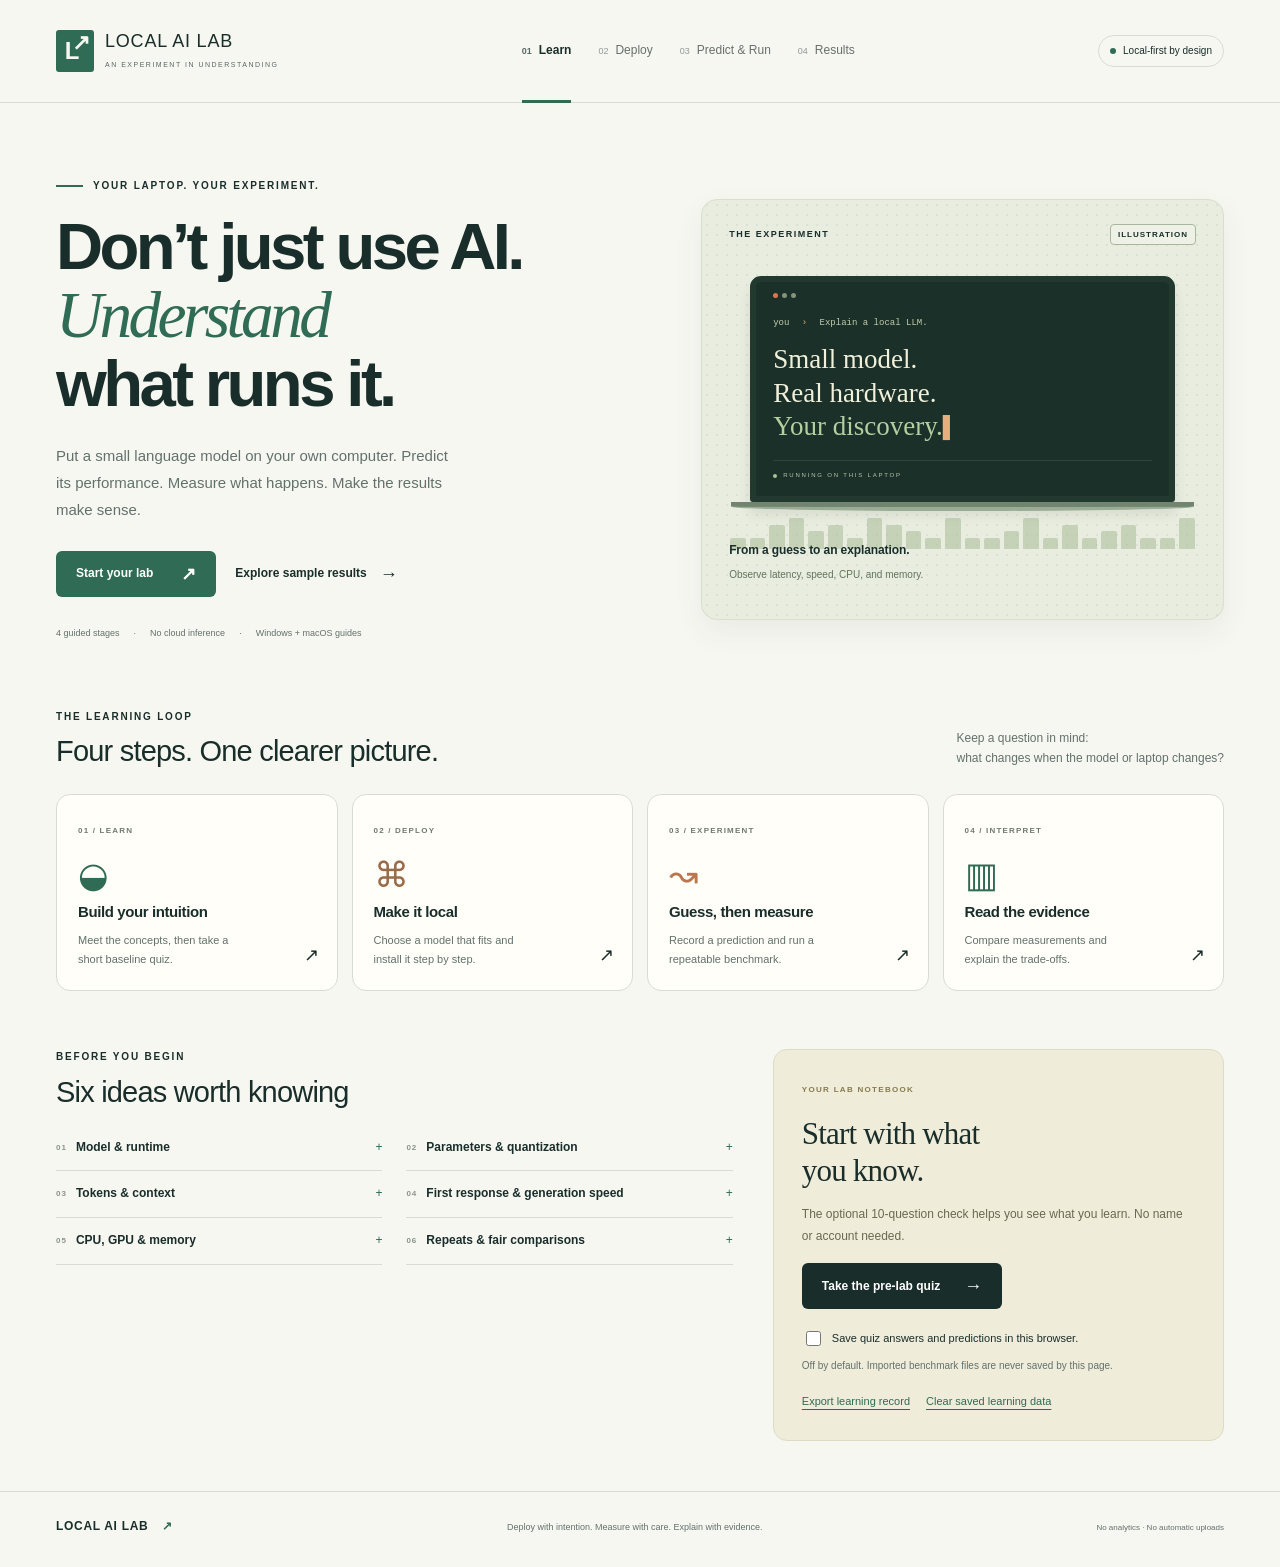
==== portal/index.html @ f3861dd8 "Scope model budget to selected lab model" ====
<!doctype html>
<html lang="en">
<head>
  <meta charset="utf-8">
  <meta name="viewport" content="width=device-width, initial-scale=1">
  <meta name="description" content="A local-first learning lab for deploying, measuring, and understanding a small language model on your laptop.">
  <meta http-equiv="Content-Security-Policy" content="default-src 'self'; script-src 'self'; style-src 'self'; img-src 'self' data:; connect-src 'self'; object-src 'none'; base-uri 'none'; form-action 'none'">
  <title>Local AI Lab · Understand what you run</title>
  <link rel="stylesheet" href="style.css">
  <script src="data.js" defer></script>
  <script src="app.js" defer></script>
</head>
<body>
  <a class="skip-link" href="#main">Skip to content</a>
  <header class="site-header">
    <a class="brand" href="#learn" aria-label="Local AI Lab home"><span class="brand-mark" aria-hidden="true">L<span>↗</span></span><span>LOCAL AI <b>LAB</b><small>AN EXPERIMENT IN UNDERSTANDING</small></span></a>
    <nav class="main-nav" aria-label="Lab sections">
      <a href="#learn" data-view="learn" aria-current="page"><span>01</span> Learn</a>
      <a href="#deploy" data-view="deploy"><span>02</span> Deploy</a>
      <a href="#predict" data-view="predict"><span>03</span> Predict &amp; Run</a>
      <a href="#results" data-view="results"><span>04</span> Results</a>
    </nav>
    <span class="local-pill"><i aria-hidden="true"></i> Local-first by design</span>
  </header>

  <main id="main" tabindex="-1">
    <section id="view-learn" class="view" aria-labelledby="learn-title">
      <div class="hero">
        <div class="hero-copy">
          <p class="eyebrow"><span class="line"></span> YOUR LAPTOP. YOUR EXPERIMENT.</p>
          <h1 id="learn-title">Don’t just use AI.<br><em>Understand</em><br>what runs it.</h1>
          <p class="hero-description">Put a small language model on your own computer. Predict its performance. Measure what happens. Make the results make sense.</p>
          <div class="button-row"><a href="#deploy" class="button primary">Start your lab <span aria-hidden="true">↗</span></a><button id="hero-example" class="button text-button">Explore sample results <span aria-hidden="true">→</span></button></div>
          <div class="hero-details"><span>4 guided stages</span><span>No cloud inference</span><span>Windows + macOS guides</span></div>
        </div>
        <div class="experiment-card" aria-label="Illustration of a local experiment, not live measurements">
          <div class="experiment-top"><span class="tiny-caps">THE EXPERIMENT</span><span class="example-tag">ILLUSTRATION</span></div>
          <div class="laptop-illustration" aria-hidden="true"><div class="laptop-screen"><div class="terminal-dots"><i></i><i></i><i></i></div><div class="terminal-line">you <span>›</span> Explain a local LLM.</div><div class="terminal-reply">Small model.<br>Real hardware.<br><span>Your discovery.</span><b>▌</b></div><div class="terminal-status"><i></i> RUNNING ON THIS LAPTOP</div></div><div class="laptop-base"></div></div>
          <div class="signal-bars" aria-hidden="true"><i></i><i></i><i></i><i></i><i></i><i></i><i></i><i></i><i></i><i></i><i></i><i></i><i></i><i></i><i></i><i></i><i></i><i></i><i></i><i></i><i></i><i></i><i></i><i></i></div>
          <div class="experiment-bottom"><strong>From a guess to an explanation.</strong><span>Observe latency, speed, CPU, and memory.</span></div>
        </div>
      </div>

      <div class="section-heading"><div><p class="eyebrow">THE LEARNING LOOP</p><h2>Four steps. One clearer picture.</h2></div><p>Keep a question in mind:<br>what changes when the model or laptop changes?</p></div>
      <div class="journey-grid">
        <a class="journey-card" href="#learn"><span class="step-number">01 / LEARN</span><span class="journey-icon" aria-hidden="true">◒</span><h3>Build your intuition</h3><p>Meet the concepts, then take a short baseline quiz.</p><span class="card-arrow" aria-hidden="true">↗</span></a>
        <a class="journey-card" href="#deploy"><span class="step-number">02 / DEPLOY</span><span class="journey-icon" aria-hidden="true">⌘</span><h3>Make it local</h3><p>Choose a model that fits and install it step by step.</p><span class="card-arrow" aria-hidden="true">↗</span></a>
        <a class="journey-card" href="#predict"><span class="step-number">03 / EXPERIMENT</span><span class="journey-icon" aria-hidden="true">↝</span><h3>Guess, then measure</h3><p>Record a prediction and run a repeatable benchmark.</p><span class="card-arrow" aria-hidden="true">↗</span></a>
        <a class="journey-card" href="#results"><span class="step-number">04 / INTERPRET</span><span class="journey-icon" aria-hidden="true">▥</span><h3>Read the evidence</h3><p>Compare measurements and explain the trade-offs.</p><span class="card-arrow" aria-hidden="true">↗</span></a>
      </div>

      <div class="learn-bottom">
        <section class="concept-panel" aria-labelledby="concept-title"><p class="eyebrow">BEFORE YOU BEGIN</p><h2 id="concept-title">Six ideas worth knowing</h2><div class="concept-grid">
          <details><summary><span>01</span> Model &amp; runtime</summary><p>A model is a set of learned parameters. A runtime, such as Ollama, loads those weights and generates output. A download alone is not a running service.</p></details>
          <details><summary><span>02</span> Parameters &amp; quantization</summary><p>“1.5B” means about 1.5 billion parameters. Quantization stores weights using fewer bits. It can reduce memory and disk needs, with a possible quality trade-off. File size alone does not predict total runtime memory.</p></details>
          <details><summary><span>03</span> Tokens &amp; context</summary><p>Tokens are chunks of text, not always words. Context includes the input and the tokens being generated. More context can require more memory and prompt-processing time.</p></details>
          <details><summary><span>04</span> First response &amp; generation speed</summary><p>Our TTFT proxy is the client-observed wait from request start to the first non-empty response text, not a verified token boundary. TPS describes output generation after prompt processing. A model can start slowly yet produce tokens quickly afterward.</p></details>
          <details><summary><span>05</span> CPU, GPU &amp; memory</summary><p>CPU measures processor activity. A GPU may do much of the inference, so low CPU does not imply a broken model. Our RSS measurement excludes separate GPU memory and is not total system memory.</p></details>
          <details><summary><span>06</span> Repeats &amp; fair comparisons</summary><p>A warm-up separates loading from steady-state runs. Repeat the same prompts with the same model, settings, and context. Background applications, heat, caching, and power mode can all change the results.</p></details>
        </div></section>
        <aside class="notebook"><span class="notebook-label">YOUR LAB NOTEBOOK</span><h2>Start with what<br>you know.</h2><p>The optional 10-question check helps you see what you learn. No name or account needed.</p><button class="button dark" id="start-pre">Take the pre-lab quiz <span aria-hidden="true">→</span></button><div id="quiz-history" class="quiz-history"></div><label class="checkline"><input type="checkbox" id="remember-learning"> <span>Save quiz answers and predictions in this browser.</span></label><small>Off by default. Imported benchmark files are never saved by this page.</small><div class="notebook-actions"><button id="export-learning" class="link-button">Export learning record</button><button id="clear-learning" class="link-button">Clear saved learning data</button></div></aside>
      </div>
      <section id="quiz-section" class="panel quiz-panel" hidden aria-labelledby="quiz-title"><div class="section-heading"><div><p class="eyebrow">10 QUESTIONS · NO TIME LIMIT</p><h2 id="quiz-title" tabindex="-1">Pre-lab knowledge check</h2></div><button id="close-quiz" class="button secondary">Close quiz</button></div><p>Choose one answer for each question. Answer feedback appears after you submit. This is a learning exercise, not a validated research instrument.</p><form id="quiz-form"></form><div id="quiz-feedback" role="status"></div></section>
    </section>

    <section id="view-deploy" class="view" hidden aria-labelledby="deploy-title">
      <div class="page-intro"><p class="eyebrow">02 / DEPLOY</p><h1 id="deploy-title">A small model.<br><em>A real local setup.</em></h1><p>Follow these steps on the computer where you want to run the model. You will use two browser tabs: this public guide and a private Lab Helper started from your downloaded project.</p></div>
      <div class="notice"><span aria-hidden="true">↳</span><div><strong>Just exploring?</strong> You can use Learn, the quizzes, and sample Results here without installing anything.<br><strong>Running a real experiment?</strong> Complete steps 1–7 below. This public page cannot run commands or connect to your local model; the Lab Helper will do the checks on your computer.</div></div>
      <div class="deploy-layout"><div>
        <div class="platform-switch" role="group" aria-label="Installation platform"><button class="active" data-platform="macos" aria-pressed="true">macOS</button><button data-platform="windows" aria-pressed="false">Windows</button></div>
        <ol class="deploy-steps">
          <li><span class="deploy-number">1</span><div><h2>Install and open Ollama; check Python</h2><p>Install Ollama from its official site and leave the app running. You also need Python 3.11 or newer. In a terminal, run <code id="python-check-command">python3 --version</code> to check. Use a normal user account and make sure you have room for Ollama, one model, and the project environment.</p><p id="platform-requirements"></p><p><a href="https://ollama.com/download" target="_blank" rel="noopener noreferrer">Download Ollama ↗</a> · <a id="runtime-docs" href="https://docs.ollama.com/macos" target="_blank" rel="noopener noreferrer">Official platform instructions ↗</a></p><p id="runtime-instructions" class="fine-print"></p><div class="callout">If installation requires administrator access or disabling a security feature, stop and use your device’s approved process. Do not bypass its protections.</div></div></li>
          <li><span class="deploy-number">2</span><div><h2>Download the project and open its folder</h2><p>Download the <a href="https://github.com/aryawuyitong/local-llm-telemetry-dashboard/archive/refs/heads/main.zip" target="_blank" rel="noopener noreferrer">ZIP of the main branch ↗</a> and extract it. You may rename the extracted folder <code>local-ai-lab</code>. For example, <code>Desktop/i2ai/project/local-ai-lab</code> is fine. Open that folder in VS Code, then choose <strong>Terminal → New Terminal</strong>. The folder should contain <code>agent/</code> and <code>portal/</code>. If it does not, open the inner project folder.</p><p class="fine-print">Already downloaded it? Keep your existing folder and continue with step 3. You do not need to download it again.</p></div></li>
          <li><span class="deploy-number">3</span><div><h2>Prepare the Lab Helper</h2><p>In the VS Code terminal, run the commands below from the project folder. <code>cd agent</code> moves you into the folder containing <code>requirements.txt</code>. The remaining commands create a private Python environment and install the one listed dependency.</p><div class="code-box"><div class="code-label"><span id="shell-label">MACOS TERMINAL · START IN PROJECT FOLDER</span><button class="copy-button" data-copy="bootstrap-command">Copy commands</button></div><pre id="bootstrap-command"></pre></div><p class="fine-print">If your terminal already shows <code>agent</code> as the current folder, skip <code>cd agent</code>. Dependency installation needs internet access; it does not download a model.</p></div></li>
          <li><span class="deploy-number">4</span><div><h2>Start the private Lab Helper</h2><p>In the same terminal, run the command below. It starts with the example chat model <code>qwen2.5:1.5b</code>, even before that model is downloaded. Keep this terminal open. Your browser should open the local helper automatically; otherwise, open the private URL printed in the terminal. It starts with <code>http://127.0.0.1</code> and includes a session token. Do not share that URL.</p><div class="code-box"><div class="code-label"><span>RUN IN AGENT/</span><button class="copy-button" data-copy="helper-command">Copy command</button></div><pre id="helper-command"></pre></div><p>The public page you are reading remains open in a separate tab. It will not automatically connect to the helper.</p></div></li>
          <li><span class="deploy-number">5</span><div><h2>Check your laptop and download a model</h2><p>In the <strong>local helper</strong>, choose <strong>Check hardware</strong>, select a goal, and review its model recommendation and budget check. If it recommends <code>qwen2.5:1.5b</code> and you accept its size and license, run <code>ollama pull qwen2.5:1.5b</code> in another terminal. If it recommends a different model, follow the exact command shown by the helper and restart the helper with that model set as <code>AGENT_MODEL</code> to enable chat.</p><p class="fine-print">The 10 GiB project cap counts the chosen model plus this lab, Python and Ollama—not unrelated models you already had. Actual free disk and current RAM still matter. If <code>ollama</code> is not recognized, follow the helper’s platform-specific command for your installed app. Leave Ollama and the helper running.</p><label class="checkline"><input id="setup-check" type="checkbox"><span>I downloaded an approved model and got one local reply in the helper.</span></label></div></li>
          <li><span class="deploy-number">6</span><div><h2>Predict, then run the experiment</h2><p>Record your expected tokens per second and peak memory before the test. Use <strong>Predict &amp; Run</strong> in the local helper to run the fixed benchmark. You can record the same prediction on this public site for comparison.</p><a class="button primary" href="#predict">Record a prediction here <span aria-hidden="true">→</span></a></div></li>
          <li><span class="deploy-number">7</span><div><h2>Bring your results back</h2><p>In the local helper’s <strong>Results</strong> view, download the anonymous session JSON. Return to this public site, open <strong>Results</strong>, and choose <strong>Import JSON</strong>. The file is read in your browser; this site does not upload it to a server.</p><a class="button secondary" href="#results">Open Results here <span aria-hidden="true">→</span></a></div></li>
        </ol>
      </div><aside class="sidebar-card"><p class="eyebrow">THE FIVE HELPER TOOLS</p><h2>Ask a question.<br>Get grounded help.</h2><dl><dt>Check hardware</dt><dd>Inspect available resources.</dd><dt>Check install</dt><dd>Find the next setup step.</dd><dt>Recommend model</dt><dd>Choose a small model that fits.</dd><dt>Run benchmark</dt><dd>Measure the standard tasks.</dd><dt>Read logs</dt><dd>Explain a known error safely.</dd></dl><div class="sidebar-note"><strong>Before sharing an error</strong><p>Remove personal paths, names, prompts, passwords, and tokens. Benchmark exports use a device alias; never put your real name in it.</p></div></aside></div>
    </section>

    <section id="view-predict" class="view" hidden aria-labelledby="predict-title">
      <div class="page-intro"><p class="eyebrow">03 / PREDICT &amp; RUN</p><h1 id="predict-title">Make a guess.<br><em>Then ask the hardware.</em></h1><p>A prediction gives your measurements something to teach you. Record it before running the standard prompts.</p></div>
      <div class="prediction-layout"><section class="panel"><p class="eyebrow">YOUR HYPOTHESIS</p><h2>What do you expect?</h2><form id="prediction-form"><label for="prediction-tps">Generation speed <span>tokens / second</span></label><input id="prediction-tps" type="number" min="0" max="1000000" step="any" inputmode="decimal" placeholder="e.g. 20" required><label for="prediction-ram">Peak process memory <span>GiB</span></label><input id="prediction-ram" type="number" min="0" max="1048576" step="any" inputmode="decimal" placeholder="e.g. 3" required><label for="prediction-reason">Why this prediction? <span>optional · stays in this tab</span></label><textarea id="prediction-reason" rows="3" maxlength="600" placeholder="Think about model size, quantization, hardware, and context."></textarea><button class="button primary" type="submit">Record prediction <span aria-hidden="true">↗</span></button></form><p id="prediction-status" role="status" class="status-message"></p><div id="prediction-summary" hidden></div></section>
      <section class="protocol-panel"><p class="eyebrow">THE EXPERIMENT PROTOCOL</p><h2>Change one thing.<br>Keep the rest steady.</h2><ol class="protocol-list"><li><b>01</b><div><strong>Set the conditions</strong><p>Plug in, close heavy applications, note power mode, and keep the model, quantization, runtime version, and context fixed.</p></div></li><li><b>02</b><div><strong>Warm up, then repeat</strong><p>One warm-up request is excluded. Run the fixed short, medium, and long prompts three times each, at temperature 0, with a 128-token output cap.</p></div></li><li><b>03</b><div><strong>Export the evidence</strong><p>Use the helper’s JSON export. Preserve unavailable metrics as null; a failed measurement is not a zero.</p></div></li><li><b>04</b><div><strong>Bring it back here</strong><p>Import the JSON into Results. The public portal never calls your local helper. You control the file transfer.</p></div></li></ol><div class="bridge"><span>LOCAL HELPER</span><span aria-hidden="true">→</span><strong>session.json</strong><span aria-hidden="true">→</span><span>THIS PORTAL</span></div><p class="fine-print">If the runtime can reuse prompt prefixes, unique tags do not guarantee a cold cache. Compare the recorded cache policy and quality flags alongside the numbers.</p><a class="button dark" href="#results">Open Results <span aria-hidden="true">→</span></a></section></div>
      <div class="reflection-strip"><span aria-hidden="true">?</span><div><h3>Keep an explanation ready.</h3><p>If your TPS is lower than expected, what evidence would distinguish a larger model, CPU-only inference, memory pressure, and a background workload?</p></div></div>
    </section>

    <section id="view-results" class="view" hidden aria-labelledby="results-title">
      <div class="page-intro results-intro"><div><p class="eyebrow">04 / RESULTS</p><h1 id="results-title">Let the numbers<br><em>start a conversation.</em></h1><p>Import, compare, and interpret. Nothing you import is uploaded or persisted by this page.</p></div><button id="start-post" class="button secondary">Take the post-lab quiz <span aria-hidden="true">↗</span></button></div>
      <section class="import-panel" aria-label="Import benchmark results"><div><span class="import-icon" aria-hidden="true">↥</span><div><h2>Bring your experiment here</h2><p>One JSON session per file · select multiple files · up to 5 MiB each</p><small>Schema 1.0 · local-llm-lab/1 · up to 30 sessions. Review the alias and metadata before sharing files elsewhere.</small></div></div><div class="button-row"><button id="import-json" class="button primary">Import JSON <span aria-hidden="true">＋</span></button><input id="session-files" type="file" accept=".json,application/json" aria-label="Choose benchmark JSON files" tabindex="-1" multiple><button class="button secondary" id="load-examples">Try synthetic examples</button></div></section>
      <div id="import-messages" class="import-messages" role="status" aria-live="polite"></div>
      <div id="synthetic-banner" class="notice synthetic-notice" hidden><strong>SYNTHETIC DATA</strong><span>Invented values for learning and interface demonstration. They are not real hardware measurements and must not be used as project evidence.</span></div>
      <div class="results-toolbar"><div class="filters"><label>Device<select id="filter-device"><option value="">All devices</option></select></label><label>Model<select id="filter-model"><option value="">All models</option></select></label><label>Prompt<select id="filter-prompt"><option value="">All prompts</option></select></label><label>Data<select id="filter-kind"><option value="">All data</option><option value="measured">Measured only</option><option value="synthetic">Synthetic only</option></select></label></div><button class="link-button" id="clear-results" disabled>Clear imported results</button></div>
      <div id="empty-results" class="empty-state"><div class="empty-bars" aria-hidden="true"><i></i><i></i><i></i><i></i></div><h2>Your next discovery starts here.</h2><p>Import a helper export, or explore clearly labeled synthetic examples to learn how to read the charts.</p></div>
      <div id="results-content" hidden><div id="run-counts" class="run-counts"></div><p id="comparison-caution" class="fine-print"></p><div id="metric-cards" class="metric-grid"></div><div class="chart-heading"><h2>Compare sessions</h2><p>Median per session and selected prompts · whiskers show min–max · missing metrics stay missing</p></div><div id="charts" class="charts-grid"></div><section id="prediction-comparison" class="panel" hidden></section><section class="panel session-panel"><div class="section-heading"><div><p class="eyebrow">EXPERIMENT RECORD</p><h2>Conditions behind the numbers</h2></div></div><div id="session-list"></div></section><section class="panel"><h2>Run-level evidence</h2><p class="fine-print">Failed runs are excluded from metric summaries. Partial runs contribute only the available measurements. Expand session records to inspect source methods and quality flags.</p><div class="table-wrap"><table><caption class="sr-only">Imported benchmark runs matching the filters</caption><thead><tr><th scope="col">Device / prompt</th><th scope="col">Status</th><th scope="col">TTFT proxy (ms)</th><th scope="col">TPS</th><th scope="col">CPU (%)</th><th scope="col">RSS (MiB)</th></tr></thead><tbody id="runs-table"></tbody></table></div></section></div>
      <div class="limitations-grid"><article><h3>CPU is one piece of the picture.</h3><p>CPU is normalized by logical core count. Low CPU with fast generation can indicate GPU offload. This lab does not measure GPU utilization.</p></article><article><h3>Memory has a boundary.</h3><p>RSS is sampled process memory, not model file size, a theoretical minimum, total system use, or dedicated GPU memory. Shared pages can be counted twice across processes.</p></article><article><h3>A median is not a verdict.</h3><p>Compare matching settings, prompt, model digest, and runtime. Timing, caching, thermal state, and power mode can vary. A faster response says nothing by itself about answer quality.</p></article></div>
    </section>
  </main>
  <footer class="site-footer"><a class="footer-brand" href="#learn">LOCAL AI LAB <span>↗</span></a><p>Deploy with intention. Measure with care. Explain with evidence.</p><span>No analytics · No automatic uploads</span></footer>
  <div id="toast" class="toast" role="status" aria-live="polite" hidden></div>
</body>
</html>
---- portal/style.css ----
@charset "UTF-8";
:root{--paper:#f7f7f1;--ink:#192e2b;--muted:#62716c;--green:#2f6b55;--mint:#e5eee4;--border:#d8ddd3;--orange:#df754c;--white:#fffef8;--yellow:#ebe5c7;--radius:14px}
*{box-sizing:border-box}html{scroll-behavior:smooth;scroll-padding-top:110px}body{margin:0;background:var(--paper);color:var(--ink);font-family:Arial,Helvetica,sans-serif;font-size:15px;line-height:1.65}button,input,select,textarea{font:inherit}button,a,input,select,textarea{touch-action:manipulation}button,a{ -webkit-tap-highlight-color:transparent}button{cursor:pointer}button:disabled{cursor:default;opacity:.5}a{color:var(--green);text-underline-offset:4px}button:focus-visible,a:focus-visible,input:focus-visible,textarea:focus-visible,select:focus-visible,summary:focus-visible{outline:3px solid var(--orange);outline-offset:4px}h1,h2,h3,p{margin-top:0}h1{font-size:clamp(44px,5.1vw,75px);line-height:1.04;letter-spacing:-3.6px;font-weight:600;margin-bottom:24px}h1 em{font-family:Georgia,'Times New Roman',serif;color:var(--green);font-weight:400}h2{font-size:29px;line-height:1.18;letter-spacing:-.8px;font-weight:500;margin-bottom:15px}h3{font-size:19px;line-height:1.3;letter-spacing:-.4px}p{margin-bottom:16px}small,.fine-print{font-size:12px;line-height:1.7;color:var(--muted)}code,pre{font-family:ui-monospace,SFMono-Regular,Consolas,monospace}code{font-size:.9em;background:#edf0e7;border-radius:4px;padding:2px 5px}pre{white-space:pre-wrap;word-break:break-word}fieldset{min-width:0}[hidden]{display:none!important}.sr-only{position:absolute;width:1px;height:1px;padding:0;margin:-1px;overflow:hidden;clip:rect(0,0,0,0);white-space:nowrap;border:0}.skip-link{position:fixed;left:14px;top:-90px;padding:10px 16px;background:var(--ink);color:white;z-index:100}.skip-link:focus{top:8px}.site-header{height:103px;display:flex;align-items:center;justify-content:space-between;gap:24px;max-width:1472px;margin:auto;padding:0 56px;border-bottom:1px solid var(--border)}.brand{display:flex;align-items:center;gap:11px;color:var(--ink);text-decoration:none;white-space:nowrap;font-size:18px;letter-spacing:.8px;line-height:1.2}.brand small{display:block;font-size:7px;letter-spacing:1.5px;margin-top:7px;color:#5a6762}.brand b{font-weight:400}.brand-mark{display:flex;align-items:center;justify-content:center;position:relative;background:var(--green);width:38px;height:42px;font-weight:bold;font-size:24px;color:var(--paper);border-radius:3px;letter-spacing:-2px;padding-right:8px}.brand-mark span{font-size:22px;position:absolute;right:6px;top:0}.main-nav{display:flex;align-self:stretch;gap:27px}.main-nav a{display:flex;align-items:center;gap:7px;position:relative;color:#67716c;text-decoration:none;font-size:12px;white-space:nowrap}.main-nav a span{font-size:9px;opacity:.7}.main-nav a[aria-current]{color:var(--ink);font-weight:bold}.main-nav a[aria-current]::after{content:"";height:3px;background:var(--green);position:absolute;bottom:-1px;left:0;right:0}.local-pill{font-size:10px;display:inline-flex;align-items:center;gap:7px;white-space:nowrap;border:1px solid var(--border);padding:7px 11px;border-radius:30px}.local-pill i,.terminal-status i{width:6px;height:6px;background:var(--green);border-radius:50%;display:inline-block}main{max-width:1360px;margin:0 auto;padding:0 56px;outline:none;min-height:70vh}.hero{display:grid;grid-template-columns:1.1fr 1fr;gap:70px;align-items:center;padding:75px 0 68px}.eyebrow{font-size:10px;font-weight:bold;letter-spacing:1.8px;display:flex;align-items:center;gap:10px;margin-bottom:20px;line-height:1.5}.line{width:27px;height:2px;background:var(--green)}.hero-description{max-width:405px;color:var(--muted);font-size:15px;line-height:1.8;margin-bottom:28px}.button-row{display:flex;gap:13px;align-items:center;flex-wrap:wrap}.button{display:inline-flex;align-items:center;justify-content:center;gap:28px;padding:13px 19px;border-radius:6px;border:1px solid transparent;text-decoration:none;font-weight:600;line-height:1.4;font-size:12px;min-height:44px;transition:background .15s,transform .15s}.button:hover{transform:translateY(-1px)}.button span{font-size:18px;line-height:1}.primary{background:var(--green);color:white}.primary:hover{background:#22513f}.secondary{background:transparent;border-color:var(--border);color:var(--ink)}.secondary:hover{background:var(--mint)}.dark{background:var(--ink);color:white}.text-button{background:transparent;color:var(--ink);gap:13px;padding-left:5px;padding-right:5px}.text-button:hover{color:var(--green)}.hero-details{display:flex;gap:14px;margin-top:29px;color:var(--muted);font-size:9px;flex-wrap:wrap}.hero-details span+span:before{content:"·";padding-right:14px}.experiment-card{background:#e8eddf;border:1px solid #d9dfcd;border-radius:16px;position:relative;overflow:hidden;padding:24px 27px 23px;min-height:421px;box-shadow:0 12px 30px #223d2310;background-image:radial-gradient(#50684e15 .8px,transparent .8px);background-size:10px 10px}.experiment-top{display:flex;justify-content:space-between;align-items:center}.tiny-caps{font-size:9px;font-weight:bold;letter-spacing:1.5px}.example-tag,.kind-badge{display:inline-block;font-size:8px;letter-spacing:1px;font-weight:bold;border:1px solid #aab79f;border-radius:4px;padding:3px 7px;background:#edf1e6;white-space:nowrap}.laptop-illustration{width:91%;margin:31px auto 0;position:relative;z-index:1}.laptop-screen{border:6px solid #22392f;border-radius:11px 11px 3px 3px;background:#1a3028;box-shadow:0 12px 13px #12251b18;color:#f0f0db;padding:11px 17px 15px;min-height:225px}.terminal-dots{display:flex;gap:4px;margin-bottom:18px}.terminal-dots i{width:5px;height:5px;background:#85927d;border-radius:50%}.terminal-dots i:first-child{background:var(--orange)}.terminal-line{font-family:ui-monospace,monospace;font-size:9px;color:#c4ccac}.terminal-line span{color:#dcab7e;padding:0 7px}.terminal-reply{font-family:Georgia,serif;font-size:27px;line-height:1.25;margin-top:12px}.terminal-reply span{color:#b4cfa0}.terminal-reply b{font-family:monospace;font-size:24px;color:#e9ad7f;font-weight:normal}.terminal-status{border-top:1px solid #ffffff18;padding-top:10px;margin-top:16px;font-size:6px;letter-spacing:1.8px;display:flex;align-items:center;gap:6px;color:#bdc7b1}.terminal-status i{background:#a5c792;width:4px;height:4px}.laptop-base{height:9px;background:#708470;border-bottom:4px solid #9aac94;border-radius:0 0 60% 60%;margin:0 -19px}.signal-bars{display:flex;align-items:end;gap:4px;height:36px;opacity:.5;position:absolute;bottom:70px;left:28px;right:28px}.signal-bars i{width:5px;flex:1;height:11px;background:#a6b993;border-radius:2px 2px 0 0}.signal-bars i:nth-child(3n){height:24px}.signal-bars i:nth-child(4n){height:31px}.signal-bars i:nth-child(5n){height:18px}.experiment-bottom{margin-top:30px;position:relative}.experiment-bottom strong{display:block;font-size:12px;letter-spacing:-.1px}.experiment-bottom span{font-size:10px;color:#61745c}.section-heading{display:flex;align-items:end;justify-content:space-between;gap:30px;margin-bottom:26px}.section-heading .eyebrow{margin-bottom:10px}.section-heading h2{margin-bottom:0}.section-heading>p{font-size:12px;line-height:1.6;color:var(--muted);margin:0}.journey-grid{display:grid;grid-template-columns:repeat(4,1fr);gap:14px}.journey-card{background:var(--white);border:1px solid var(--border);padding:21px 21px 22px;border-radius:var(--radius);position:relative;text-decoration:none;color:var(--ink);transition:transform .2s,border-color .2s}.journey-card:hover{transform:translateY(-4px);border-color:var(--green)}.step-number{font-size:8px;font-weight:bold;letter-spacing:1.2px;color:#6f7a70}.journey-icon{display:block;color:var(--green);font-size:35px;height:62px;padding-top:7px;font-family:Georgia,serif}.journey-card:nth-child(2) .journey-icon{color:#9a6b48}.journey-card:nth-child(3) .journey-icon{color:#ba774f}.journey-card h3{font-size:15px;margin-bottom:9px}.journey-card p{font-size:11px;line-height:1.7;color:var(--muted);max-width:160px;margin:0}.card-arrow{position:absolute;bottom:20px;right:18px;font-size:18px}.learn-bottom{display:grid;grid-template-columns:1.5fr 1fr;gap:40px;margin:58px 0 50px}.concept-panel .eyebrow{margin-bottom:11px}.concept-grid{display:grid;grid-template-columns:1fr 1fr;gap:0 24px}.concept-grid details{border-bottom:1px solid var(--border);padding:13px 0}.concept-grid summary{cursor:pointer;font-size:12px;font-weight:600;list-style:none;display:flex;align-items:start;gap:9px}.concept-grid summary::after{content:"+";margin-left:auto;font-weight:400;color:var(--green)}.concept-grid details[open] summary::after{content:"−"}.concept-grid summary span{font-size:8px;letter-spacing:1px;color:#8a9489;padding-top:3px}.concept-grid details p{font-size:11px;margin:11px 0 2px;color:var(--muted);line-height:1.8}.notebook{padding:25px 28px;border:1px solid #dedbc5;border-radius:var(--radius);background:#f0ecda}.notebook-label{font-size:8px;letter-spacing:1.3px;font-weight:bold;color:#847b4d}.notebook h2{font-family:Georgia,serif;margin-top:16px;font-size:31px;font-weight:400}.notebook p{font-size:12px;color:#68694f;line-height:1.8}.notebook .button{gap:24px}.checkline{display:flex;align-items:start;gap:8px;font-size:11px;line-height:1.7;cursor:pointer;margin:20px 0 8px}.checkline input{accent-color:var(--green);width:15px;height:15px;flex-shrink:0;margin-top:2px}.notebook small{font-size:10px;display:block}.notebook-actions{display:flex;gap:16px;flex-wrap:wrap;margin-top:13px}.link-button{background:none;border:0;color:var(--green);padding:0;text-decoration:underline;text-underline-offset:4px;font-size:11px;text-align:left;min-height:28px}.quiz-history{font-size:11px;color:var(--green);margin-top:12px}.panel{background:var(--white);border:1px solid var(--border);padding:28px;border-radius:var(--radius);margin-bottom:25px}.quiz-panel{scroll-margin-top:30px}.quiz-panel>p{color:var(--muted);font-size:13px}.quiz-question{border:0;border-top:1px solid var(--border);padding:22px 0 12px;margin:0}.quiz-question legend{font-size:14px;font-weight:600;float:left;width:100%;margin-bottom:14px}.quiz-options{clear:both;display:grid;grid-template-columns:1fr 1fr;gap:8px}.quiz-option{display:flex;align-items:start;gap:10px;padding:11px;border:1px solid var(--border);border-radius:5px;font-size:12px;cursor:pointer}.quiz-option:has(input:checked){background:var(--mint);border-color:var(--green)}.quiz-option input{accent-color:var(--green);margin-top:4px;flex-shrink:0}.quiz-answer{font-size:12px;padding:12px;background:#f1f3eb;border-radius:5px;margin-top:10px}.quiz-answer.correct{border-left:3px solid var(--green)}.quiz-answer.incorrect{border-left:3px solid var(--orange)}.quiz-result{padding:20px;background:var(--mint);border:1px solid #bdcdb6;border-radius:8px;margin-top:22px}.quiz-result h3{font-size:24px;margin-bottom:8px}.page-intro{padding:65px 0 35px;max-width:780px}.page-intro h1{font-size:clamp(43px,4.2vw,59px);letter-spacing:-2.4px}.page-intro>p:last-child{color:var(--muted);max-width:600px;margin-bottom:0}.notice{display:flex;align-items:start;gap:20px;padding:20px 23px;background:var(--mint);border:1px solid #cddcc7;border-radius:9px;font-size:12px;line-height:1.8;margin-bottom:35px}.notice>span:first-child{font-size:25px;line-height:1.4}.notice strong{font-weight:600}.deploy-layout{display:grid;grid-template-columns:1fr 280px;gap:55px;margin-bottom:50px}.platform-switch{display:inline-flex;background:#eaede3;border:1px solid var(--border);padding:4px;border-radius:7px;gap:5px;margin-bottom:10px}.platform-switch button{border:0;background:transparent;color:var(--muted);padding:8px 25px;font-size:12px;border-radius:4px}.platform-switch button.active{background:var(--white);color:var(--ink);box-shadow:0 1px 4px #00000010}.deploy-steps{list-style:none;padding:0;margin:0}.deploy-steps>li{display:flex;align-items:start;gap:21px;padding:26px 0;border-bottom:1px solid var(--border)}.deploy-number{background:#e9ede1;border:1px solid var(--border);border-radius:50%;display:grid;place-items:center;width:31px;height:31px;flex-shrink:0;font-size:12px}.deploy-steps h2{font-size:22px;margin:3px 0 13px}.deploy-steps p{font-size:13px;line-height:1.8}.deploy-steps .fine-print{font-size:11px}.deploy-steps>li>div{min-width:0}.callout{border-left:3px solid #b99762;padding:10px 14px;background:#f2eedf;font-size:11px;line-height:1.8}.code-box{background:#20382f;color:#e4e9d9;border-radius:8px;margin:17px 0;overflow:hidden}.code-label{display:flex;justify-content:space-between;align-items:center;padding:11px 14px;border-bottom:1px solid #ffffff18;gap:12px}.code-label>span{font-size:8px;letter-spacing:1px;color:#b2c2ac}.copy-button{border:1px solid #60735c;background:transparent;color:#dfebd3;border-radius:3px;font-size:9px;padding:4px 8px}.code-box pre{font-size:11px;line-height:1.9;padding:15px 18px;margin:0}.sidebar-card{background:#e9eddf;border:1px solid #d4ddc9;border-radius:var(--radius);padding:27px 24px;height:fit-content;position:sticky;top:25px}.sidebar-card .eyebrow{font-size:8px;letter-spacing:1.1px}.sidebar-card h2{font-family:Georgia,serif;font-size:27px;font-weight:400}.sidebar-card dl{margin:22px 0 28px}.sidebar-card dt{font-size:12px;font-weight:bold;margin-top:16px}.sidebar-card dd{font-size:11px;color:var(--muted);margin:3px 0 0}.sidebar-note{border-top:1px solid #cbd5bf;padding-top:20px;font-size:11px}.sidebar-note p{font-size:11px;margin-top:6px;margin-bottom:0;color:var(--muted)}.prediction-layout{display:grid;grid-template-columns:1fr 1.15fr;gap:45px;padding:10px 0 30px}.prediction-layout .panel{padding:30px}.prediction-layout label{display:block;font-size:12px;font-weight:600;margin:20px 0 7px}.prediction-layout label span{font-weight:400;font-size:10px;color:var(--muted);margin-left:5px}input[type=number],textarea,select{border:1px solid #cbd3c5;background:#fcfcf6;color:var(--ink);padding:11px 12px;border-radius:5px;width:100%}textarea{resize:vertical}.prediction-layout input[type=number]{font-size:25px;line-height:1.5}.prediction-layout .button{margin-top:22px}.status-message{font-size:12px;color:var(--green);margin:13px 0 0}.protocol-panel{padding:25px 0}.protocol-panel h2{font-size:34px;font-family:Georgia,serif;font-weight:400;line-height:1.15}.protocol-list{list-style:none;padding:0;margin:28px 0}.protocol-list li{display:flex;align-items:start;gap:20px;margin-bottom:22px}.protocol-list li>b{font-size:10px;color:#7e8e78;padding-top:2px}.protocol-list strong{font-size:13px}.protocol-list p{font-size:12px;color:var(--muted);margin:4px 0 0;line-height:1.8}.bridge{display:flex;justify-content:space-between;gap:10px;align-items:center;border:1px dashed #b8c7af;padding:15px 17px;border-radius:7px;font-size:8px;letter-spacing:.5px;margin-bottom:17px;background:#edf1e6}.bridge strong{font-size:11px;letter-spacing:0}.reflection-strip{display:flex;align-items:center;gap:25px;border-top:1px solid var(--border);border-bottom:1px solid var(--border);padding:26px 0;margin-bottom:50px}.reflection-strip>span{border:1px solid #bac8b1;color:var(--green);width:42px;height:42px;border-radius:50%;display:grid;place-items:center;font-family:Georgia,serif;font-size:26px;flex-shrink:0}.reflection-strip h3{font-size:16px;margin-bottom:5px}.reflection-strip p{color:var(--muted);font-size:12px;margin:0}.results-intro{max-width:none;display:flex;justify-content:space-between;align-items:end;gap:30px}.results-intro>div>p:last-child{color:var(--muted);max-width:600px;margin:0}.results-intro h1{font-size:clamp(43px,4.2vw,57px)}.results-intro .button{margin-bottom:8px;flex-shrink:0}.import-panel{display:flex;justify-content:space-between;align-items:center;gap:20px;padding:26px;border:1px dashed #9db493;border-radius:12px;background:#edf1e7;margin:8px 0 15px}.import-panel>div:first-child{display:flex;align-items:center;gap:18px}.import-icon{font-size:27px;color:var(--green);width:45px;height:45px;border:1px solid #c5d3bd;border-radius:50%;display:grid;place-items:center;flex-shrink:0}.import-panel h2{font-size:18px;margin-bottom:4px}.import-panel p{font-size:11px;color:var(--muted);margin:0}.import-panel small{display:block;font-size:10px;margin-top:3px}.import-panel .button-row{flex-shrink:0;gap:8px}.import-panel .button{padding:11px 15px;font-size:11px;gap:17px}#session-files{position:absolute;width:1px;height:1px;opacity:0;overflow:hidden}#session-files:focus-visible+button{outline:3px solid var(--orange);outline-offset:4px}.import-messages{font-size:12px;margin-bottom:15px}.import-message{padding:10px 15px;border-radius:5px;background:var(--mint);border:1px solid #cbdcc4;margin-bottom:7px;overflow-wrap:anywhere}.import-message.error{background:#fae8dd;border-color:#deb99f;color:#864e2e}.import-message p{margin:3px 0}.synthetic-notice{background:#f1e7cc;border-color:#dfcc98;align-items:center;padding:13px 18px;margin-bottom:18px;gap:17px;font-size:11px}.synthetic-notice strong{font-size:9px;letter-spacing:1.2px;white-space:nowrap}.synthetic-notice>span:first-child{font-size:11px}.results-toolbar{display:flex;justify-content:space-between;align-items:end;gap:20px;margin:25px 0}.filters{display:flex;gap:14px;flex:1}.filters label{font-size:9px;text-transform:uppercase;letter-spacing:1px;max-width:210px;flex:1;color:var(--muted)}.filters select{font-size:11px;margin-top:6px;text-transform:none;letter-spacing:0;padding:10px;min-width:120px;background:var(--white)}.empty-state{text-align:center;padding:70px 20px;border-top:1px solid var(--border);border-bottom:1px solid var(--border);margin:30px 0}.empty-state h2{font-family:Georgia,serif;font-size:30px;font-weight:400;margin-bottom:10px}.empty-state p{max-width:430px;margin:0 auto;color:var(--muted);font-size:12px}.empty-bars{display:flex;align-items:end;justify-content:center;gap:6px;height:45px;margin-bottom:25px}.empty-bars i{display:block;width:13px;height:19px;background:#d5dfcb;border-radius:3px 3px 0 0}.empty-bars i:nth-child(2){height:37px;background:#9fb995}.empty-bars i:nth-child(3){height:28px;background:#527d50}.empty-bars i:nth-child(4){height:44px;background:var(--green)}.run-counts{display:flex;gap:20px;font-size:11px;padding:13px 0;border-top:1px solid var(--border)}.run-counts b{font-size:19px;margin-right:5px}.run-counts span{color:var(--muted)}.metric-grid{display:grid;grid-template-columns:repeat(4,1fr);gap:15px;margin-bottom:35px}.metric-card{background:var(--white);border:1px solid var(--border);border-radius:10px;padding:20px}.metric-card .metric-label{display:flex;justify-content:space-between;gap:10px;font-size:10px;letter-spacing:.6px;color:var(--muted)}.metric-value{font-size:36px;letter-spacing:-1px;line-height:1.25;margin-top:12px}.metric-value span{font-size:11px;letter-spacing:0;color:var(--muted);margin-left:4px}.metric-range{font-size:10px;color:var(--muted);margin-top:5px}.metric-card .metric-note{font-size:9px;color:var(--muted);margin:11px 0 0;padding-top:10px;border-top:1px solid #e8ebe1;line-height:1.6}.chart-heading{display:flex;justify-content:space-between;align-items:end;gap:20px;margin-bottom:17px}.chart-heading h2{font-size:24px;margin:0}.chart-heading p{font-size:10px;margin:0;color:var(--muted);max-width:370px;text-align:right}.charts-grid{display:grid;grid-template-columns:1fr 1fr;gap:20px;margin-bottom:25px}.chart-card{background:var(--white);border:1px solid var(--border);border-radius:10px;padding:20px;min-width:0}.chart-card h3{font-size:14px;margin-bottom:5px}.chart-card>p{font-size:10px;color:var(--muted);margin-bottom:12px}.chart-card svg{display:block;width:100%;height:auto;overflow:visible}.chart-card text{font-family:Arial,sans-serif;fill:var(--muted)}.chart-summary{font-size:10px;margin-top:10px;color:var(--muted)}.chart-data{font-size:10px;margin:8px 0 0}.chart-data summary{cursor:pointer;color:var(--green)}.chart-data ul{padding-left:18px;color:var(--muted)}.session-panel .section-heading{margin-bottom:15px}.session-record{border-top:1px solid var(--border);padding:17px 0}.session-record:last-child{padding-bottom:0}.session-record summary{display:flex;align-items:center;justify-content:space-between;gap:16px;cursor:pointer;font-size:12px;list-style:none}.session-record summary::after{content:"+";font-size:19px;color:var(--green)}.session-record[open] summary::after{content:"−"}.session-record summary>span{flex:1}.session-record .kind-badge{font-size:8px;margin-left:9px}.kind-badge.measured{background:var(--mint);border-color:#a9c19f}.kind-badge.synthetic{background:#f1e5c7;border-color:#cfb676}.session-meta{display:grid;grid-template-columns:1fr 1fr;gap:8px 22px;margin:18px 0;font-size:11px}.session-meta dt{font-size:9px;color:var(--muted);text-transform:uppercase;letter-spacing:.6px}.session-meta dd{margin:2px 0 10px;overflow-wrap:anywhere}.session-record pre{font-size:10px;background:#f0f2e9;border:1px solid var(--border);padding:13px;max-height:250px;overflow:auto}.table-wrap{width:100%;overflow-x:auto}table{border-collapse:collapse;width:100%;font-size:11px;white-space:nowrap}th{text-align:left;font-weight:500;font-size:9px;letter-spacing:.5px;color:var(--muted);padding:11px 10px;border-bottom:1px solid #bdcbb5;background:#edf1e5}td{padding:12px 10px;border-bottom:1px solid #e7eadf}td:not(:first-child),th:not(:first-child){text-align:right}td:first-child{max-width:250px;white-space:normal;overflow-wrap:anywhere}td small{display:block;font-size:9px}.status-badge{font-size:8px;text-transform:uppercase;letter-spacing:.5px;color:#356244;background:var(--mint);padding:4px 6px;border-radius:3px}.status-badge.error{color:#9b4c29;background:#f6e3d5}.status-badge.partial{color:#8c742e;background:#f3eccb}.limitations-grid{display:grid;grid-template-columns:repeat(3,1fr);gap:35px;padding:33px 0 50px}.limitations-grid article{border-top:2px solid #c5d2bd;padding-top:17px}.limitations-grid h3{font-size:13px;margin-bottom:9px}.limitations-grid p{font-size:11px;line-height:1.8;color:var(--muted);margin:0}.prediction-table{font-size:12px;margin:15px 0}.prediction-table th{font-size:10px}.site-footer{max-width:1360px;padding:25px 56px 30px;margin:auto;display:flex;align-items:center;justify-content:space-between;gap:25px;border-top:1px solid var(--border);font-size:9px;color:var(--muted)}.footer-brand{font-size:12px;letter-spacing:.7px;text-decoration:none;font-weight:bold;color:var(--ink);white-space:nowrap}.footer-brand span{color:var(--green);margin-left:10px}.site-footer p{margin:0}.site-footer>span{font-size:8px;white-space:nowrap}.toast{position:fixed;bottom:24px;left:50%;transform:translateX(-50%);z-index:10;background:var(--ink);color:var(--paper);padding:11px 19px;border-radius:7px;box-shadow:0 4px 20px #00000025;font-size:12px;max-width:90vw}
@media(min-width:1500px){main{max-width:1360px}.site-header{padding-left:85px;padding-right:85px}.hero{gap:100px}.experiment-card{min-height:450px}.laptop-screen{min-height:245px}.terminal-reply{font-size:31px}}
@media(max-width:1150px){.site-header{padding:0 32px;gap:15px}.main-nav{gap:16px}.local-pill{display:none}main{padding:0 36px}.hero{gap:40px}.hero h1{font-size:63px}.experiment-card{padding:21px;min-height:399px}.laptop-screen{padding:10px 12px;min-height:216px}.terminal-reply{font-size:25px}.journey-card{padding:18px 16px}.journey-card h3{font-size:14px}.journey-card p{max-width:130px;font-size:10px}.learn-bottom{gap:28px}.notebook{padding:24px}.deploy-layout{gap:35px;grid-template-columns:1fr 250px}.import-panel{flex-wrap:wrap}.import-panel .button-row{padding-left:63px}.metric-card{padding:17px}.metric-value{font-size:30px}.site-footer{padding-left:36px;padding-right:36px}.prediction-layout{gap:30px}}
@media(max-width:800px){.site-header{height:auto;flex-wrap:wrap;padding:20px 24px 0;gap:18px}.brand{font-size:16px}.brand-mark{height:36px;width:34px;font-size:22px}.main-nav{order:2;width:100%;height:47px;justify-content:space-between;gap:10px}.main-nav a{font-size:11px}.main-nav a span{font-size:8px}.local-pill{display:inline-flex;font-size:8px;padding:5px 8px}.brand small{font-size:6px}main{padding:0 24px}.hero{padding:45px 0;gap:26px;grid-template-columns:1fr 1fr}.hero h1{font-size:46px;letter-spacing:-2.5px}.hero-description{font-size:12px;line-height:1.8}.hero .eyebrow{font-size:8px;letter-spacing:1px}.hero .button{font-size:10px;padding:11px 12px;gap:15px}.hero .button-row{gap:5px}.hero .hero-details{font-size:8px;gap:6px;margin-top:19px}.hero-details span+span:before{padding-right:6px}.experiment-card{padding:17px;min-height:337px}.tiny-caps{font-size:7px}.example-tag{font-size:6px;padding:2px 4px;letter-spacing:.5px}.laptop-illustration{margin-top:25px;width:92%}.laptop-screen{border-width:4px;padding:9px;min-height:193px}.terminal-line{font-size:6px}.terminal-dots{margin-bottom:15px}.terminal-reply{font-size:22px}.terminal-status{font-size:4px;letter-spacing:1px}.laptop-base{margin:0 -10px}.experiment-bottom{margin-top:26px}.experiment-bottom strong{font-size:10px}.experiment-bottom span{font-size:8px}.signal-bars{bottom:62px;left:20px;right:20px}.section-heading{gap:20px}.section-heading h2{font-size:24px}.section-heading>p{font-size:10px}.journey-grid{grid-template-columns:1fr 1fr;gap:12px}.journey-card h3{font-size:16px}.journey-card p{max-width:200px;font-size:11px}.journey-icon{height:49px;font-size:30px}.learn-bottom{grid-template-columns:1fr;margin-top:40px}.notebook{display:block}.notebook h2 br{display:none}.concept-grid{gap:0 25px}.concept-grid summary{font-size:12px}.concept-grid details p{font-size:11px}.notebook h2{font-size:28px}.notebook p{max-width:450px}.notebook .checkline{margin-top:17px}.site-footer{padding:22px 24px;flex-wrap:wrap;gap:13px}.site-footer p{font-size:8px}.site-footer>span{width:100%;font-size:8px}.page-intro{padding-top:42px}.page-intro h1{font-size:45px}.page-intro>p:last-child{font-size:13px}.deploy-layout{grid-template-columns:1fr}.sidebar-card{position:static}.sidebar-card dl{display:grid;grid-template-columns:1fr 1fr;gap:0 20px}.sidebar-card dt{margin:0}.sidebar-card dd{margin-bottom:15px}.prediction-layout{grid-template-columns:1fr;gap:0}.prediction-layout .panel{margin-bottom:0}.protocol-panel{padding-top:30px}.protocol-panel h2{font-size:30px}.results-intro{align-items:start;flex-direction:column;gap:20px}.results-intro .button{font-size:11px}.metric-grid{grid-template-columns:1fr 1fr;gap:12px}.charts-grid{grid-template-columns:1fr}.filters{flex-wrap:wrap;gap:10px}.filters label{min-width:130px;max-width:none}.results-toolbar{align-items:start;flex-direction:column;gap:10px}.filters{width:100%}.results-toolbar .link-button{align-self:flex-end}.limitations-grid{gap:20px}.limitations-grid h3{font-size:12px}.limitations-grid p{font-size:10px}.run-counts{gap:15px;flex-wrap:wrap}.run-counts b{font-size:17px}.chart-heading p{font-size:9px;max-width:230px}.session-meta{gap:8px 15px}.quiz-options{grid-template-columns:1fr}.quiz-panel .section-heading{align-items:start}.quiz-panel .section-heading .button{font-size:10px;padding:9px 12px}.session-record summary{font-size:11px}.session-record .kind-badge{font-size:7px}.bridge{font-size:7px}.bridge strong{font-size:10px}}
@media(max-width:540px){.site-header{padding:17px 18px 0}.brand{gap:8px;font-size:14px}.brand small{font-size:5px;letter-spacing:1px}.local-pill{font-size:7px;gap:5px}.local-pill i{width:4px;height:4px}.main-nav a{font-size:10px;gap:4px}.main-nav a span{display:none}.main-nav{height:43px}main{padding:0 19px}.hero{grid-template-columns:1fr;padding:37px 0;gap:30px}.hero h1{font-size:57px;letter-spacing:-3px}.hero-description{font-size:13px;max-width:340px}.hero .eyebrow{font-size:8px;letter-spacing:1.4px}.hero .button{font-size:11px;padding:12px 15px}.hero .button-row{gap:11px}.hero .hero-details{font-size:8px;gap:10px}.hero-details span+span:before{padding-right:10px}.experiment-card{min-height:347px;max-width:430px;width:100%;padding:22px}.tiny-caps{font-size:8px}.example-tag{font-size:7px}.laptop-illustration{width:84%;margin-top:20px}.laptop-screen{min-height:197px;padding:10px 13px}.terminal-line{font-size:7px}.terminal-reply{font-size:25px}.terminal-status{font-size:5px;letter-spacing:1.1px}.experiment-bottom strong{font-size:11px}.experiment-bottom span{font-size:9px}.section-heading{align-items:start;flex-direction:column;gap:15px;margin-bottom:20px}.section-heading>p br{display:none}.section-heading .eyebrow{font-size:8px}.section-heading h2{font-size:27px}.section-heading>p{font-size:11px}.journey-grid{gap:10px}.journey-card{padding:17px 14px 22px}.journey-card h3{font-size:15px;max-width:125px}.journey-card p{font-size:10px;padding-right:6px}.step-number{font-size:7px;letter-spacing:.7px}.card-arrow{bottom:14px;right:12px;font-size:15px}.concept-grid{grid-template-columns:1fr}.concept-grid summary{font-size:13px}.concept-grid details p{font-size:12px}.notebook{padding:23px}.notebook p{font-size:12px}.quiz-panel{padding:20px}.quiz-panel .section-heading{flex-direction:row;gap:12px}.quiz-panel h2{font-size:23px}.quiz-panel .section-heading .button{white-space:nowrap}.page-intro{padding:36px 0 26px}.page-intro h1{font-size:43px;letter-spacing:-2px}.page-intro>p:last-child{font-size:12px}.notice{padding:17px;font-size:11px;gap:12px}.notice>span:first-child{font-size:20px}.deploy-layout{margin-bottom:30px}.deploy-steps>li{gap:13px}.deploy-number{width:26px;height:26px;font-size:10px}.deploy-steps h2{font-size:21px}.deploy-steps p{font-size:12px}.code-box pre{padding:13px;font-size:10px}.code-label{padding:9px 12px}.code-label>span{font-size:7px;letter-spacing:.7px}.copy-button{font-size:8px}.prediction-layout .panel{padding:22px}.prediction-layout h2{font-size:27px}.prediction-layout input[type=number]{font-size:22px}.reflection-strip{gap:16px}.reflection-strip p{font-size:11px}.import-panel{padding:20px;gap:18px}.import-panel>div:first-child{gap:13px;align-items:start}.import-icon{width:30px;height:30px;font-size:19px}.import-panel h2{font-size:17px}.import-panel p{font-size:10px}.import-panel small{font-size:9px}.import-panel .button-row{padding:0;gap:7px;width:100%}.import-panel .button{font-size:10px;gap:8px;flex:1;padding:11px 9px}.synthetic-notice{align-items:start;flex-direction:column;gap:7px;font-size:10px}.filters label{font-size:8px}.filters select{font-size:10px}.run-counts{gap:8px 15px;font-size:9px}.run-counts b{font-size:16px}.metric-card{padding:15px}.metric-label{font-size:9px!important;letter-spacing:0!important}.metric-value{font-size:31px}.metric-value span{font-size:9px}.metric-range{font-size:9px}.metric-card .metric-note{font-size:9px}.chart-heading{align-items:start;flex-direction:column;gap:7px}.chart-heading p{text-align:left;max-width:none}.chart-card{padding:17px}.session-panel,.panel{padding:20px}.session-record summary{flex-wrap:wrap;gap:6px}.session-record .kind-badge{margin-left:6px}.session-meta{grid-template-columns:1fr;font-size:10px;gap:0}.limitations-grid{grid-template-columns:1fr;gap:23px;padding-top:20px}.limitations-grid h3{font-size:14px}.limitations-grid p{font-size:11px}.site-footer{padding:22px 19px}.site-footer p{width:100%;font-size:9px}.toast{font-size:11px;bottom:15px}.session-record summary>span{flex-basis:85%}.prediction-table{font-size:10px}.prediction-table th{font-size:9px}}
@media(prefers-reduced-motion:reduce){html{scroll-behavior:auto}.button,.journey-card{transition:none}.button:hover,.journey-card:hover{transform:none}}
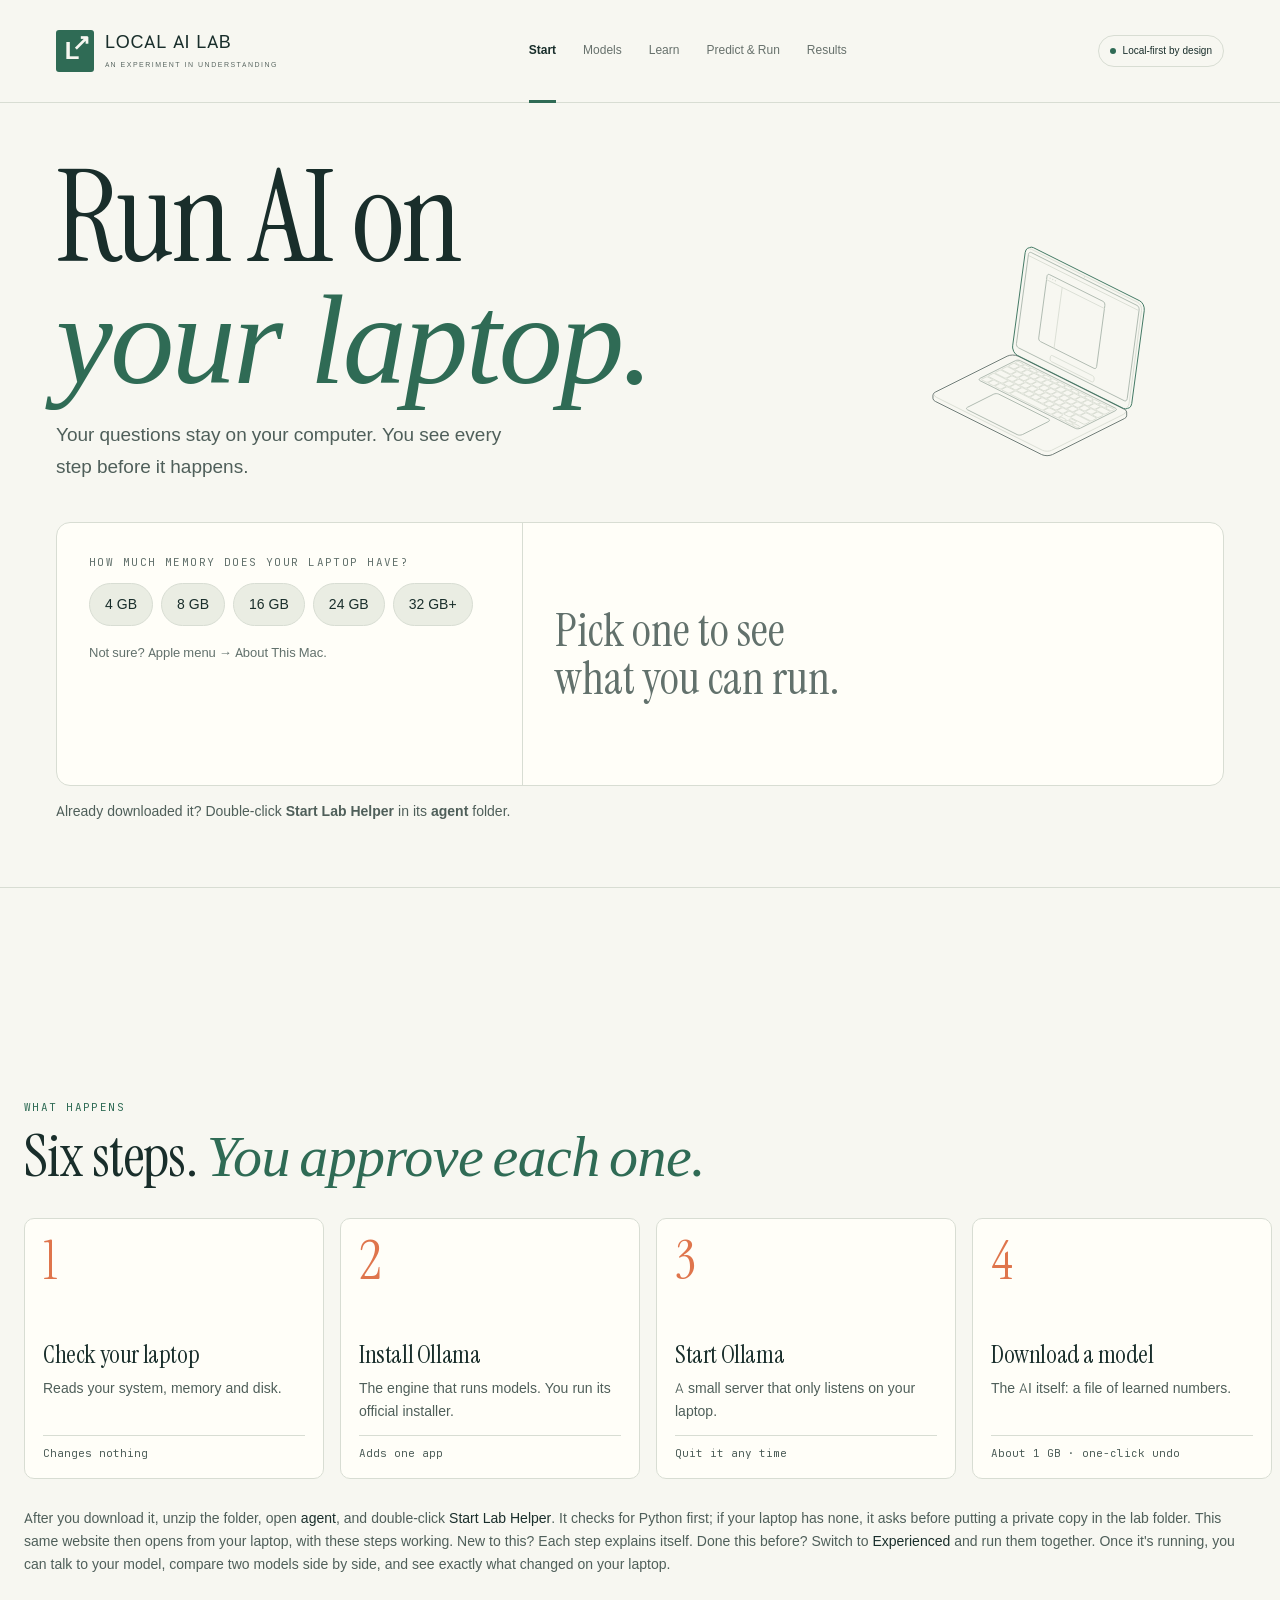
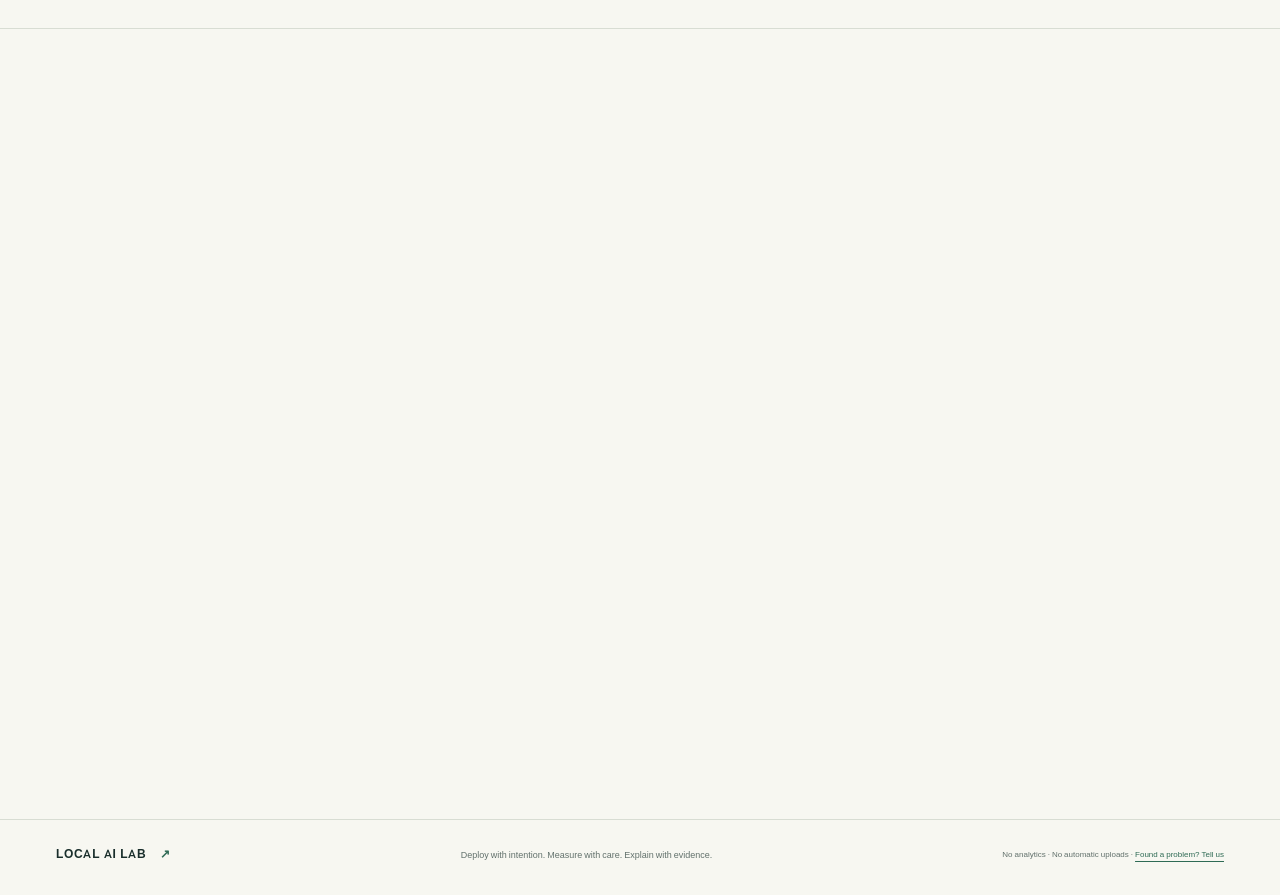
==== commit 7ec0d39e: "Make Local AI Lab a transparent setup agent for beginners One website in two modes: the public site " ====
--- a/portal/index.html
+++ b/portal/index.html
@@ -4,101 +4,205 @@
   <meta charset="utf-8">
   <meta name="viewport" content="width=device-width, initial-scale=1">
   <meta name="description" content="A local-first learning lab for deploying, measuring, and understanding a small language model on your laptop.">
-  <meta http-equiv="Content-Security-Policy" content="default-src 'self'; script-src 'self'; style-src 'self'; img-src 'self' data:; connect-src 'self'; object-src 'none'; base-uri 'none'; form-action 'none'">
-  <title>Local AI Lab · Understand what you run</title>
+  <meta http-equiv="Content-Security-Policy" content="default-src 'self'; script-src 'self'; style-src 'self'; font-src 'self'; img-src 'self' data:; connect-src 'self'; object-src 'none'; base-uri 'none'; form-action 'none'">
+  <title>Local AI Lab</title>
+  <meta property="og:title" content="Local AI Lab: run AI on your laptop">
+  <meta property="og:description" content="See every step, approve each one, and find out what your own laptop can handle. Your questions stay on your computer.">
+  <meta property="og:type" content="website">
+  <link rel="icon" href="data:image/svg+xml,%3Csvg xmlns='http://www.w3.org/2000/svg' viewBox='0 0 32 32'%3E%3Crect width='32' height='32' rx='6' fill='%232f6b55'/%3E%3Cpath d='M10 22 22 10M13 10h9v9' fill='none' stroke='%23fff' stroke-width='3'/%3E%3C/svg%3E">
+  <script src="lab.js"></script>
   <link rel="stylesheet" href="style.css">
+  <link rel="stylesheet" href="home.css">
+  <link rel="stylesheet" href="lab.css">
   <script src="data.js" defer></script>
   <script src="app.js" defer></script>
+  <script src="lab-data.js" defer></script>
+  <script src="guide.js" defer></script>
+  <script src="motion.js" defer></script>
+  <script src="figures.js" type="module"></script>
 </head>
 <body>
   <a class="skip-link" href="#main">Skip to content</a>
   <header class="site-header">
-    <a class="brand" href="#learn" aria-label="Local AI Lab home"><span class="brand-mark" aria-hidden="true">L<span>↗</span></span><span>LOCAL AI <b>LAB</b><small>AN EXPERIMENT IN UNDERSTANDING</small></span></a>
+    <a class="brand" href="#deploy" aria-label="Local AI Lab home"><span class="brand-mark" aria-hidden="true">L<span>↗</span></span><span>LOCAL AI <b>LAB</b><small>AN EXPERIMENT IN UNDERSTANDING</small></span></a>
     <nav class="main-nav" aria-label="Lab sections">
-      <a href="#learn" data-view="learn" aria-current="page"><span>01</span> Learn</a>
-      <a href="#deploy" data-view="deploy"><span>02</span> Deploy</a>
-      <a href="#predict" data-view="predict"><span>03</span> Predict &amp; Run</a>
-      <a href="#results" data-view="results"><span>04</span> Results</a>
+      <a href="#deploy" data-view="deploy" aria-current="page"><span class="public-only">Start</span><span class="lab-only">Set up</span></a>
+      <a href="#models" data-view="models">Models</a>
+      <a href="#use" data-view="use" class="lab-only">Use it</a>
+      <a href="#learn" data-view="learn">Learn</a>
+      <a href="#predict" data-view="predict">Predict &amp; Run</a>
+      <a href="#results" data-view="results">Results</a>
+      <a href="#apps" data-view="apps" class="lab-only">Apps</a>
+      <a href="#mylab" data-view="mylab" class="lab-only">My lab</a>
     </nav>
-    <span class="local-pill"><i aria-hidden="true"></i> Local-first by design</span>
-  </header>
+    <span id="pill" class="lab-status lab-only">Connecting…</span>
+    <span class="local-pill public-only"><i aria-hidden="true"></i> Local-first by design</span>
+  <div id="prog" aria-hidden="true"></div></header>
+  <div id="glow" aria-hidden="true"></div>
 
   <main id="main" tabindex="-1">
-    <section id="view-learn" class="view" aria-labelledby="learn-title">
-      <div class="hero">
-        <div class="hero-copy">
-          <p class="eyebrow"><span class="line"></span> YOUR LAPTOP. YOUR EXPERIMENT.</p>
-          <h1 id="learn-title">Don’t just use AI.<br><em>Understand</em><br>what runs it.</h1>
-          <p class="hero-description">Put a small language model on your own computer. Predict its performance. Measure what happens. Make the results make sense.</p>
-          <div class="button-row"><a href="#deploy" class="button primary">Start your lab <span aria-hidden="true">↗</span></a><button id="hero-example" class="button text-button">Explore sample results <span aria-hidden="true">→</span></button></div>
-          <div class="hero-details"><span>4 guided stages</span><span>No cloud inference</span><span>Windows + macOS guides</span></div>
+    <div id="connection-lost" class="notice lab-only" hidden role="alert"><strong>Cannot reach the Lab Helper.</strong> If its window says <strong>Stopped.</strong>, double-click <strong>Start Lab Helper</strong> again; it opens a new private link. Your downloaded models and saved results are still on this laptop.</div>
+    <section id="view-deploy" class="view" aria-labelledby="deploy-title">
+      <div class="lab-only lab-app" id="lab-setup">
+        <div class="lab-head"><div class="page-intro"><p class="eyebrow">SET UP</p><h1 id="setup-title">Run AI on <em>your laptop.</em></h1><p>Nothing changes until you approve it, and you can run any step yourself instead. Stop if a step asks for an admin password or a security change.</p></div>
+          <div class="lab-head-side"><div class="lab-figure" data-figure="laptop" data-label="A line drawing of a laptop"></div><div class="level-switch" role="group" aria-label="How much explanation"><button data-level="beginner" class="active">Beginner</button><button data-level="experienced">Experienced</button></div></div></div>
+        <ol class="stages">
+          <li class="stage" id="stage-laptop"><h2><span class="n">1</span>Your laptop</h2><div id="laptop-body"></div></li>
+          <li class="stage locked" id="stage-goal"><h2><span class="n">2</span>What do you want to use it for?</h2><div id="goals" class="goals"></div></li>
+          <li class="stage locked" id="stage-model"><h2><span class="n">3</span>Your model</h2><div id="model-body"><p class="muted">Pick a goal first.</p></div></li>
+          <li class="stage locked" id="stage-steps"><h2><span class="n">4</span><span id="steps-title">Set it up</span></h2><div id="steps-body"><p class="muted">Pick a model first.</p></div></li>
+          <li class="stage locked" id="stage-try"><h2><span class="n">5</span>Try it</h2><div id="try-body"><p class="muted">Finish setup first.</p></div></li>
+          <li class="stage" id="stage-changes"><h2><span class="n">6</span>What changed on your laptop</h2><div id="changes-body"><p class="muted">Nothing yet.</p></div></li>
+        </ol>
+      </div>
+      <div class="public-only">
+      <div class="lab-hero">
+        <div class="lab-hero-top"><div><h1 id="deploy-title"><span>Run AI on</span> <em>your laptop.</em></h1>
+        <p class="lab-lede">Your questions stay on your computer. You see every step before it happens.</p></div>
+        <div class="lab-figure lab-hero-figure" data-figure="laptop" data-play data-label="A line drawing of a laptop opening on its hinge"></div></div>
+        <div class="lab-tool">
+          <div class="lab-ask">
+            <h2 class="lab-label" id="tool-q">How much memory does your laptop have?</h2>
+            <div class="lab-pills" role="group" aria-labelledby="tool-q"><button data-mem="4">4 GB</button><button data-mem="8">8 GB</button><button data-mem="16">16 GB</button><button data-mem="24">24 GB</button><button data-mem="32">32 GB+</button></div>
+            <p class="lab-hint" id="mem-help"></p>
+          </div>
+          <div class="lab-answer" id="answer" aria-live="polite"><p class="lab-ghost">Pick one to see<br>what you can run.</p></div>
         </div>
-        <div class="experiment-card" aria-label="Illustration of a local experiment, not live measurements">
-          <div class="experiment-top"><span class="tiny-caps">THE EXPERIMENT</span><span class="example-tag">ILLUSTRATION</span></div>
-          <div class="laptop-illustration" aria-hidden="true"><div class="laptop-screen"><div class="terminal-dots"><i></i><i></i><i></i></div><div class="terminal-line">you <span>›</span> Explain a local LLM.</div><div class="terminal-reply">Small model.<br>Real hardware.<br><span>Your discovery.</span><b>▌</b></div><div class="terminal-status"><i></i> RUNNING ON THIS LAPTOP</div></div><div class="laptop-base"></div></div>
-          <div class="signal-bars" aria-hidden="true"><i></i><i></i><i></i><i></i><i></i><i></i><i></i><i></i><i></i><i></i><i></i><i></i><i></i><i></i><i></i><i></i><i></i><i></i><i></i><i></i><i></i><i></i><i></i><i></i></div>
-          <div class="experiment-bottom"><strong>From a guess to an explanation.</strong><span>Observe latency, speed, CPU, and memory.</span></div>
+        <p class="lab-start">Already downloaded it? Double-click <b>Start Lab Helper</b> in its <b>agent</b> folder.</p>
+      </div>
+
+      <div class="lab-how" id="how"><div class="lab-pin" id="pin"><div class="lab-sticky">
+        <div class="lab-how-head"><p class="lab-label lab-accent">What happens</p><h2>Six steps. <em>You approve each one.</em></h2></div>
+        <div class="lab-track-wrap"><ol class="lab-track" id="track">
+          <li><div class="lab-card-top"><b>1</b><div class="lab-figure" data-figure="loupe" data-label="A magnifying glass on a sheet"></div></div><h3>Check your laptop</h3><p>Reads your system, memory and disk.</p><small>Changes nothing</small></li>
+          <li><div class="lab-card-top"><b>2</b><div class="lab-figure" data-figure="plug" data-label="A plug rising toward a wall socket"></div></div><h3>Install Ollama</h3><p>The engine that runs models. You run its official installer.</p><small>Adds one app</small></li>
+          <li><div class="lab-card-top"><b>3</b><div class="lab-figure" data-figure="router" data-label="A small router with its antennas up"></div></div><h3>Start Ollama</h3><p>A small server that only listens on your laptop.</p><small>Quit it any time</small></li>
+          <li><div class="lab-card-top"><b>4</b><div class="lab-figure" data-figure="drawer" data-label="A cabinet with a drawer sliding out"></div></div><h3>Download a model</h3><p>The AI itself: a file of learned numbers.</p><small id="step-size">About 1 GB · one-click undo</small></li>
+          <li><div class="lab-card-top"><b>5</b><div class="lab-figure" data-figure="terminal" data-label="A terminal window with rows of text"></div></div><h3>Say hello</h3><p>A real answer proves every step worked.</p><small>Nothing leaves your laptop</small></li>
+          <li><div class="lab-card-top"><b>6</b><div class="lab-figure" data-figure="terrain" data-label="Pillars rising like a bar chart"></div></div><h3>Guess, then measure</h3><p>Predict its speed and memory, then see the real numbers.</p><small>Saved on your laptop</small></li>
+        </ol></div>
+        <p class="lab-how-note">After you download it, unzip the folder, open <b>agent</b>, and double-click <b>Start Lab Helper</b>. It checks for Python first; if your laptop has none, it asks before putting a private copy in the lab folder. This same website then opens from your laptop, with these steps working. New to this? Each step explains itself. Done this before? Switch to <b>Experienced</b> and run them together. Once it's running, you can talk to your model, compare two models side by side, and see exactly what changed on your laptop.</p>
+      </div></div></div>
+
+      <div class="lab-stuck" id="stuck">
+        <div><div class="lab-figure lab-stuck-figure" data-figure="query" data-label="A question mark"></div><p class="lab-label lab-accent">Stuck?</p><h2>Paste your <em>error.</em></h2><p class="lab-lede">Checked in your browser. Nothing is sent anywhere.</p></div>
+        <form id="err-form"><textarea id="err" rows="3" aria-label="Error text" placeholder="zsh: command not found: ollama"></textarea><button class="button primary" type="submit">Check it</button><div id="err-out" aria-live="polite"></div></form>
+      </div>
+
+      <div class="lab-trust">
+        <div><div class="lab-figure lab-trust-figure" data-figure="drawer" data-label="A cabinet of drawers"></div><h3>It adds</h3><p>The lab folder, the model you choose, and Ollama, which you install yourself.</p></div>
+        <div><div class="lab-figure lab-trust-figure" data-figure="padlock" data-label="A padlock"></div><h3>It never</h3><p>Needs your password, sends your questions anywhere, or turns off security.</p></div>
+        <div><div class="lab-figure lab-trust-figure" data-figure="plug" data-label="A plug and its socket"></div><h3>To remove it</h3><p>Click Undo for the model, delete the folder, and remove Ollama like any other app.</p></div>
+      </div>
+
+      <div class="lab-more">
+        <details><summary>My laptop blocked Start Lab Helper</summary>
+          <p>Laptops warn about downloaded files from developers they don't recognize. Don't turn off any security setting. Start it from a terminal instead, which changes no settings. It's a plain text file, so you can read it first.</p>
+          <p><b>Mac:</b> open Terminal, type <code>bash</code> and a space, drag <b>Start Lab Helper.command</b> into the window, and press Return.</p>
+          <p><b>Windows:</b> open Command Prompt, drag <b>Start Lab Helper.bat</b> into the window, and press Enter.</p>
+          <p class="fine-print">If your school or company manages this laptop and it still won't run, stop and ask them.</p>
+        </details>
+        <details><summary>I've done this before: show the commands</summary>
+          <div class="code-box"><div class="code-label"><span>START IN ANY FOLDER</span><button class="copy-button" data-copy="direct-command">Copy commands</button></div><pre id="direct-command"></pre></div>
+          <p class="fine-print">Have Ollama and Python 3.11+ ready first. No admin rights are needed for these commands. If something asks for them, stop.</p>
+          <p class="fine-print">Prefer to do every step by hand? <a href="https://github.com/aryawuyitong/local-llm-telemetry-dashboard#do-it-all-by-hand-the-full-7-steps" target="_blank" rel="noopener noreferrer">The README has the full 7 steps.</a></p>
+        </details>
+      </div>
+      </div>
+    </section>
+
+    <section id="view-models" class="view" hidden aria-labelledby="models-title">
+      <div class="page-intro"><p class="eyebrow">MODELS</p><h1 id="models-title">Which model <em>fits?</em></h1><p>Every model the lab allows, and what each one needs.<span class="public-only"> Pick your memory to see what fits.</span></p></div>
+      <p class="lab-only lab-note">Checked against this laptop right now. Choose one to see each step before anything downloads.</p>
+      <div class="lab-pills lab-models-pills public-only" role="group" aria-label="Laptop memory"><button data-mem="4">4 GB</button><button data-mem="8">8 GB</button><button data-mem="16">16 GB</button><button data-mem="24">24 GB</button><button data-mem="32">32 GB+</button></div>
+      <div class="lab-model-grid" id="model-grid"></div>
+      <p class="fine-print">Sizes and memory are planning estimates, and descriptions are our notes rather than independent ratings. Only numbers marked as measured come from real runs.</p>
+    </section>
+
+    <section id="view-learn" class="view" hidden aria-labelledby="learn-title">
+      <div class="page-intro"><p class="eyebrow">LEARN</p><h1 id="learn-title">The ideas behind it, <em>briefly.</em></h1><p>Read what you need. Each setup step explains itself as you reach it.</p></div>
+      <div class="learn-layout">
+        <section class="concept-panel" aria-labelledby="concept-title"><p class="eyebrow">BEFORE YOU BEGIN</p><h2 id="concept-title">Eight ideas worth knowing</h2><div class="concept-grid">
+          <details><summary><span>★</span> Local vs. cloud AI</summary><p>A cloud service such as ChatGPT runs its model on someone else's computers, and your words travel there and back. A local model runs on your own laptop, so your words stay here and it works without internet once it's set up. The trade-off: your laptop's memory limits how big a model you can run, so local models are usually smaller and make more mistakes.</p></details>
+          <details><summary><span>★</span> How a reply gets generated</summary><p>Your message is split into tokens, and each token becomes numbers. The model uses its learned parameters to work out which token is likely to come next, adds it, and repeats. That loop is why replies appear piece by piece, and why memory and processor speed set the pace. It's prediction, not looking up facts, which is why answers can sound confident and still be wrong.</p></details>
+          <details><summary><span>01</span> Model &amp; runtime</summary><p>The model is a file of learned numbers. It can't do anything by itself. Ollama is the engine that loads that file and turns your question into a reply, so you need both: the engine, and a model for it to run.</p></details>
+          <details><summary><span>02</span> Parameters &amp; quantization</summary><p>“1.5B” means the model has about 1.5 billion learned numbers. More numbers usually means better answers, but also more memory. Quantization, the “Q4_K_M” you'll see in model names, stores each number more roughly so the file is smaller and fits in less memory, at a small cost in quality.</p></details>
+          <details><summary><span>03</span> Tokens &amp; context</summary><p>A token is a piece of a word, so “understanding” might be two or three tokens. The context is everything the model is holding in mind right now: your message plus the reply so far. A longer context needs more memory and takes longer to get going.</p></details>
+          <details><summary><span>04</span> First response &amp; generation speed</summary><p>Two different waits. The first is the pause before anything appears, while the model reads your whole message. The second is how fast the words then flow, measured in tokens per second. A model can start slowly and still type quickly once it gets going.</p></details>
+          <details><summary><span>05</span> CPU, GPU &amp; memory</summary><p>The model has to fit in memory before it can run at all, so free memory decides what you can use. Then the processor does the work. If your laptop has a graphics chip, Ollama may use it, which is why the CPU can look idle while replies come fast.</p></details>
+          <details><summary><span>06</span> Repeats &amp; fair comparisons</summary><p>The first reply after loading is slower, so we run a warm-up and skip it. Then we ask the same questions three times and look at the middle result. Comparing two laptops only makes sense with the same model, the same settings and the same questions, and with other apps closed.</p></details>
         </div>
-      </div>
-
-      <div class="section-heading"><div><p class="eyebrow">THE LEARNING LOOP</p><h2>Four steps. One clearer picture.</h2></div><p>Keep a question in mind:<br>what changes when the model or laptop changes?</p></div>
-      <div class="journey-grid">
-        <a class="journey-card" href="#learn"><span class="step-number">01 / LEARN</span><span class="journey-icon" aria-hidden="true">◒</span><h3>Build your intuition</h3><p>Meet the concepts, then take a short baseline quiz.</p><span class="card-arrow" aria-hidden="true">↗</span></a>
-        <a class="journey-card" href="#deploy"><span class="step-number">02 / DEPLOY</span><span class="journey-icon" aria-hidden="true">⌘</span><h3>Make it local</h3><p>Choose a model that fits and install it step by step.</p><span class="card-arrow" aria-hidden="true">↗</span></a>
-        <a class="journey-card" href="#predict"><span class="step-number">03 / EXPERIMENT</span><span class="journey-icon" aria-hidden="true">↝</span><h3>Guess, then measure</h3><p>Record a prediction and run a repeatable benchmark.</p><span class="card-arrow" aria-hidden="true">↗</span></a>
-        <a class="journey-card" href="#results"><span class="step-number">04 / INTERPRET</span><span class="journey-icon" aria-hidden="true">▥</span><h3>Read the evidence</h3><p>Compare measurements and explain the trade-offs.</p><span class="card-arrow" aria-hidden="true">↗</span></a>
-      </div>
-
-      <div class="learn-bottom">
-        <section class="concept-panel" aria-labelledby="concept-title"><p class="eyebrow">BEFORE YOU BEGIN</p><h2 id="concept-title">Six ideas worth knowing</h2><div class="concept-grid">
-          <details><summary><span>01</span> Model &amp; runtime</summary><p>A model is a set of learned parameters. A runtime, such as Ollama, loads those weights and generates output. A download alone is not a running service.</p></details>
-          <details><summary><span>02</span> Parameters &amp; quantization</summary><p>“1.5B” means about 1.5 billion parameters. Quantization stores weights using fewer bits. It can reduce memory and disk needs, with a possible quality trade-off. File size alone does not predict total runtime memory.</p></details>
-          <details><summary><span>03</span> Tokens &amp; context</summary><p>Tokens are chunks of text, not always words. Context includes the input and the tokens being generated. More context can require more memory and prompt-processing time.</p></details>
-          <details><summary><span>04</span> First response &amp; generation speed</summary><p>Our TTFT proxy is the client-observed wait from request start to the first non-empty response text, not a verified token boundary. TPS describes output generation after prompt processing. A model can start slowly yet produce tokens quickly afterward.</p></details>
-          <details><summary><span>05</span> CPU, GPU &amp; memory</summary><p>CPU measures processor activity. A GPU may do much of the inference, so low CPU does not imply a broken model. Our RSS measurement excludes separate GPU memory and is not total system memory.</p></details>
-          <details><summary><span>06</span> Repeats &amp; fair comparisons</summary><p>A warm-up separates loading from steady-state runs. Repeat the same prompts with the same model, settings, and context. Background applications, heat, caching, and power mode can all change the results.</p></details>
-        </div></section>
+        <div class="arch-map"><p class="eyebrow">WHAT RUNS WHERE</p><h3>Nothing here is a black box</h3>
+          <ol class="arch-flow">
+            <li><strong>You</strong><span>Ask in your browser tab</span></li>
+            <li><strong>Lab Helper</strong><span>A small program that runs only the steps you approve</span></li>
+            <li><strong>Ollama</strong><span>The engine that runs models</span></li>
+            <li><strong>The model</strong><span>A file of learned numbers</span></li>
+          </ol>
+          <p class="fine-print">All four stay on your laptop. The public website only teaches, and it never connects to them. Once you start the helper, it serves this same site from your laptop, so your results never go online unless you share the file yourself.</p></div></section>
         <aside class="notebook"><span class="notebook-label">YOUR LAB NOTEBOOK</span><h2>Start with what<br>you know.</h2><p>The optional 10-question check helps you see what you learn. No name or account needed.</p><button class="button dark" id="start-pre">Take the pre-lab quiz <span aria-hidden="true">→</span></button><div id="quiz-history" class="quiz-history"></div><label class="checkline"><input type="checkbox" id="remember-learning"> <span>Save quiz answers and predictions in this browser.</span></label><small>Off by default. Imported benchmark files are never saved by this page.</small><div class="notebook-actions"><button id="export-learning" class="link-button">Export learning record</button><button id="clear-learning" class="link-button">Clear saved learning data</button></div></aside>
       </div>
-      <section id="quiz-section" class="panel quiz-panel" hidden aria-labelledby="quiz-title"><div class="section-heading"><div><p class="eyebrow">10 QUESTIONS · NO TIME LIMIT</p><h2 id="quiz-title" tabindex="-1">Pre-lab knowledge check</h2></div><button id="close-quiz" class="button secondary">Close quiz</button></div><p>Choose one answer for each question. Answer feedback appears after you submit. This is a learning exercise, not a validated research instrument.</p><form id="quiz-form"></form><div id="quiz-feedback" role="status"></div></section>
-    </section>
-
-    <section id="view-deploy" class="view" hidden aria-labelledby="deploy-title">
-      <div class="page-intro"><p class="eyebrow">02 / DEPLOY</p><h1 id="deploy-title">A small model.<br><em>A real local setup.</em></h1><p>Follow these steps on the computer where you want to run the model. You will use two browser tabs: this public guide and a private Lab Helper started from your downloaded project.</p></div>
-      <div class="notice"><span aria-hidden="true">↳</span><div><strong>Just exploring?</strong> You can use Learn, the quizzes, and sample Results here without installing anything.<br><strong>Running a real experiment?</strong> Complete steps 1–7 below. This public page cannot run commands or connect to your local model; the Lab Helper will do the checks on your computer.</div></div>
-      <div class="deploy-layout"><div>
-        <div class="platform-switch" role="group" aria-label="Installation platform"><button class="active" data-platform="macos" aria-pressed="true">macOS</button><button data-platform="windows" aria-pressed="false">Windows</button></div>
-        <ol class="deploy-steps">
-          <li><span class="deploy-number">1</span><div><h2>Install and open Ollama; check Python</h2><p>Install Ollama from its official site and leave the app running. You also need Python 3.11 or newer. In a terminal, run <code id="python-check-command">python3 --version</code> to check. Use a normal user account and make sure you have room for Ollama, one model, and the project environment.</p><p id="platform-requirements"></p><p><a href="https://ollama.com/download" target="_blank" rel="noopener noreferrer">Download Ollama ↗</a> · <a id="runtime-docs" href="https://docs.ollama.com/macos" target="_blank" rel="noopener noreferrer">Official platform instructions ↗</a></p><p id="runtime-instructions" class="fine-print"></p><div class="callout">If installation requires administrator access or disabling a security feature, stop and use your device’s approved process. Do not bypass its protections.</div></div></li>
-          <li><span class="deploy-number">2</span><div><h2>Download the project and open its folder</h2><p>Download the <a href="https://github.com/aryawuyitong/local-llm-telemetry-dashboard/archive/refs/heads/main.zip" target="_blank" rel="noopener noreferrer">ZIP of the main branch ↗</a> and extract it. You may rename the extracted folder <code>local-ai-lab</code>. For example, <code>Desktop/i2ai/project/local-ai-lab</code> is fine. Open that folder in VS Code, then choose <strong>Terminal → New Terminal</strong>. The folder should contain <code>agent/</code> and <code>portal/</code>. If it does not, open the inner project folder.</p><p class="fine-print">Already downloaded it? Keep your existing folder and continue with step 3. You do not need to download it again.</p></div></li>
-          <li><span class="deploy-number">3</span><div><h2>Prepare the Lab Helper</h2><p>In the VS Code terminal, run the commands below from the project folder. <code>cd agent</code> moves you into the folder containing <code>requirements.txt</code>. The remaining commands create a private Python environment and install the one listed dependency.</p><div class="code-box"><div class="code-label"><span id="shell-label">MACOS TERMINAL · START IN PROJECT FOLDER</span><button class="copy-button" data-copy="bootstrap-command">Copy commands</button></div><pre id="bootstrap-command"></pre></div><p class="fine-print">If your terminal already shows <code>agent</code> as the current folder, skip <code>cd agent</code>. Dependency installation needs internet access; it does not download a model.</p></div></li>
-          <li><span class="deploy-number">4</span><div><h2>Start the private Lab Helper</h2><p>In the same terminal, run the command below. It starts with the example chat model <code>qwen2.5:1.5b</code>, even before that model is downloaded. Keep this terminal open. Your browser should open the local helper automatically; otherwise, open the private URL printed in the terminal. It starts with <code>http://127.0.0.1</code> and includes a session token. Do not share that URL.</p><div class="code-box"><div class="code-label"><span>RUN IN AGENT/</span><button class="copy-button" data-copy="helper-command">Copy command</button></div><pre id="helper-command"></pre></div><p>The public page you are reading remains open in a separate tab. It will not automatically connect to the helper.</p></div></li>
-          <li><span class="deploy-number">5</span><div><h2>Check your laptop and download a model</h2><p>In the <strong>local helper</strong>, choose <strong>Check hardware</strong>, select a goal, and review its model recommendation and budget check. If it recommends <code>qwen2.5:1.5b</code> and you accept its size and license, run <code>ollama pull qwen2.5:1.5b</code> in another terminal. If it recommends a different model, follow the exact command shown by the helper and restart the helper with that model set as <code>AGENT_MODEL</code> to enable chat.</p><p class="fine-print">The 10 GiB project cap counts the chosen model plus this lab, Python and Ollama—not unrelated models you already had. Actual free disk and current RAM still matter. If <code>ollama</code> is not recognized, follow the helper’s platform-specific command for your installed app. Leave Ollama and the helper running.</p><label class="checkline"><input id="setup-check" type="checkbox"><span>I downloaded an approved model and got one local reply in the helper.</span></label></div></li>
-          <li><span class="deploy-number">6</span><div><h2>Predict, then run the experiment</h2><p>Record your expected tokens per second and peak memory before the test. Use <strong>Predict &amp; Run</strong> in the local helper to run the fixed benchmark. You can record the same prediction on this public site for comparison.</p><a class="button primary" href="#predict">Record a prediction here <span aria-hidden="true">→</span></a></div></li>
-          <li><span class="deploy-number">7</span><div><h2>Bring your results back</h2><p>In the local helper’s <strong>Results</strong> view, download the anonymous session JSON. Return to this public site, open <strong>Results</strong>, and choose <strong>Import JSON</strong>. The file is read in your browser; this site does not upload it to a server.</p><a class="button secondary" href="#results">Open Results here <span aria-hidden="true">→</span></a></div></li>
-        </ol>
-      </div><aside class="sidebar-card"><p class="eyebrow">THE FIVE HELPER TOOLS</p><h2>Ask a question.<br>Get grounded help.</h2><dl><dt>Check hardware</dt><dd>Inspect available resources.</dd><dt>Check install</dt><dd>Find the next setup step.</dd><dt>Recommend model</dt><dd>Choose a small model that fits.</dd><dt>Run benchmark</dt><dd>Measure the standard tasks.</dd><dt>Read logs</dt><dd>Explain a known error safely.</dd></dl><div class="sidebar-note"><strong>Before sharing an error</strong><p>Remove personal paths, names, prompts, passwords, and tokens. Benchmark exports use a device alias; never put your real name in it.</p></div></aside></div>
+      <section id="quiz-section" class="panel quiz-panel" hidden aria-labelledby="quiz-title"><div class="section-heading"><div><p class="eyebrow">10 QUESTIONS · NO TIME LIMIT</p><h2 id="quiz-title" tabindex="-1">Pre-lab knowledge check</h2></div><button id="close-quiz" class="button secondary">Close quiz</button></div><p>Choose one answer for each question. Your score appears when you submit, and the explanations come after the post-lab quiz. This is a learning exercise, not a validated research instrument.</p><form id="quiz-form"></form><div id="quiz-feedback" role="status"></div></section>
     </section>
 
     <section id="view-predict" class="view" hidden aria-labelledby="predict-title">
-      <div class="page-intro"><p class="eyebrow">03 / PREDICT &amp; RUN</p><h1 id="predict-title">Make a guess.<br><em>Then ask the hardware.</em></h1><p>A prediction gives your measurements something to teach you. Record it before running the standard prompts.</p></div>
-      <div class="prediction-layout"><section class="panel"><p class="eyebrow">YOUR HYPOTHESIS</p><h2>What do you expect?</h2><form id="prediction-form"><label for="prediction-tps">Generation speed <span>tokens / second</span></label><input id="prediction-tps" type="number" min="0" max="1000000" step="any" inputmode="decimal" placeholder="e.g. 20" required><label for="prediction-ram">Peak process memory <span>GiB</span></label><input id="prediction-ram" type="number" min="0" max="1048576" step="any" inputmode="decimal" placeholder="e.g. 3" required><label for="prediction-reason">Why this prediction? <span>optional · stays in this tab</span></label><textarea id="prediction-reason" rows="3" maxlength="600" placeholder="Think about model size, quantization, hardware, and context."></textarea><button class="button primary" type="submit">Record prediction <span aria-hidden="true">↗</span></button></form><p id="prediction-status" role="status" class="status-message"></p><div id="prediction-summary" hidden></div></section>
-      <section class="protocol-panel"><p class="eyebrow">THE EXPERIMENT PROTOCOL</p><h2>Change one thing.<br>Keep the rest steady.</h2><ol class="protocol-list"><li><b>01</b><div><strong>Set the conditions</strong><p>Plug in, close heavy applications, note power mode, and keep the model, quantization, runtime version, and context fixed.</p></div></li><li><b>02</b><div><strong>Warm up, then repeat</strong><p>One warm-up request is excluded. Run the fixed short, medium, and long prompts three times each, at temperature 0, with a 128-token output cap.</p></div></li><li><b>03</b><div><strong>Export the evidence</strong><p>Use the helper’s JSON export. Preserve unavailable metrics as null; a failed measurement is not a zero.</p></div></li><li><b>04</b><div><strong>Bring it back here</strong><p>Import the JSON into Results. The public portal never calls your local helper. You control the file transfer.</p></div></li></ol><div class="bridge"><span>LOCAL HELPER</span><span aria-hidden="true">→</span><strong>session.json</strong><span aria-hidden="true">→</span><span>THIS PORTAL</span></div><p class="fine-print">If the runtime can reuse prompt prefixes, unique tags do not guarantee a cold cache. Compare the recorded cache policy and quality flags alongside the numbers.</p><a class="button dark" href="#results">Open Results <span aria-hidden="true">→</span></a></section></div>
-      <div class="reflection-strip"><span aria-hidden="true">?</span><div><h3>Keep an explanation ready.</h3><p>If your TPS is lower than expected, what evidence would distinguish a larger model, CPU-only inference, memory pressure, and a background workload?</p></div></div>
+      <div class="lab-only lab-app"><div class="page-intro"><p class="eyebrow">PREDICT &amp; RUN</p><h1>Make a guess.<br><em>Then ask the hardware.</em></h1><p>Guess how fast your model will be and how much memory it uses, then measure it. Comparing your guess with reality is how you build intuition.</p></div><div id="predict-body"></div></div>
+      <div class="public-only"><div class="page-intro"><p class="eyebrow">PREDICT &amp; RUN</p><h1 id="predict-title">Make a guess.<br><em>Then ask the hardware.</em></h1><p>Write down what you expect before you measure. Then the real numbers have something to teach you.</p></div>
+      <div class="prediction-layout"><section class="panel"><p class="eyebrow">YOUR GUESS</p><h2>What do you expect?</h2><form id="prediction-form"><label for="prediction-tps">Generation speed <span>tokens / second</span></label><input id="prediction-tps" type="number" min="0" max="1000000" step="any" inputmode="decimal" placeholder="e.g. 20" required><label for="prediction-ram">Memory used <span>GiB</span></label><input id="prediction-ram" type="number" min="0" max="1048576" step="any" inputmode="decimal" placeholder="e.g. 3" required><label for="prediction-reason">Why this prediction? <span>optional · stays in this tab</span></label><textarea id="prediction-reason" rows="3" maxlength="600" placeholder="Think about the model's size and your laptop's memory."></textarea><button class="button primary" type="submit">Record prediction <span aria-hidden="true">↗</span></button></form><p id="prediction-status" role="status" class="status-message"></p><div id="prediction-summary" hidden></div></section>
+      <section class="protocol-panel"><p class="eyebrow">HOW TO MEASURE FAIRLY</p><h2>Change one thing.<br>Keep the rest steady.</h2><ol class="protocol-list"><li><b>01</b><div><strong>Set the conditions</strong><p>Plug in your laptop, close big apps, and keep the same model and settings between runs.</p></div></li><li><b>02</b><div><strong>Warm up, then repeat</strong><p>The first reply after loading is slower, so the lab runs one warm-up and skips it. Then it asks a short, a medium and a long question three times each.</p></div></li><li><b>03</b><div><strong>Save the results</strong><p>Start the Lab Helper and approve Measure on this page. It saves a results file on your laptop. Anything it couldn't measure stays blank, because a failed measurement is not a zero.</p></div></li><li><b>04</b><div><strong>Read them</strong><p>The Lab Helper shows them under Results right away. You can also open the file under Results on this public site, which never connects to your laptop.</p></div></li></ol><div class="bridge"><span>LAB HELPER</span><span aria-hidden="true">→</span><strong>results file</strong><span aria-hidden="true">→</span><span>THIS SITE</span></div><p class="fine-print">Ollama can reuse work from earlier questions, so repeat runs can look faster. Only compare runs measured the same way.</p><a class="button dark" href="#results">Open Results <span aria-hidden="true">→</span></a></section></div>
+      <div class="reflection-strip"><span aria-hidden="true">?</span><div><h3>Keep an explanation ready.</h3><p>If your model is slower than you guessed, what would you check? Think about its size, whether the graphics chip is in use, your free memory, and what else is open.</p></div></div>
+      </div>
     </section>
 
     <section id="view-results" class="view" hidden aria-labelledby="results-title">
-      <div class="page-intro results-intro"><div><p class="eyebrow">04 / RESULTS</p><h1 id="results-title">Let the numbers<br><em>start a conversation.</em></h1><p>Import, compare, and interpret. Nothing you import is uploaded or persisted by this page.</p></div><button id="start-post" class="button secondary">Take the post-lab quiz <span aria-hidden="true">↗</span></button></div>
-      <section class="import-panel" aria-label="Import benchmark results"><div><span class="import-icon" aria-hidden="true">↥</span><div><h2>Bring your experiment here</h2><p>One JSON session per file · select multiple files · up to 5 MiB each</p><small>Schema 1.0 · local-llm-lab/1 · up to 30 sessions. Review the alias and metadata before sharing files elsewhere.</small></div></div><div class="button-row"><button id="import-json" class="button primary">Import JSON <span aria-hidden="true">＋</span></button><input id="session-files" type="file" accept=".json,application/json" aria-label="Choose benchmark JSON files" tabindex="-1" multiple><button class="button secondary" id="load-examples">Try synthetic examples</button></div></section>
+      <div class="page-intro results-intro"><div><p class="eyebrow">RESULTS</p><h1 id="results-title">Let the numbers<br><em>start a conversation.</em></h1><p><span class="public-only">Bring in your results file, compare runs, and see what they mean. Nothing you bring in is uploaded or kept by this page.</span><span class="lab-only">Your measurements from this laptop. Nothing leaves it unless you download the file yourself.</span></p></div><button id="start-post" class="button secondary">Take the post-lab quiz <span aria-hidden="true">↗</span></button></div>
+      <div id="results-body" class="lab-only lab-app"></div>
+      <section class="import-panel public-only" aria-label="Import benchmark results"><div><span class="import-icon" aria-hidden="true">↥</span><div><h2>Bring your experiment here</h2><p>One JSON session per file · select multiple files · up to 5 MiB each</p><small>Use the file the Lab Helper saved for you. You can bring in up to 30 at once. Before you share a file with anyone, check that the nickname and details inside it are ones you're happy to share.</small></div></div><div class="button-row"><button id="import-json" class="button primary">Import JSON <span aria-hidden="true">＋</span></button><input id="session-files" type="file" accept=".json,application/json" aria-label="Choose benchmark JSON files" tabindex="-1" multiple><button class="button secondary" id="load-examples">Try synthetic examples</button></div><p class="fine-print">To compare models, measure each one on your laptop first, then select both saved session JSON files from <code>agent/results/</code> together. Charts show each model by name. This compares speed and resource use, and doesn't record or score answer quality. For answers, use Compare on the Use it page.</p></section>
       <div id="import-messages" class="import-messages" role="status" aria-live="polite"></div>
       <div id="synthetic-banner" class="notice synthetic-notice" hidden><strong>SYNTHETIC DATA</strong><span>Invented values for learning and interface demonstration. They are not real hardware measurements and must not be used as project evidence.</span></div>
       <div class="results-toolbar"><div class="filters"><label>Device<select id="filter-device"><option value="">All devices</option></select></label><label>Model<select id="filter-model"><option value="">All models</option></select></label><label>Prompt<select id="filter-prompt"><option value="">All prompts</option></select></label><label>Data<select id="filter-kind"><option value="">All data</option><option value="measured">Measured only</option><option value="synthetic">Synthetic only</option></select></label></div><button class="link-button" id="clear-results" disabled>Clear imported results</button></div>
-      <div id="empty-results" class="empty-state"><div class="empty-bars" aria-hidden="true"><i></i><i></i><i></i><i></i></div><h2>Your next discovery starts here.</h2><p>Import a helper export, or explore clearly labeled synthetic examples to learn how to read the charts.</p></div>
-      <div id="results-content" hidden><div id="run-counts" class="run-counts"></div><p id="comparison-caution" class="fine-print"></p><div id="metric-cards" class="metric-grid"></div><div class="chart-heading"><h2>Compare sessions</h2><p>Median per session and selected prompts · whiskers show min–max · missing metrics stay missing</p></div><div id="charts" class="charts-grid"></div><section id="prediction-comparison" class="panel" hidden></section><section class="panel session-panel"><div class="section-heading"><div><p class="eyebrow">EXPERIMENT RECORD</p><h2>Conditions behind the numbers</h2></div></div><div id="session-list"></div></section><section class="panel"><h2>Run-level evidence</h2><p class="fine-print">Failed runs are excluded from metric summaries. Partial runs contribute only the available measurements. Expand session records to inspect source methods and quality flags.</p><div class="table-wrap"><table><caption class="sr-only">Imported benchmark runs matching the filters</caption><thead><tr><th scope="col">Device / prompt</th><th scope="col">Status</th><th scope="col">TTFT proxy (ms)</th><th scope="col">TPS</th><th scope="col">CPU (%)</th><th scope="col">RSS (MiB)</th></tr></thead><tbody id="runs-table"></tbody></table></div></section></div>
-      <div class="limitations-grid"><article><h3>CPU is one piece of the picture.</h3><p>CPU is normalized by logical core count. Low CPU with fast generation can indicate GPU offload. This lab does not measure GPU utilization.</p></article><article><h3>Memory has a boundary.</h3><p>RSS is sampled process memory, not model file size, a theoretical minimum, total system use, or dedicated GPU memory. Shared pages can be counted twice across processes.</p></article><article><h3>A median is not a verdict.</h3><p>Compare matching settings, prompt, model digest, and runtime. Timing, caching, thermal state, and power mode can vary. A faster response says nothing by itself about answer quality.</p></article></div>
+      <div id="empty-results" class="empty-state public-only"><div class="lab-figure lab-empty-figure" data-figure="plot" data-label="An empty bar chart"></div><h2>Your next discovery starts here.</h2><p>Run a model on your laptop and bring in the file it saved to see your charts. Made-up examples appear only when you choose them above.</p></div>
+      <div id="results-content" hidden><div id="run-counts" class="run-counts"></div><p id="comparison-caution" class="fine-print"></p><div id="metric-cards" class="metric-grid"></div><div class="chart-heading"><h2>Compare sessions</h2><p>One row per session. The dot is the middle result, the line shows the slowest to fastest. If something wasn't measured, it stays blank.</p></div><div id="charts" class="charts-grid"></div><section id="prediction-comparison" class="panel" hidden></section><section class="panel session-panel"><div class="section-heading"><div><p class="eyebrow">EXPERIMENT RECORD</p><h2>Conditions behind the numbers</h2></div></div><div id="session-list"></div></section><section class="panel"><h2>Every run</h2><p class="fine-print">Runs that failed are left out of the totals above. Runs that only partly worked count only for the numbers they did record. Open a session above to see where each number came from.</p><div class="table-wrap"><table><caption class="sr-only">Imported benchmark runs matching the filters</caption><thead><tr><th scope="col">Device / prompt</th><th scope="col">Status</th><th scope="col">First word (ms)</th><th scope="col">Speed (tokens/s)</th><th scope="col">Processor (%)</th><th scope="col">Memory (MiB)</th></tr></thead><tbody id="runs-table"></tbody></table></div></section></div>
+      <div class="limitations-grid"><article><h3>CPU is one piece of the picture.</h3><p>The CPU number is how busy your processor was, out of 100. A low number with fast replies usually means a graphics chip did the heavy lifting. We don't measure the graphics chip, so a low CPU number is not a problem.</p></article><article><h3>Memory has a boundary.</h3><p>The memory number is how much the model was using while it ran. It is not the size of the file you downloaded, not the least it could get by with, and not what your whole laptop was using. Treat it as a good estimate, not an exact figure.</p></article><article><h3>A middle result is not a verdict.</h3><p>Only compare runs that used the same model, settings and questions. Heat, battery mode and what else was open all change the numbers. And a faster reply says nothing about whether the answer was any good.</p></article></div>
+    </section>
+    <section id="view-use" class="view lab-only" hidden aria-labelledby="use-title">
+      <div class="lab-app"><div class="page-intro"><p class="eyebrow">USE IT</p><h1 id="use-title">Talk to <em>your model.</em></h1><p>This is what setup was for. It runs on this laptop, works offline, and costs nothing per question.</p></div>
+        <div id="use-body"><p class="muted">Loading…</p></div></div>
+    </section>
+
+    <section id="view-apps" class="view lab-only" hidden aria-labelledby="apps-title">
+      <div class="lab-app"><div class="page-intro"><p class="eyebrow">APPS</p><h1 id="apps-title">Set up more, <em>the same way.</em></h1><p>The same cards and the same rules as a model: you see the exact command, you approve it, it's logged in My lab, and you can undo it. Nothing here needs your password.</p></div>
+        <h2>Ready-made setups</h2><p>A short list of the lab's usual steps, ending in one check. Read your course's own setup page first, because these don't replace it.</p>
+        <div id="recipes-body"><p class="muted">Loading…</p></div>
+        <div id="recipe-plan"></div>
+        <h2>One app at a time</h2>
+        <div id="apps-body"><p class="muted">Loading…</p></div>
+        <div id="app-plan"></div></div>
+    </section>
+
+    <section id="view-mylab" class="view lab-only" hidden aria-labelledby="mylab-title">
+      <div class="lab-app"><div class="page-intro"><p class="eyebrow">MY LAB</p><h1 id="mylab-title">What's on <em>this laptop.</em></h1><p>Your models, your measurements, and everything the agent has done. This stays on your laptop.</p></div>
+        <h2>Health check</h2><div class="card"><p>Re-runs every check on this laptop and offers a repair for what it can repair. It only reads, so it's always safe to run.</p>
+          <div class="row-actions"><button class="btn primary small" data-run-health>Run the health check</button></div><div id="mylab-health-out"></div></div>
+        <h2>Get help</h2><div id="mylab-help"><p class="muted">Loading…</p></div>
+        <h2>Models on this laptop</h2><div id="mylab-models"><p class="muted">Loading…</p></div>
+        <h2>Apps this lab installed</h2><div id="mylab-apps"><p class="muted">Loading…</p></div>
+        <h2>Your receipt</h2><div id="mylab-receipt"><p class="muted">Loading…</p></div>
+        <h2>Your measurements</h2><div id="mylab-results"><p class="muted">Loading…</p></div>
+        <h2>What the agent did</h2><div id="mylab-activity"><p class="muted">Loading…</p></div></div>
     </section>
   </main>
-  <footer class="site-footer"><a class="footer-brand" href="#learn">LOCAL AI LAB <span>↗</span></a><p>Deploy with intention. Measure with care. Explain with evidence.</p><span>No analytics · No automatic uploads</span></footer>
+  <button class="button primary assistant-toggle lab-only" data-assistant-toggle>Ask the assistant</button>
+  <aside class="lab-drawer lab-app lab-only" aria-label="Lab assistant"><div class="assistant">
+    <header class="a-head">
+      <div><strong>Lab assistant</strong><div class="small muted" id="a-model">Starting…</div></div>
+      <button class="btn small" data-assistant-toggle>Close</button>
+    </header>
+    <div id="msgs" class="msgs" aria-live="polite"></div>
+    <div id="suggest" class="chips"></div>
+    <form id="a-form" class="a-form"><textarea id="a-input" rows="2" placeholder="Ask a question or paste an error…" aria-label="Message to the assistant"></textarea><button class="btn primary" id="a-send">Send</button></form>
+  </div></aside>
+  <footer class="site-footer"><a class="footer-brand" href="#learn">LOCAL AI LAB <span>↗</span></a><p>Deploy with intention. Measure with care. Explain with evidence.</p><span>No analytics · No automatic uploads · <a href="https://github.com/aryawuyitong/local-llm-telemetry-dashboard/issues/new" target="_blank" rel="noopener noreferrer">Found a problem? Tell us</a></span></footer>
   <div id="toast" class="toast" role="status" aria-live="polite" hidden></div>
 </body>
 </html>
--- a/portal/style.css
+++ b/portal/style.css
@@ -3,6 +3,27 @@
 *{box-sizing:border-box}html{scroll-behavior:smooth;scroll-padding-top:110px}body{margin:0;background:var(--paper);color:var(--ink);font-family:Arial,Helvetica,sans-serif;font-size:15px;line-height:1.65}button,input,select,textarea{font:inherit}button,a,input,select,textarea{touch-action:manipulation}button,a{ -webkit-tap-highlight-color:transparent}button{cursor:pointer}button:disabled{cursor:default;opacity:.5}a{color:var(--green);text-underline-offset:4px}button:focus-visible,a:focus-visible,input:focus-visible,textarea:focus-visible,select:focus-visible,summary:focus-visible{outline:3px solid var(--orange);outline-offset:4px}h1,h2,h3,p{margin-top:0}h1{font-size:clamp(44px,5.1vw,75px);line-height:1.04;letter-spacing:-3.6px;font-weight:600;margin-bottom:24px}h1 em{font-family:Georgia,'Times New Roman',serif;color:var(--green);font-weight:400}h2{font-size:29px;line-height:1.18;letter-spacing:-.8px;font-weight:500;margin-bottom:15px}h3{font-size:19px;line-height:1.3;letter-spacing:-.4px}p{margin-bottom:16px}small,.fine-print{font-size:12px;line-height:1.7;color:var(--muted)}code,pre{font-family:ui-monospace,SFMono-Regular,Consolas,monospace}code{font-size:.9em;background:#edf0e7;border-radius:4px;padding:2px 5px}pre{white-space:pre-wrap;word-break:break-word}fieldset{min-width:0}[hidden]{display:none!important}.sr-only{position:absolute;width:1px;height:1px;padding:0;margin:-1px;overflow:hidden;clip:rect(0,0,0,0);white-space:nowrap;border:0}.skip-link{position:fixed;left:14px;top:-90px;padding:10px 16px;background:var(--ink);color:white;z-index:100}.skip-link:focus{top:8px}.site-header{height:103px;display:flex;align-items:center;justify-content:space-between;gap:24px;max-width:1472px;margin:auto;padding:0 56px;border-bottom:1px solid var(--border)}.brand{display:flex;align-items:center;gap:11px;color:var(--ink);text-decoration:none;white-space:nowrap;font-size:18px;letter-spacing:.8px;line-height:1.2}.brand small{display:block;font-size:7px;letter-spacing:1.5px;margin-top:7px;color:#5a6762}.brand b{font-weight:400}.brand-mark{display:flex;align-items:center;justify-content:center;position:relative;background:var(--green);width:38px;height:42px;font-weight:bold;font-size:24px;color:var(--paper);border-radius:3px;letter-spacing:-2px;padding-right:8px}.brand-mark span{font-size:22px;position:absolute;right:6px;top:0}.main-nav{display:flex;align-self:stretch;gap:27px}.main-nav a{display:flex;align-items:center;gap:7px;position:relative;color:#67716c;text-decoration:none;font-size:12px;white-space:nowrap}.main-nav a span{font-size:9px;opacity:.7}.main-nav a[aria-current]{color:var(--ink);font-weight:bold}.main-nav a[aria-current]::after{content:"";height:3px;background:var(--green);position:absolute;bottom:-1px;left:0;right:0}.local-pill{font-size:10px;display:inline-flex;align-items:center;gap:7px;white-space:nowrap;border:1px solid var(--border);padding:7px 11px;border-radius:30px}.local-pill i,.terminal-status i{width:6px;height:6px;background:var(--green);border-radius:50%;display:inline-block}main{max-width:1360px;margin:0 auto;padding:0 56px;outline:none;min-height:70vh}.hero{display:grid;grid-template-columns:1.1fr 1fr;gap:70px;align-items:center;padding:75px 0 68px}.eyebrow{font-size:10px;font-weight:bold;letter-spacing:1.8px;display:flex;align-items:center;gap:10px;margin-bottom:20px;line-height:1.5}.line{width:27px;height:2px;background:var(--green)}.hero-description{max-width:405px;color:var(--muted);font-size:15px;line-height:1.8;margin-bottom:28px}.button-row{display:flex;gap:13px;align-items:center;flex-wrap:wrap}.button{display:inline-flex;align-items:center;justify-content:center;gap:28px;padding:13px 19px;border-radius:6px;border:1px solid transparent;text-decoration:none;font-weight:600;line-height:1.4;font-size:12px;min-height:44px;transition:background .15s,transform .15s}.button:hover{transform:translateY(-1px)}.button span{font-size:18px;line-height:1}.primary{background:var(--green);color:white}.primary:hover{background:#22513f}.secondary{background:transparent;border-color:var(--border);color:var(--ink)}.secondary:hover{background:var(--mint)}.dark{background:var(--ink);color:white}.text-button{background:transparent;color:var(--ink);gap:13px;padding-left:5px;padding-right:5px}.text-button:hover{color:var(--green)}.hero-details{display:flex;gap:14px;margin-top:29px;color:var(--muted);font-size:9px;flex-wrap:wrap}.hero-details span+span:before{content:"·";padding-right:14px}.experiment-card{background:#e8eddf;border:1px solid #d9dfcd;border-radius:16px;position:relative;overflow:hidden;padding:24px 27px 23px;min-height:421px;box-shadow:0 12px 30px #223d2310;background-image:radial-gradient(#50684e15 .8px,transparent .8px);background-size:10px 10px}.experiment-top{display:flex;justify-content:space-between;align-items:center}.tiny-caps{font-size:9px;font-weight:bold;letter-spacing:1.5px}.example-tag,.kind-badge{display:inline-block;font-size:8px;letter-spacing:1px;font-weight:bold;border:1px solid #aab79f;border-radius:4px;padding:3px 7px;background:#edf1e6;white-space:nowrap}.laptop-illustration{width:91%;margin:31px auto 0;position:relative;z-index:1}.laptop-screen{border:6px solid #22392f;border-radius:11px 11px 3px 3px;background:#1a3028;box-shadow:0 12px 13px #12251b18;color:#f0f0db;padding:11px 17px 15px;min-height:225px}.terminal-dots{display:flex;gap:4px;margin-bottom:18px}.terminal-dots i{width:5px;height:5px;background:#85927d;border-radius:50%}.terminal-dots i:first-child{background:var(--orange)}.terminal-line{font-family:ui-monospace,monospace;font-size:9px;color:#c4ccac}.terminal-line span{color:#dcab7e;padding:0 7px}.terminal-reply{font-family:Georgia,serif;font-size:27px;line-height:1.25;margin-top:12px}.terminal-reply span{color:#b4cfa0}.terminal-reply b{font-family:monospace;font-size:24px;color:#e9ad7f;font-weight:normal}.terminal-status{border-top:1px solid #ffffff18;padding-top:10px;margin-top:16px;font-size:6px;letter-spacing:1.8px;display:flex;align-items:center;gap:6px;color:#bdc7b1}.terminal-status i{background:#a5c792;width:4px;height:4px}.laptop-base{height:9px;background:#708470;border-bottom:4px solid #9aac94;border-radius:0 0 60% 60%;margin:0 -19px}.signal-bars{display:flex;align-items:end;gap:4px;height:36px;opacity:.5;position:absolute;bottom:70px;left:28px;right:28px}.signal-bars i{width:5px;flex:1;height:11px;background:#a6b993;border-radius:2px 2px 0 0}.signal-bars i:nth-child(3n){height:24px}.signal-bars i:nth-child(4n){height:31px}.signal-bars i:nth-child(5n){height:18px}.experiment-bottom{margin-top:30px;position:relative}.experiment-bottom strong{display:block;font-size:12px;letter-spacing:-.1px}.experiment-bottom span{font-size:10px;color:#61745c}.section-heading{display:flex;align-items:end;justify-content:space-between;gap:30px;margin-bottom:26px}.section-heading .eyebrow{margin-bottom:10px}.section-heading h2{margin-bottom:0}.section-heading>p{font-size:12px;line-height:1.6;color:var(--muted);margin:0}.journey-grid{display:grid;grid-template-columns:repeat(4,1fr);gap:14px}.journey-card{background:var(--white);border:1px solid var(--border);padding:21px 21px 22px;border-radius:var(--radius);position:relative;text-decoration:none;color:var(--ink);transition:transform .2s,border-color .2s}.journey-card:hover{transform:translateY(-4px);border-color:var(--green)}.step-number{font-size:8px;font-weight:bold;letter-spacing:1.2px;color:#6f7a70}.journey-icon{display:block;color:var(--green);font-size:35px;height:62px;padding-top:7px;font-family:Georgia,serif}.journey-card:nth-child(2) .journey-icon{color:#9a6b48}.journey-card:nth-child(3) .journey-icon{color:#ba774f}.journey-card h3{font-size:15px;margin-bottom:9px}.journey-card p{font-size:11px;line-height:1.7;color:var(--muted);max-width:160px;margin:0}.card-arrow{position:absolute;bottom:20px;right:18px;font-size:18px}.learn-bottom{display:grid;grid-template-columns:1.5fr 1fr;gap:40px;margin:58px 0 50px}.concept-panel .eyebrow{margin-bottom:11px}.concept-grid{display:grid;grid-template-columns:1fr 1fr;gap:0 24px}.concept-grid details{border-bottom:1px solid var(--border);padding:13px 0}.concept-grid summary{cursor:pointer;font-size:12px;font-weight:600;list-style:none;display:flex;align-items:start;gap:9px}.concept-grid summary::after{content:"+";margin-left:auto;font-weight:400;color:var(--green)}.concept-grid details[open] summary::after{content:"−"}.concept-grid summary span{font-size:8px;letter-spacing:1px;color:#8a9489;padding-top:3px}.concept-grid details p{font-size:11px;margin:11px 0 2px;color:var(--muted);line-height:1.8}.notebook{padding:25px 28px;border:1px solid #dedbc5;border-radius:var(--radius);background:#f0ecda}.notebook-label{font-size:8px;letter-spacing:1.3px;font-weight:bold;color:#847b4d}.notebook h2{font-family:Georgia,serif;margin-top:16px;font-size:31px;font-weight:400}.notebook p{font-size:12px;color:#68694f;line-height:1.8}.notebook .button{gap:24px}.checkline{display:flex;align-items:start;gap:8px;font-size:11px;line-height:1.7;cursor:pointer;margin:20px 0 8px}.checkline input{accent-color:var(--green);width:15px;height:15px;flex-shrink:0;margin-top:2px}.notebook small{font-size:10px;display:block}.notebook-actions{display:flex;gap:16px;flex-wrap:wrap;margin-top:13px}.link-button{background:none;border:0;color:var(--green);padding:0;text-decoration:underline;text-underline-offset:4px;font-size:11px;text-align:left;min-height:28px}.quiz-history{font-size:11px;color:var(--green);margin-top:12px}.panel{background:var(--white);border:1px solid var(--border);padding:28px;border-radius:var(--radius);margin-bottom:25px}.quiz-panel{scroll-margin-top:30px}.quiz-panel>p{color:var(--muted);font-size:13px}.quiz-question{border:0;border-top:1px solid var(--border);padding:22px 0 12px;margin:0}.quiz-question legend{font-size:14px;font-weight:600;float:left;width:100%;margin-bottom:14px}.quiz-options{clear:both;display:grid;grid-template-columns:1fr 1fr;gap:8px}.quiz-option{display:flex;align-items:start;gap:10px;padding:11px;border:1px solid var(--border);border-radius:5px;font-size:12px;cursor:pointer}.quiz-option:has(input:checked){background:var(--mint);border-color:var(--green)}.quiz-option input{accent-color:var(--green);margin-top:4px;flex-shrink:0}.quiz-answer{font-size:12px;padding:12px;background:#f1f3eb;border-radius:5px;margin-top:10px}.quiz-answer.correct{border-left:3px solid var(--green)}.quiz-answer.incorrect{border-left:3px solid var(--orange)}.quiz-result{padding:20px;background:var(--mint);border:1px solid #bdcdb6;border-radius:8px;margin-top:22px}.quiz-result h3{font-size:24px;margin-bottom:8px}.page-intro{padding:65px 0 35px;max-width:780px}.page-intro h1{font-size:clamp(43px,4.2vw,59px);letter-spacing:-2.4px}.page-intro>p:last-child{color:var(--muted);max-width:600px;margin-bottom:0}.notice{display:flex;align-items:start;gap:20px;padding:20px 23px;background:var(--mint);border:1px solid #cddcc7;border-radius:9px;font-size:12px;line-height:1.8;margin-bottom:35px}.notice>span:first-child{font-size:25px;line-height:1.4}.notice strong{font-weight:600}.deploy-layout{display:grid;grid-template-columns:1fr 280px;gap:55px;margin-bottom:50px}.platform-switch{display:inline-flex;background:#eaede3;border:1px solid var(--border);padding:4px;border-radius:7px;gap:5px;margin-bottom:10px}.platform-switch button{border:0;background:transparent;color:var(--muted);padding:8px 25px;font-size:12px;border-radius:4px}.platform-switch button.active{background:var(--white);color:var(--ink);box-shadow:0 1px 4px #00000010}.deploy-steps{list-style:none;padding:0;margin:0}.deploy-steps>li{display:flex;align-items:start;gap:21px;padding:26px 0;border-bottom:1px solid var(--border)}.deploy-number{background:#e9ede1;border:1px solid var(--border);border-radius:50%;display:grid;place-items:center;width:31px;height:31px;flex-shrink:0;font-size:12px}.deploy-steps h2{font-size:22px;margin:3px 0 13px}.deploy-steps p{font-size:13px;line-height:1.8}.deploy-steps .fine-print{font-size:11px}.deploy-steps>li>div{min-width:0}.callout{border-left:3px solid #b99762;padding:10px 14px;background:#f2eedf;font-size:11px;line-height:1.8}.code-box{background:#20382f;color:#e4e9d9;border-radius:8px;margin:17px 0;overflow:hidden}.code-label{display:flex;justify-content:space-between;align-items:center;padding:11px 14px;border-bottom:1px solid #ffffff18;gap:12px}.code-label>span{font-size:8px;letter-spacing:1px;color:#b2c2ac}.copy-button{border:1px solid #60735c;background:transparent;color:#dfebd3;border-radius:3px;font-size:9px;padding:4px 8px}.code-box pre{font-size:11px;line-height:1.9;padding:15px 18px;margin:0}.sidebar-card{background:#e9eddf;border:1px solid #d4ddc9;border-radius:var(--radius);padding:27px 24px;height:fit-content;position:sticky;top:25px}.sidebar-card .eyebrow{font-size:8px;letter-spacing:1.1px}.sidebar-card h2{font-family:Georgia,serif;font-size:27px;font-weight:400}.sidebar-card dl{margin:22px 0 28px}.sidebar-card dt{font-size:12px;font-weight:bold;margin-top:16px}.sidebar-card dd{font-size:11px;color:var(--muted);margin:3px 0 0}.sidebar-note{border-top:1px solid #cbd5bf;padding-top:20px;font-size:11px}.sidebar-note p{font-size:11px;margin-top:6px;margin-bottom:0;color:var(--muted)}.prediction-layout{display:grid;grid-template-columns:1fr 1.15fr;gap:45px;padding:10px 0 30px}.prediction-layout .panel{padding:30px}.prediction-layout label{display:block;font-size:12px;font-weight:600;margin:20px 0 7px}.prediction-layout label span{font-weight:400;font-size:10px;color:var(--muted);margin-left:5px}input[type=number],textarea,select{border:1px solid #cbd3c5;background:#fcfcf6;color:var(--ink);padding:11px 12px;border-radius:5px;width:100%}textarea{resize:vertical}.prediction-layout input[type=number]{font-size:25px;line-height:1.5}.prediction-layout .button{margin-top:22px}.status-message{font-size:12px;color:var(--green);margin:13px 0 0}.protocol-panel{padding:25px 0}.protocol-panel h2{font-size:34px;font-family:Georgia,serif;font-weight:400;line-height:1.15}.protocol-list{list-style:none;padding:0;margin:28px 0}.protocol-list li{display:flex;align-items:start;gap:20px;margin-bottom:22px}.protocol-list li>b{font-size:10px;color:#7e8e78;padding-top:2px}.protocol-list strong{font-size:13px}.protocol-list p{font-size:12px;color:var(--muted);margin:4px 0 0;line-height:1.8}.bridge{display:flex;justify-content:space-between;gap:10px;align-items:center;border:1px dashed #b8c7af;padding:15px 17px;border-radius:7px;font-size:8px;letter-spacing:.5px;margin-bottom:17px;background:#edf1e6}.bridge strong{font-size:11px;letter-spacing:0}.reflection-strip{display:flex;align-items:center;gap:25px;border-top:1px solid var(--border);border-bottom:1px solid var(--border);padding:26px 0;margin-bottom:50px}.reflection-strip>span{border:1px solid #bac8b1;color:var(--green);width:42px;height:42px;border-radius:50%;display:grid;place-items:center;font-family:Georgia,serif;font-size:26px;flex-shrink:0}.reflection-strip h3{font-size:16px;margin-bottom:5px}.reflection-strip p{color:var(--muted);font-size:12px;margin:0}.results-intro{max-width:none;display:flex;justify-content:space-between;align-items:end;gap:30px}.results-intro>div>p:last-child{color:var(--muted);max-width:600px;margin:0}.results-intro h1{font-size:clamp(43px,4.2vw,57px)}.results-intro .button{margin-bottom:8px;flex-shrink:0}.import-panel{display:flex;justify-content:space-between;align-items:center;gap:20px;padding:26px;border:1px dashed #9db493;border-radius:12px;background:#edf1e7;margin:8px 0 15px}.import-panel>div:first-child{display:flex;align-items:center;gap:18px}.import-icon{font-size:27px;color:var(--green);width:45px;height:45px;border:1px solid #c5d3bd;border-radius:50%;display:grid;place-items:center;flex-shrink:0}.import-panel h2{font-size:18px;margin-bottom:4px}.import-panel p{font-size:11px;color:var(--muted);margin:0}.import-panel small{display:block;font-size:10px;margin-top:3px}.import-panel .button-row{flex-shrink:0;gap:8px}.import-panel .button{padding:11px 15px;font-size:11px;gap:17px}#session-files{position:absolute;width:1px;height:1px;opacity:0;overflow:hidden}#session-files:focus-visible+button{outline:3px solid var(--orange);outline-offset:4px}.import-messages{font-size:12px;margin-bottom:15px}.import-message{padding:10px 15px;border-radius:5px;background:var(--mint);border:1px solid #cbdcc4;margin-bottom:7px;overflow-wrap:anywhere}.import-message.error{background:#fae8dd;border-color:#deb99f;color:#864e2e}.import-message p{margin:3px 0}.synthetic-notice{background:#f1e7cc;border-color:#dfcc98;align-items:center;padding:13px 18px;margin-bottom:18px;gap:17px;font-size:11px}.synthetic-notice strong{font-size:9px;letter-spacing:1.2px;white-space:nowrap}.synthetic-notice>span:first-child{font-size:11px}.results-toolbar{display:flex;justify-content:space-between;align-items:end;gap:20px;margin:25px 0}.filters{display:flex;gap:14px;flex:1}.filters label{font-size:9px;text-transform:uppercase;letter-spacing:1px;max-width:210px;flex:1;color:var(--muted)}.filters select{font-size:11px;margin-top:6px;text-transform:none;letter-spacing:0;padding:10px;min-width:120px;background:var(--white)}.empty-state{text-align:center;padding:70px 20px;border-top:1px solid var(--border);border-bottom:1px solid var(--border);margin:30px 0}.empty-state h2{font-family:Georgia,serif;font-size:30px;font-weight:400;margin-bottom:10px}.empty-state p{max-width:430px;margin:0 auto;color:var(--muted);font-size:12px}.empty-bars{display:flex;align-items:end;justify-content:center;gap:6px;height:45px;margin-bottom:25px}.empty-bars i{display:block;width:13px;height:19px;background:#d5dfcb;border-radius:3px 3px 0 0}.empty-bars i:nth-child(2){height:37px;background:#9fb995}.empty-bars i:nth-child(3){height:28px;background:#527d50}.empty-bars i:nth-child(4){height:44px;background:var(--green)}.run-counts{display:flex;gap:20px;font-size:11px;padding:13px 0;border-top:1px solid var(--border)}.run-counts b{font-size:19px;margin-right:5px}.run-counts span{color:var(--muted)}.metric-grid{display:grid;grid-template-columns:repeat(4,1fr);gap:15px;margin-bottom:35px}.metric-card{background:var(--white);border:1px solid var(--border);border-radius:10px;padding:20px}.metric-card .metric-label{display:flex;justify-content:space-between;gap:10px;font-size:10px;letter-spacing:.6px;color:var(--muted)}.metric-value{font-size:36px;letter-spacing:-1px;line-height:1.25;margin-top:12px}.metric-value span{font-size:11px;letter-spacing:0;color:var(--muted);margin-left:4px}.metric-range{font-size:10px;color:var(--muted);margin-top:5px}.metric-card .metric-note{font-size:9px;color:var(--muted);margin:11px 0 0;padding-top:10px;border-top:1px solid #e8ebe1;line-height:1.6}.chart-heading{display:flex;justify-content:space-between;align-items:end;gap:20px;margin-bottom:17px}.chart-heading h2{font-size:24px;margin:0}.chart-heading p{font-size:10px;margin:0;color:var(--muted);max-width:370px;text-align:right}.charts-grid{display:grid;grid-template-columns:1fr 1fr;gap:20px;margin-bottom:25px}.chart-card{background:var(--white);border:1px solid var(--border);border-radius:10px;padding:20px;min-width:0}.chart-card h3{font-size:14px;margin-bottom:5px}.chart-card>p{font-size:10px;color:var(--muted);margin-bottom:12px}.chart-card svg{display:block;width:100%;height:auto;overflow:visible}.chart-card text{font-family:Arial,sans-serif;fill:var(--muted)}.chart-summary{font-size:10px;margin-top:10px;color:var(--muted)}.chart-data{font-size:10px;margin:8px 0 0}.chart-data summary{cursor:pointer;color:var(--green)}.chart-data ul{padding-left:18px;color:var(--muted)}.session-panel .section-heading{margin-bottom:15px}.session-record{border-top:1px solid var(--border);padding:17px 0}.session-record:last-child{padding-bottom:0}.session-record summary{display:flex;align-items:center;justify-content:space-between;gap:16px;cursor:pointer;font-size:12px;list-style:none}.session-record summary::after{content:"+";font-size:19px;color:var(--green)}.session-record[open] summary::after{content:"−"}.session-record summary>span{flex:1}.session-record .kind-badge{font-size:8px;margin-left:9px}.kind-badge.measured{background:var(--mint);border-color:#a9c19f}.kind-badge.synthetic{background:#f1e5c7;border-color:#cfb676}.session-meta{display:grid;grid-template-columns:1fr 1fr;gap:8px 22px;margin:18px 0;font-size:11px}.session-meta dt{font-size:9px;color:var(--muted);text-transform:uppercase;letter-spacing:.6px}.session-meta dd{margin:2px 0 10px;overflow-wrap:anywhere}.session-record pre{font-size:10px;background:#f0f2e9;border:1px solid var(--border);padding:13px;max-height:250px;overflow:auto}.table-wrap{width:100%;overflow-x:auto}table{border-collapse:collapse;width:100%;font-size:11px;white-space:nowrap}th{text-align:left;font-weight:500;font-size:9px;letter-spacing:.5px;color:var(--muted);padding:11px 10px;border-bottom:1px solid #bdcbb5;background:#edf1e5}td{padding:12px 10px;border-bottom:1px solid #e7eadf}td:not(:first-child),th:not(:first-child){text-align:right}td:first-child{max-width:250px;white-space:normal;overflow-wrap:anywhere}td small{display:block;font-size:9px}.status-badge{font-size:8px;text-transform:uppercase;letter-spacing:.5px;color:#356244;background:var(--mint);padding:4px 6px;border-radius:3px}.status-badge.error{color:#9b4c29;background:#f6e3d5}.status-badge.partial{color:#8c742e;background:#f3eccb}.limitations-grid{display:grid;grid-template-columns:repeat(3,1fr);gap:35px;padding:33px 0 50px}.limitations-grid article{border-top:2px solid #c5d2bd;padding-top:17px}.limitations-grid h3{font-size:13px;margin-bottom:9px}.limitations-grid p{font-size:11px;line-height:1.8;color:var(--muted);margin:0}.prediction-table{font-size:12px;margin:15px 0}.prediction-table th{font-size:10px}.site-footer{max-width:1360px;padding:25px 56px 30px;margin:auto;display:flex;align-items:center;justify-content:space-between;gap:25px;border-top:1px solid var(--border);font-size:9px;color:var(--muted)}.footer-brand{font-size:12px;letter-spacing:.7px;text-decoration:none;font-weight:bold;color:var(--ink);white-space:nowrap}.footer-brand span{color:var(--green);margin-left:10px}.site-footer p{margin:0}.site-footer>span{font-size:8px;white-space:nowrap}.toast{position:fixed;bottom:24px;left:50%;transform:translateX(-50%);z-index:10;background:var(--ink);color:var(--paper);padding:11px 19px;border-radius:7px;box-shadow:0 4px 20px #00000025;font-size:12px;max-width:90vw}
 @media(min-width:1500px){main{max-width:1360px}.site-header{padding-left:85px;padding-right:85px}.hero{gap:100px}.experiment-card{min-height:450px}.laptop-screen{min-height:245px}.terminal-reply{font-size:31px}}
 @media(max-width:1150px){.site-header{padding:0 32px;gap:15px}.main-nav{gap:16px}.local-pill{display:none}main{padding:0 36px}.hero{gap:40px}.hero h1{font-size:63px}.experiment-card{padding:21px;min-height:399px}.laptop-screen{padding:10px 12px;min-height:216px}.terminal-reply{font-size:25px}.journey-card{padding:18px 16px}.journey-card h3{font-size:14px}.journey-card p{max-width:130px;font-size:10px}.learn-bottom{gap:28px}.notebook{padding:24px}.deploy-layout{gap:35px;grid-template-columns:1fr 250px}.import-panel{flex-wrap:wrap}.import-panel .button-row{padding-left:63px}.metric-card{padding:17px}.metric-value{font-size:30px}.site-footer{padding-left:36px;padding-right:36px}.prediction-layout{gap:30px}}
-@media(max-width:800px){.site-header{height:auto;flex-wrap:wrap;padding:20px 24px 0;gap:18px}.brand{font-size:16px}.brand-mark{height:36px;width:34px;font-size:22px}.main-nav{order:2;width:100%;height:47px;justify-content:space-between;gap:10px}.main-nav a{font-size:11px}.main-nav a span{font-size:8px}.local-pill{display:inline-flex;font-size:8px;padding:5px 8px}.brand small{font-size:6px}main{padding:0 24px}.hero{padding:45px 0;gap:26px;grid-template-columns:1fr 1fr}.hero h1{font-size:46px;letter-spacing:-2.5px}.hero-description{font-size:12px;line-height:1.8}.hero .eyebrow{font-size:8px;letter-spacing:1px}.hero .button{font-size:10px;padding:11px 12px;gap:15px}.hero .button-row{gap:5px}.hero .hero-details{font-size:8px;gap:6px;margin-top:19px}.hero-details span+span:before{padding-right:6px}.experiment-card{padding:17px;min-height:337px}.tiny-caps{font-size:7px}.example-tag{font-size:6px;padding:2px 4px;letter-spacing:.5px}.laptop-illustration{margin-top:25px;width:92%}.laptop-screen{border-width:4px;padding:9px;min-height:193px}.terminal-line{font-size:6px}.terminal-dots{margin-bottom:15px}.terminal-reply{font-size:22px}.terminal-status{font-size:4px;letter-spacing:1px}.laptop-base{margin:0 -10px}.experiment-bottom{margin-top:26px}.experiment-bottom strong{font-size:10px}.experiment-bottom span{font-size:8px}.signal-bars{bottom:62px;left:20px;right:20px}.section-heading{gap:20px}.section-heading h2{font-size:24px}.section-heading>p{font-size:10px}.journey-grid{grid-template-columns:1fr 1fr;gap:12px}.journey-card h3{font-size:16px}.journey-card p{max-width:200px;font-size:11px}.journey-icon{height:49px;font-size:30px}.learn-bottom{grid-template-columns:1fr;margin-top:40px}.notebook{display:block}.notebook h2 br{display:none}.concept-grid{gap:0 25px}.concept-grid summary{font-size:12px}.concept-grid details p{font-size:11px}.notebook h2{font-size:28px}.notebook p{max-width:450px}.notebook .checkline{margin-top:17px}.site-footer{padding:22px 24px;flex-wrap:wrap;gap:13px}.site-footer p{font-size:8px}.site-footer>span{width:100%;font-size:8px}.page-intro{padding-top:42px}.page-intro h1{font-size:45px}.page-intro>p:last-child{font-size:13px}.deploy-layout{grid-template-columns:1fr}.sidebar-card{position:static}.sidebar-card dl{display:grid;grid-template-columns:1fr 1fr;gap:0 20px}.sidebar-card dt{margin:0}.sidebar-card dd{margin-bottom:15px}.prediction-layout{grid-template-columns:1fr;gap:0}.prediction-layout .panel{margin-bottom:0}.protocol-panel{padding-top:30px}.protocol-panel h2{font-size:30px}.results-intro{align-items:start;flex-direction:column;gap:20px}.results-intro .button{font-size:11px}.metric-grid{grid-template-columns:1fr 1fr;gap:12px}.charts-grid{grid-template-columns:1fr}.filters{flex-wrap:wrap;gap:10px}.filters label{min-width:130px;max-width:none}.results-toolbar{align-items:start;flex-direction:column;gap:10px}.filters{width:100%}.results-toolbar .link-button{align-self:flex-end}.limitations-grid{gap:20px}.limitations-grid h3{font-size:12px}.limitations-grid p{font-size:10px}.run-counts{gap:15px;flex-wrap:wrap}.run-counts b{font-size:17px}.chart-heading p{font-size:9px;max-width:230px}.session-meta{gap:8px 15px}.quiz-options{grid-template-columns:1fr}.quiz-panel .section-heading{align-items:start}.quiz-panel .section-heading .button{font-size:10px;padding:9px 12px}.session-record summary{font-size:11px}.session-record .kind-badge{font-size:7px}.bridge{font-size:7px}.bridge strong{font-size:10px}}
-@media(max-width:540px){.site-header{padding:17px 18px 0}.brand{gap:8px;font-size:14px}.brand small{font-size:5px;letter-spacing:1px}.local-pill{font-size:7px;gap:5px}.local-pill i{width:4px;height:4px}.main-nav a{font-size:10px;gap:4px}.main-nav a span{display:none}.main-nav{height:43px}main{padding:0 19px}.hero{grid-template-columns:1fr;padding:37px 0;gap:30px}.hero h1{font-size:57px;letter-spacing:-3px}.hero-description{font-size:13px;max-width:340px}.hero .eyebrow{font-size:8px;letter-spacing:1.4px}.hero .button{font-size:11px;padding:12px 15px}.hero .button-row{gap:11px}.hero .hero-details{font-size:8px;gap:10px}.hero-details span+span:before{padding-right:10px}.experiment-card{min-height:347px;max-width:430px;width:100%;padding:22px}.tiny-caps{font-size:8px}.example-tag{font-size:7px}.laptop-illustration{width:84%;margin-top:20px}.laptop-screen{min-height:197px;padding:10px 13px}.terminal-line{font-size:7px}.terminal-reply{font-size:25px}.terminal-status{font-size:5px;letter-spacing:1.1px}.experiment-bottom strong{font-size:11px}.experiment-bottom span{font-size:9px}.section-heading{align-items:start;flex-direction:column;gap:15px;margin-bottom:20px}.section-heading>p br{display:none}.section-heading .eyebrow{font-size:8px}.section-heading h2{font-size:27px}.section-heading>p{font-size:11px}.journey-grid{gap:10px}.journey-card{padding:17px 14px 22px}.journey-card h3{font-size:15px;max-width:125px}.journey-card p{font-size:10px;padding-right:6px}.step-number{font-size:7px;letter-spacing:.7px}.card-arrow{bottom:14px;right:12px;font-size:15px}.concept-grid{grid-template-columns:1fr}.concept-grid summary{font-size:13px}.concept-grid details p{font-size:12px}.notebook{padding:23px}.notebook p{font-size:12px}.quiz-panel{padding:20px}.quiz-panel .section-heading{flex-direction:row;gap:12px}.quiz-panel h2{font-size:23px}.quiz-panel .section-heading .button{white-space:nowrap}.page-intro{padding:36px 0 26px}.page-intro h1{font-size:43px;letter-spacing:-2px}.page-intro>p:last-child{font-size:12px}.notice{padding:17px;font-size:11px;gap:12px}.notice>span:first-child{font-size:20px}.deploy-layout{margin-bottom:30px}.deploy-steps>li{gap:13px}.deploy-number{width:26px;height:26px;font-size:10px}.deploy-steps h2{font-size:21px}.deploy-steps p{font-size:12px}.code-box pre{padding:13px;font-size:10px}.code-label{padding:9px 12px}.code-label>span{font-size:7px;letter-spacing:.7px}.copy-button{font-size:8px}.prediction-layout .panel{padding:22px}.prediction-layout h2{font-size:27px}.prediction-layout input[type=number]{font-size:22px}.reflection-strip{gap:16px}.reflection-strip p{font-size:11px}.import-panel{padding:20px;gap:18px}.import-panel>div:first-child{gap:13px;align-items:start}.import-icon{width:30px;height:30px;font-size:19px}.import-panel h2{font-size:17px}.import-panel p{font-size:10px}.import-panel small{font-size:9px}.import-panel .button-row{padding:0;gap:7px;width:100%}.import-panel .button{font-size:10px;gap:8px;flex:1;padding:11px 9px}.synthetic-notice{align-items:start;flex-direction:column;gap:7px;font-size:10px}.filters label{font-size:8px}.filters select{font-size:10px}.run-counts{gap:8px 15px;font-size:9px}.run-counts b{font-size:16px}.metric-card{padding:15px}.metric-label{font-size:9px!important;letter-spacing:0!important}.metric-value{font-size:31px}.metric-value span{font-size:9px}.metric-range{font-size:9px}.metric-card .metric-note{font-size:9px}.chart-heading{align-items:start;flex-direction:column;gap:7px}.chart-heading p{text-align:left;max-width:none}.chart-card{padding:17px}.session-panel,.panel{padding:20px}.session-record summary{flex-wrap:wrap;gap:6px}.session-record .kind-badge{margin-left:6px}.session-meta{grid-template-columns:1fr;font-size:10px;gap:0}.limitations-grid{grid-template-columns:1fr;gap:23px;padding-top:20px}.limitations-grid h3{font-size:14px}.limitations-grid p{font-size:11px}.site-footer{padding:22px 19px}.site-footer p{width:100%;font-size:9px}.toast{font-size:11px;bottom:15px}.session-record summary>span{flex-basis:85%}.prediction-table{font-size:10px}.prediction-table th{font-size:9px}}
+@media(max-width:800px){.site-header{height:auto;flex-wrap:wrap;padding:20px 24px 0;gap:18px}.brand{font-size:16px}.brand-mark{height:36px;width:34px;font-size:22px}.main-nav{order:2;width:100%;height:47px;justify-content:space-between;gap:10px}.main-nav a{font-size:12px}.main-nav a span{font-size:11px}.local-pill{display:inline-flex;font-size:11px;padding:5px 9px}.brand small{font-size:11px;letter-spacing:.8px;margin-top:4px}main{padding:0 24px}.hero{padding:45px 0;gap:26px;grid-template-columns:1fr 1fr}.hero h1{font-size:46px;letter-spacing:-2.5px}.hero-description{font-size:12px;line-height:1.8}.hero .eyebrow{font-size:8px;letter-spacing:1px}.hero .button{font-size:10px;padding:11px 12px;gap:15px}.hero .button-row{gap:5px}.hero .hero-details{font-size:8px;gap:6px;margin-top:19px}.hero-details span+span:before{padding-right:6px}.experiment-card{padding:17px;min-height:337px}.tiny-caps{font-size:7px}.example-tag{font-size:6px;padding:2px 4px;letter-spacing:.5px}.laptop-illustration{margin-top:25px;width:92%}.laptop-screen{border-width:4px;padding:9px;min-height:193px}.terminal-line{font-size:6px}.terminal-dots{margin-bottom:15px}.terminal-reply{font-size:22px}.terminal-status{font-size:4px;letter-spacing:1px}.laptop-base{margin:0 -10px}.experiment-bottom{margin-top:26px}.experiment-bottom strong{font-size:10px}.experiment-bottom span{font-size:8px}.signal-bars{bottom:62px;left:20px;right:20px}.section-heading{gap:20px}.section-heading h2{font-size:24px}.section-heading>p{font-size:10px}.journey-grid{grid-template-columns:1fr 1fr;gap:12px}.journey-card h3{font-size:16px}.journey-card p{max-width:200px;font-size:11px}.journey-icon{height:49px;font-size:30px}.learn-bottom{grid-template-columns:1fr;margin-top:40px}.notebook{display:block}.notebook h2 br{display:none}.concept-grid{gap:0 25px}.concept-grid summary{font-size:12px}.concept-grid details p{font-size:11px}.notebook h2{font-size:28px}.notebook p{max-width:450px}.notebook .checkline{margin-top:17px}.site-footer{padding:22px 24px;flex-wrap:wrap;gap:13px}.site-footer p{font-size:8px}.site-footer>span{width:100%;font-size:8px}.page-intro{padding-top:42px}.page-intro h1{font-size:45px}.page-intro>p:last-child{font-size:13px}.deploy-layout{grid-template-columns:1fr}.sidebar-card{position:static}.sidebar-card dl{display:grid;grid-template-columns:1fr 1fr;gap:0 20px}.sidebar-card dt{margin:0}.sidebar-card dd{margin-bottom:15px}.prediction-layout{grid-template-columns:1fr;gap:0}.prediction-layout .panel{margin-bottom:0}.protocol-panel{padding-top:30px}.protocol-panel h2{font-size:30px}.results-intro{align-items:start;flex-direction:column;gap:20px}.results-intro .button{font-size:11px}.metric-grid{grid-template-columns:1fr 1fr;gap:12px}.charts-grid{grid-template-columns:1fr}.filters{flex-wrap:wrap;gap:10px}.filters label{min-width:130px;max-width:none}.results-toolbar{align-items:start;flex-direction:column;gap:10px}.filters{width:100%}.results-toolbar .link-button{align-self:flex-end}.limitations-grid{gap:20px}.limitations-grid h3{font-size:12px}.limitations-grid p{font-size:10px}.run-counts{gap:15px;flex-wrap:wrap}.run-counts b{font-size:17px}.chart-heading p{font-size:9px;max-width:230px}.session-meta{gap:8px 15px}.quiz-options{grid-template-columns:1fr}.quiz-panel .section-heading{align-items:start}.quiz-panel .section-heading .button{font-size:10px;padding:9px 12px}.session-record summary{font-size:11px}.session-record .kind-badge{font-size:7px}.bridge{font-size:7px}.bridge strong{font-size:10px}}
+@media(max-width:540px){.site-header{padding:17px 18px 0;gap:12px 14px}.brand{gap:8px;font-size:14px}.brand small{font-size:11px;letter-spacing:.5px}.local-pill{font-size:11px;gap:5px}.local-pill i{width:5px;height:5px}.main-nav a{font-size:11px;gap:4px}.main-nav a span{display:none}.main-nav{height:43px}main{padding:0 19px}.hero{grid-template-columns:1fr;padding:37px 0;gap:30px}.hero h1{font-size:57px;letter-spacing:-3px}.hero-description{font-size:13px;max-width:340px}.hero .eyebrow{font-size:8px;letter-spacing:1.4px}.hero .button{font-size:11px;padding:12px 15px}.hero .button-row{gap:11px}.hero .hero-details{font-size:8px;gap:10px}.hero-details span+span:before{padding-right:10px}.experiment-card{min-height:347px;max-width:430px;width:100%;padding:22px}.tiny-caps{font-size:8px}.example-tag{font-size:7px}.laptop-illustration{width:84%;margin-top:20px}.laptop-screen{min-height:197px;padding:10px 13px}.terminal-line{font-size:7px}.terminal-reply{font-size:25px}.terminal-status{font-size:5px;letter-spacing:1.1px}.experiment-bottom strong{font-size:11px}.experiment-bottom span{font-size:9px}.section-heading{align-items:start;flex-direction:column;gap:15px;margin-bottom:20px}.section-heading>p br{display:none}.section-heading .eyebrow{font-size:8px}.section-heading h2{font-size:27px}.section-heading>p{font-size:11px}.journey-grid{gap:10px}.journey-card{padding:17px 14px 22px}.journey-card h3{font-size:15px;max-width:125px}.journey-card p{font-size:10px;padding-right:6px}.step-number{font-size:7px;letter-spacing:.7px}.card-arrow{bottom:14px;right:12px;font-size:15px}.concept-grid{grid-template-columns:1fr}.concept-grid summary{font-size:13px}.concept-grid details p{font-size:12px}.notebook{padding:23px}.notebook p{font-size:12px}.quiz-panel{padding:20px}.quiz-panel .section-heading{flex-direction:row;gap:12px}.quiz-panel h2{font-size:23px}.quiz-panel .section-heading .button{white-space:nowrap}.page-intro{padding:36px 0 26px}.page-intro h1{font-size:43px;letter-spacing:-2px}.page-intro>p:last-child{font-size:12px}.notice{padding:17px;font-size:11px;gap:12px}.notice>span:first-child{font-size:20px}.deploy-layout{margin-bottom:30px}.deploy-steps>li{gap:13px}.deploy-number{width:26px;height:26px;font-size:10px}.deploy-steps h2{font-size:21px}.deploy-steps p{font-size:12px}.code-box pre{padding:13px;font-size:10px}.code-label{padding:9px 12px}.code-label>span{font-size:7px;letter-spacing:.7px}.copy-button{font-size:8px}.prediction-layout .panel{padding:22px}.prediction-layout h2{font-size:27px}.prediction-layout input[type=number]{font-size:22px}.reflection-strip{gap:16px}.reflection-strip p{font-size:11px}.import-panel{padding:20px;gap:18px}.import-panel>div:first-child{gap:13px;align-items:start}.import-icon{width:30px;height:30px;font-size:19px}.import-panel h2{font-size:17px}.import-panel p{font-size:10px}.import-panel small{font-size:9px}.import-panel .button-row{padding:0;gap:7px;width:100%}.import-panel .button{font-size:10px;gap:8px;flex:1;padding:11px 9px}.synthetic-notice{align-items:start;flex-direction:column;gap:7px;font-size:10px}.filters label{font-size:8px}.filters select{font-size:10px}.run-counts{gap:8px 15px;font-size:9px}.run-counts b{font-size:16px}.metric-card{padding:15px}.metric-label{font-size:9px!important;letter-spacing:0!important}.metric-value{font-size:31px}.metric-value span{font-size:9px}.metric-range{font-size:9px}.metric-card .metric-note{font-size:9px}.chart-heading{align-items:start;flex-direction:column;gap:7px}.chart-heading p{text-align:left;max-width:none}.chart-card{padding:17px}.session-panel,.panel{padding:20px}.session-record summary{flex-wrap:wrap;gap:6px}.session-record .kind-badge{margin-left:6px}.session-meta{grid-template-columns:1fr;font-size:10px;gap:0}.limitations-grid{grid-template-columns:1fr;gap:23px;padding-top:20px}.limitations-grid h3{font-size:14px}.limitations-grid p{font-size:11px}.site-footer{padding:22px 19px}.site-footer p{width:100%;font-size:9px}.toast{font-size:11px;bottom:15px}.session-record summary>span{flex-basis:85%}.prediction-table{font-size:10px}.prediction-table th{font-size:9px}}
 @media(prefers-reduced-motion:reduce){html{scroll-behavior:auto}.button,.journey-card{transition:none}.button:hover,.journey-card:hover{transform:none}}
+
+.guide-switch{display:inline-flex;background:#eaede3;border:1px solid var(--border);padding:4px;border-radius:7px;gap:5px;margin:0 0 18px}.guide-switch button{border:0;background:none;color:var(--muted);padding:7px 14px;border-radius:5px}.guide-switch button.active{background:var(--white);color:var(--ink);font-weight:700}
+.platform-switch{margin-right:10px}.easy-steps>li>div{min-width:0;flex:1}.guide-panel{margin-top:28px}.guide-panel h2{margin:4px 0 8px}
+.fit-controls{display:flex;flex-wrap:wrap;gap:18px;margin:14px 0}.fit-controls label{display:flex;flex-direction:column;gap:5px;font-size:13px;font-weight:700}
+.fit-row{display:flex;gap:14px;align-items:start;padding:11px 0;border-top:1px solid var(--border)}.fit-main{display:flex;flex-direction:column;min-width:0}.fit-main .fine-print{margin:0}.fit-measured{font-size:13px;color:var(--green);font-weight:700}
+.fit-badge{flex:none;min-width:74px;text-align:center;font-size:12px;font-weight:700;padding:3px 8px;border-radius:5px}.fit-yes{background:var(--mint);color:var(--green)}.fit-tight{background:var(--yellow);color:#6f5a12}.fit-no{background:#f6e3da;color:#973f1d}
+#error-form{display:flex;flex-direction:column;gap:10px;align-items:start;margin-top:12px}#error-input{width:100%;padding:11px;border:1px solid var(--border);border-radius:7px;background:var(--paper);color:var(--ink)}.form-error{color:#973f1d}.error-card{border-top:1px solid var(--border);margin-top:14px;padding-top:12px}.error-card h3{margin:0 0 4px}
+.trust-grid{display:grid;grid-template-columns:repeat(auto-fit,minmax(190px,1fr));gap:18px}.trust-grid h3{margin:6px 0}.trust-grid ul{margin:0;padding-left:18px;font-size:14px}
+.manual-path{margin-top:28px;border-top:1px solid var(--border);padding-top:16px}.manual-path>summary{cursor:pointer;font-weight:700}
+/* Phone widths: nothing below 11px. Later in the file, so these win over the earlier breakpoints at equal specificity. */
+@media(max-width:800px){.main-nav a .public-only,.main-nav a .lab-only{display:inline}.eyebrow,.section-heading .eyebrow,.notebook-label,.notebook small,.concept-grid summary span,.step-number,.tiny-caps,.example-tag,.kind-badge,.session-record .kind-badge,.status-badge,.code-label>span,.copy-button,.code-box pre,.callout,.deploy-steps .fine-print,.filters label,.filters select,.run-counts,.metric-card .metric-label,.metric-value span,.metric-range,.metric-card .metric-note,.chart-heading p,.chart-card>p,.chart-summary,.chart-data,.session-meta,.session-meta dt,.session-record pre,th,td small,table,.limitations-grid p,.import-panel p,.import-panel small,.import-panel .button,.synthetic-notice,.synthetic-notice strong,.synthetic-notice>span:first-child,.prediction-table,.prediction-table th,.prediction-layout label span,.protocol-list li>b,.bridge,.bridge strong,.site-footer,.site-footer p,.site-footer>span,.toast,.quiz-panel .section-heading .button,.hero .eyebrow,.hero .button,.hero-details,.journey-card p,.sidebar-card .eyebrow{font-size:11px}.metric-label{font-size:11px!important}.bridge{flex-wrap:wrap;justify-content:center}.site-footer>span{white-space:normal}}
+.arch-map{margin-top:26px}.arch-map h3{margin:4px 0 12px}.arch-flow{list-style:none;padding:0;margin:0 0 10px;display:grid;grid-template-columns:repeat(auto-fit,minmax(130px,1fr));gap:10px}.arch-flow li{background:var(--mint);border-radius:8px;padding:11px 13px;display:flex;flex-direction:column;font-size:13px}.arch-flow strong{font-size:14px}
+[hidden]{display:none!important}
+
+/* Touch and keyboard friendly explanations for measurement terms. */
+.term-help{display:inline-block;max-width:100%;font-weight:inherit;letter-spacing:normal;text-transform:none}
+.term-help summary{display:inline-flex;align-items:center;gap:4px;cursor:pointer;list-style:none;color:inherit}
+.term-help summary::-webkit-details-marker{display:none}
+.term-help summary:focus-visible{outline:2px solid #3157cf;outline-offset:3px;border-radius:3px}
+.term-icon{font-size:12px;color:#3157cf;line-height:1}
+.term-definition{display:block;min-width:160px;max-width:230px;margin-top:7px;color:#29413b;font-size:11px;font-weight:400;line-height:1.45;white-space:normal}
--- a/portal/home.css
+++ b/portal/home.css
@@ -0,0 +1,37 @@
+:root{--ink-2:#4f5f5a;--ink-3:#62716c;--panel:#fffef8;--raised:#eaede3;--line:#d8ddd3;--accent:#2f6b55;--accent-2:#df754c;--warn-ink:#7d6410;--no-ink:#a8461f;--display:"Instrument Serif",Georgia,serif;--body:"Hanken Grotesk","Helvetica Neue",Arial,sans-serif;--mono:"JetBrains Mono",ui-monospace,Menlo,monospace}
+@font-face{font-family:"Instrument Serif";src:url(fonts/instrument-serif.woff2) format("woff2");font-display:swap}
+@font-face{font-family:"Instrument Serif";font-style:italic;src:url(fonts/instrument-serif-italic.woff2) format("woff2");font-display:swap}
+@font-face{font-family:"Hanken Grotesk";font-weight:300 600;src:url(fonts/hanken-grotesk.woff2) format("woff2");font-display:swap}
+@font-face{font-family:"JetBrains Mono";src:url(fonts/jetbrains-mono.woff2) format("woff2");font-display:swap}
+body{font-family:var(--body);overflow-x:clip}h1,h2,h3{font-family:var(--display);font-weight:400}.page-intro h1{font-family:var(--display);font-weight:400}.page-intro h1 em{color:var(--accent)}
+pre,code{font-family:var(--mono)}[hidden]{display:none!important}
+html{scroll-behavior:auto}.site-header{position:sticky;top:0;z-index:9;background:var(--paper)}
+#prog{position:absolute;left:0;bottom:-1px;height:2px;width:100%;background:var(--accent);transform-origin:0 50%;transform:scaleX(0);will-change:transform}
+#glow{position:fixed;left:0;top:0;width:520px;height:520px;border-radius:50%;pointer-events:none;z-index:0;background:radial-gradient(circle,rgba(47,107,85,.13),rgba(47,107,85,0) 60%);transform:translate3d(-999px,-999px,0);will-change:transform}
+@media(hover:none){#glow{display:none}}main{position:relative;z-index:1}
+.lab-hero{padding-block:clamp(36px,6vh,72px) 64px}.lab-hero h1{font:400 clamp(54px,10vw,140px)/.95 var(--display);letter-spacing:-.02em;margin:0}.lab-hero h1 span{display:block}.lab-hero h1 em,.lab-how h2 em,.lab-stuck h2 em{font-style:italic;color:var(--accent)}
+.lab-lede{color:var(--ink-2);font-weight:300;font-size:clamp(16px,1.6vw,19px);margin:18px 0 0;max-width:46ch}
+.lab-label{font:400 11px var(--mono);letter-spacing:.13em;text-transform:uppercase;color:var(--ink-3);margin:0 0 14px}.lab-accent{color:var(--accent)}
+.lab-tool{display:grid;grid-template-columns:minmax(0,1fr) minmax(0,1.5fr);margin-top:40px;background:var(--panel);border:1px solid var(--line);border-radius:14px;overflow:hidden}
+.lab-ask{padding:clamp(20px,3vw,32px);border-right:1px solid var(--line)}
+.lab-pills{display:flex;flex-wrap:wrap;gap:8px}.lab-pills button{background:var(--raised);border:1px solid var(--line);border-radius:99px;padding:9px 15px;font-size:14px;color:var(--ink);transition:background .2s,border-color .2s}.lab-pills button:hover{border-color:#a9b5ab}.lab-pills button[aria-pressed=true]{background:var(--ink);border-color:var(--ink);color:var(--paper);font-weight:500}
+.lab-models-pills{margin-bottom:22px}.lab-hint{color:var(--ink-3);font-size:13px;margin:16px 0 0}
+.lab-answer{padding:clamp(20px,3vw,32px);min-height:262px;display:flex;flex-direction:column;justify-content:center}.lab-ghost{font:400 clamp(30px,3.6vw,46px)/1.05 var(--display);color:var(--ink-3);margin:0}
+.lab-verdict{font:400 clamp(40px,5.5vw,70px)/1 var(--display);margin:0}.lab-verdict.yes{color:var(--accent)}.lab-verdict.tight{color:var(--warn-ink)}.lab-verdict.no{color:var(--no-ink)}
+.lab-sub{color:var(--ink-2);margin:8px 0 0}.lab-sub code{color:var(--ink)}
+.lab-cells{display:grid;grid-template-columns:repeat(3,minmax(0,1fr));gap:1px;background:var(--line);border:1px solid var(--line);border-radius:8px;overflow:hidden;margin:18px 0}.lab-cells div{background:var(--panel);padding:11px 13px;min-width:0}.lab-cells dt{font:400 10px var(--mono);letter-spacing:.09em;text-transform:uppercase;color:var(--ink-3)}.lab-cells dd{margin:4px 0 0;font:400 25px/1.1 var(--display)}.lab-cells dd small{display:block;font:400 11px var(--body);color:var(--ink-2);margin-top:3px}
+.lab-acts{display:flex;flex-wrap:wrap;align-items:center;gap:14px}.lab-quiet{color:var(--ink-2);font-size:13px}
+.lab-how{margin-inline:calc(50% - 50vw);border-block:1px solid var(--line)}.lab-pin{height:260vh}.lab-sticky{position:sticky;top:0;height:100vh;display:flex;flex-direction:column;justify-content:center;overflow:hidden}
+.lab-how-head,.lab-how-note{padding:0 max(24px,calc((100vw - 1240px)/2));width:100%}.lab-how-head{margin-bottom:26px}.lab-how h2,.lab-stuck h2{font:400 clamp(34px,4.6vw,58px)/1 var(--display);letter-spacing:-.01em;margin:0}
+.lab-track-wrap{overflow:hidden}.lab-track{list-style:none;display:flex;gap:16px;margin:0;padding:6px max(24px,calc((100vw - 1240px)/2));width:max-content;will-change:transform;backface-visibility:hidden}
+.lab-track li{width:clamp(240px,24vw,300px);background:var(--panel);border:1px solid var(--line);border-radius:10px;padding:18px;display:flex;flex-direction:column;min-height:236px}.lab-track b{font:400 54px/.9 var(--display);color:var(--accent-2)}.lab-track h3{font:400 25px/1.1 var(--display);margin:14px 0 0}.lab-track p{color:var(--ink-2);font-size:14px;font-weight:300;margin:8px 0 12px}.lab-track small{margin-top:auto;font:400 11px var(--mono);color:var(--ink-2);padding-top:10px;border-top:1px solid var(--line)}
+.lab-how-note{margin:22px 0 0;color:var(--ink-2);font-size:14px}.lab-how-note b{color:var(--ink);font-weight:500}
+.lab-stuck{padding-block:80px;display:grid;grid-template-columns:minmax(0,1fr) minmax(0,1.2fr);gap:32px}#err-form{display:flex;flex-direction:column;align-items:start;gap:10px}#err{width:100%;background:var(--panel);border:1px solid var(--line);border-radius:8px;padding:12px;font:400 13px var(--mono);color:var(--ink)}#err-out{width:100%}#err-out h3{font-size:22px;margin:14px 0 4px}#err-out p,#err-out li{color:var(--ink-2);font-size:14px;font-weight:300}#err-out ol{padding-left:20px;margin:6px 0}.lab-error{color:var(--no-ink)!important}
+.lab-trust{padding-block:28px;display:grid;grid-template-columns:repeat(auto-fit,minmax(220px,1fr));gap:24px;border-top:1px solid var(--line)}.lab-trust h3{font:400 11px var(--mono);letter-spacing:.12em;text-transform:uppercase;color:var(--ink-3);margin:0}.lab-trust p{margin:7px 0 0;font-size:15px;font-weight:300}
+.lab-more{padding-block:12px 64px;display:flex;flex-direction:column;gap:14px}.lab-more>details{border-top:1px solid var(--line);padding-top:14px}.lab-more summary{cursor:pointer;font-weight:500}.lab-more .platform-switch,.lab-more .code-box{margin-top:14px}
+.lab-model-grid{display:grid;grid-template-columns:repeat(auto-fill,minmax(310px,1fr));gap:14px;margin-bottom:18px}.lab-model{background:var(--panel);border:1px solid var(--line);border-radius:12px;padding:18px;min-width:0;display:flex;flex-direction:column;transition:opacity .25s,transform .35s cubic-bezier(.2,.7,.2,1)}.lab-model:hover{transform:translateY(-2px)}.lab-model.fit-no{opacity:.58}.lab-model-top{display:flex;justify-content:space-between;align-items:center;gap:10px}.lab-model-top .lab-label{margin:0}.lab-model h3{font-size:30px;line-height:1.05;margin:8px 0 6px;overflow-wrap:anywhere}.lab-model p{color:var(--ink-2);font-size:14px;font-weight:300;margin:0}.lab-cmd{display:block;font-size:12px;color:var(--ink-2);margin-top:auto;overflow-wrap:anywhere}.lab-model .fine-print{margin-top:8px}
+.fit-badge{flex:none;font-size:12px;font-weight:600;padding:3px 9px;border-radius:5px}.fit-badge.fit-yes{background:var(--mint);color:var(--accent)}.fit-badge.fit-tight{background:var(--yellow);color:var(--warn-ink)}.fit-badge.fit-no{background:#f6e3da;color:var(--no-ink)}
+.learn-layout{display:grid;grid-template-columns:minmax(0,1.7fr) minmax(0,1fr);gap:28px;align-items:start;margin-bottom:28px}.arch-map{margin-top:26px}.arch-map h3{margin:4px 0 12px;font-size:24px}.arch-flow{list-style:none;padding:0;margin:0 0 10px;display:grid;grid-template-columns:repeat(auto-fit,minmax(130px,1fr));gap:10px}.arch-flow li{background:var(--mint);border-radius:8px;padding:11px 13px;display:flex;flex-direction:column;font-size:13px}.arch-flow strong{font-size:14px}
+.motion .lab-hero h1 span,.motion .lab-hero h1 em{animation:lab-rise .5s cubic-bezier(.2,.7,.2,1) both}.motion .lab-hero h1 em{animation-delay:.06s;display:inline-block}@keyframes lab-rise{from{transform:translateY(.3em);opacity:0}}
+@media(max-width:820px){.lab-tool,.lab-stuck,.learn-layout{grid-template-columns:minmax(0,1fr)}.lab-ask{border-right:0;border-bottom:1px solid var(--line)}.lab-pin{height:auto}.lab-sticky{position:static;height:auto;padding-block:56px}.lab-track-wrap{overflow-x:auto}.lab-track{transform:none}.lab-answer{min-height:0}.lab-cells dd{font-size:21px}}
+@media(prefers-reduced-motion:reduce){#glow{display:none}.motion .lab-hero h1 span,.motion .lab-hero h1 em{animation:none}}
--- a/portal/lab.css
+++ b/portal/lab.css
@@ -0,0 +1,272 @@
+/* The working half of the site, shown only when the Lab Helper serves it from the learner's laptop. */
+html:not([data-mode=lab]) .lab-only { display: none !important; }
+html[data-mode=lab] .public-only { display: none !important; }
+.lab-status { flex: none; font-size: 13px; padding: 4px 10px; border-radius: 99px; background: var(--raised); color: var(--ink-2); white-space: nowrap; }
+.lab-status.ok { background: var(--mint); color: var(--accent); }
+.lab-status.warn { background: var(--yellow); color: var(--warn-ink); }
+.lab-status.bad { background: #f6e3da; color: var(--no-ink); }
+.main-nav a span.public-only, .main-nav a span.lab-only { display: inline; font-size: inherit; opacity: 1; }
+.lab-head { display: flex; flex-wrap: wrap; justify-content: space-between; align-items: end; gap: 16px; }
+.lab-note { margin-bottom: 20px; }
+.lab-start { color: var(--ink-2); font-size: 14px; margin: 14px 0 0; }
+.lab-model-go { margin-top: 12px; align-self: start; }
+.assistant-toggle { position: fixed; right: 16px; bottom: 16px; z-index: 8; }
+.lab-drawer { display: none; position: fixed; top: 116px; right: 16px; bottom: 16px; width: min(380px, calc(100vw - 32px)); z-index: 8; }
+html.assistant-open .lab-drawer { display: block; }
+html.assistant-open .assistant-toggle { display: none; }
+@media (max-width: 820px) { .lab-drawer { top: 16px; z-index: 10; } }
+@media (min-width: 1180px) { html.assistant-open main, html.assistant-open .site-footer { margin-left: 0; margin-right: 396px; max-width: none; } }
+.lab-app .assistant { height: 100%; display: flex; flex-direction: column; background: var(--surface); border: 1px solid var(--border); border-radius: var(--radius); overflow: hidden; }
+.lab-app .mt { margin-top: 10px; }
+.lab-app .msg .proposal { margin-top: 10px; }
+.lab-app .msg .proposal .step { background: var(--surface); font-size: 14px; }
+.lab-app .msg .proposal .step h3 { font-size: 18px; }
+.lab-app .stages.unnumbered .n { display: none; }
+.lab-app .evidence { list-style: none; margin: 8px 0 0; padding: 0; font-size: 14px; }
+.lab-app .evidence li { padding-left: 20px; position: relative; }
+.lab-app .evidence li::before { content: "✓"; position: absolute; left: 2px; color: var(--ok); }
+.lab-app .evidence li.bad::before { content: "✗"; color: var(--bad); }
+.lab-app .fit-list { list-style: none; margin: 0; padding: 0; }
+.lab-app .fit-list li { margin: 2px 0; }
+.lab-app .verdict { align-items: flex-start; }
+.lab-app .change.wrap { flex-wrap: wrap; }
+.lab-app .row-actions { display: flex; flex-wrap: wrap; align-items: center; gap: 8px; }
+.lab-app .location-slot { flex-basis: 100%; }
+.lab-app .location { margin-top: 10px; padding: 10px 12px; border-radius: 9px; background: var(--accent-soft); }
+.lab-app { --bg: #f7f7f1; --surface: #fffef8; --surface-2: #eaede3; --text: #192e2b; --muted: #4f5f5a;
+  --border: #d8ddd3; --accent: #2f6b55; --accent-ink: #fffef8; --accent-soft: #e5eee4;
+  --ok: #2f6b55; --ok-soft: #e5eee4; --warn: #7d6410; --warn-soft: #ebe5c7; --bad: #a8461f; --bad-soft: #f6e3da;
+  --code: #eaede3; --radius: 12px; --shadow: none;
+  --display: "Instrument Serif", Georgia, serif; --sans: "Hanken Grotesk", "Helvetica Neue", Arial, sans-serif; --mono: "JetBrains Mono", ui-monospace, Menlo, monospace;
+  color-scheme: light; }
+.lab-app { color: var(--text); font: 15px/1.55 var(--sans); }
+.lab-app h1 { font-size: 28px; line-height: 1.2; margin: 4px 0 10px; letter-spacing: -.01em; }
+.lab-app h2 { font-size: 18px; margin: 28px 0 12px; }
+.lab-app h3 { font-size: 15px; margin: 0; }
+.lab-app p { margin: 0 0 10px; }
+.lab-app code, .lab-app pre { font: 13px/1.5 var(--mono); }
+.lab-app a { color: var(--accent); }
+.lab-app .muted { color: var(--muted); }
+.lab-app .small { font-size: 13px; }
+.lab-app .lead { font-size: 17px; color: var(--muted); max-width: 62ch; }
+.lab-app .eyebrow { text-transform: uppercase; letter-spacing: .08em; font-size: 12px; font-weight: 600; color: var(--accent); margin: 0; }
+.lab-app .banner { margin: 16px 24px 0; padding: 12px 16px; border-radius: var(--radius); background: var(--warn-soft); color: var(--warn); }
+.lab-app .card { background: var(--surface); border: 1px solid var(--border); border-radius: var(--radius); padding: 16px; box-shadow: var(--shadow); }
+.lab-app .cards3 { display: grid; grid-template-columns: repeat(auto-fit, minmax(190px, 1fr)); gap: 12px; margin: 20px 0 6px; }
+.lab-app .cards3 .card p { color: var(--muted); margin: 6px 0 0; font-size: 14px; }
+.lab-app .terms { display: grid; grid-template-columns: max-content 1fr; gap: 8px 18px; margin: 0 0 24px; }
+.lab-app .terms dt { font-weight: 600; }
+.lab-app .terms dd { margin: 0; color: var(--muted); }
+@media (max-width: 600px) { .lab-app .terms { grid-template-columns: 1fr; }
+.lab-app .terms dd { margin-bottom: 8px; } }
+.lab-app .btn { display: inline-flex; align-items: center; justify-content: center; gap: 6px; font: inherit; font-weight: 600; font-size: 14px; padding: 8px 14px; border-radius: 9px; border: 1px solid var(--border); background: var(--surface); color: var(--text); cursor: pointer; text-decoration: none; }
+.lab-app .btn:hover { background: var(--surface-2); }
+.lab-app .btn.primary { background: var(--accent); border-color: var(--accent); color: var(--accent-ink); }
+.lab-app .btn.primary:hover { filter: brightness(1.07); }
+.lab-app .btn.big { padding: 11px 18px; font-size: 15px; }
+.lab-app .btn.small { padding: 5px 10px; font-size: 13px; }
+.lab-app .btn:disabled { opacity: .5; cursor: default; }
+.lab-app .actions { display: flex; flex-wrap: wrap; gap: 8px; margin-top: 12px; }
+.lab-app .note { padding: 10px 12px; border-radius: 9px; margin: 10px 0; }
+.lab-app .note.warn { background: var(--warn-soft); color: var(--warn); }
+.lab-app .note.bad { background: var(--bad-soft); color: var(--bad); }
+.lab-app .note.ok { background: var(--ok-soft); color: var(--ok); }
+.lab-app .tool { display: inline-flex; align-items: center; gap: 6px; font-size: 12px; color: var(--muted); background: var(--surface-2); border-radius: 99px; padding: 2px 10px; margin: 8px 0 0; }
+.lab-app .tool b { color: var(--text); font-family: ui-monospace, Menlo, monospace; font-weight: 600; }
+.lab-app code.cmd { display: inline-block; background: var(--code); padding: 3px 8px; border-radius: 6px; overflow-wrap: anywhere; }
+.lab-app .stages { list-style: none; padding: 0; margin: 0; }
+.lab-app .stage { padding-bottom: 8px; }
+.lab-app .stage h2 { display: flex; align-items: center; gap: 10px; }
+.lab-app .stage .n { display: inline-grid; place-items: center; width: 26px; height: 26px; border-radius: 50%; background: var(--accent-soft); color: var(--accent); font-size: 14px; }
+.lab-app .stage.locked { opacity: .5; pointer-events: none; }
+.lab-app .facts { display: grid; grid-template-columns: repeat(auto-fit, minmax(150px, 1fr)); gap: 10px; }
+.lab-app .fact { background: var(--surface); border: 1px solid var(--border); border-radius: 10px; padding: 10px 12px; }
+.lab-app .fact .k { font-size: 12px; color: var(--muted); }
+.lab-app .fact .v { font-weight: 600; overflow-wrap: anywhere; }
+.lab-app .fact .s { font-size: 12px; color: var(--muted); }
+.lab-app .goals { display: grid; grid-template-columns: repeat(auto-fit, minmax(170px, 1fr)); gap: 10px; }
+.lab-app .goal { text-align: left; font: inherit; color: var(--text); background: var(--surface); border: 1px solid var(--border); border-radius: var(--radius); padding: 14px; cursor: pointer; }
+.lab-app .goal span { display: block; color: var(--muted); font-size: 13px; margin-top: 2px; }
+.lab-app .goal:hover { border-color: var(--accent); }
+.lab-app .goal.selected { border-color: var(--accent); box-shadow: 0 0 0 2px var(--accent-soft); }
+.lab-app .options { display: grid; gap: 8px; margin: 10px 0; }
+.lab-app .option { display: flex; gap: 12px; align-items: flex-start; background: var(--surface); border: 1px solid var(--border); border-radius: var(--radius); padding: 12px 14px; cursor: pointer; }
+.lab-app .option.selected { border-color: var(--accent); box-shadow: 0 0 0 2px var(--accent-soft); }
+.lab-app .option input { margin-top: 4px; accent-color: var(--accent); }
+.lab-app .tag { font-size: 11px; font-weight: 600; padding: 2px 8px; border-radius: 99px; background: var(--accent-soft); color: var(--accent); margin-left: 6px; }
+.lab-app .tag.ok { background: var(--ok-soft); color: var(--ok); }
+.lab-app details summary { cursor: pointer; color: var(--muted); font-size: 14px; }
+.lab-app .step { margin-bottom: 10px; }
+.lab-app .step header { display: flex; align-items: center; gap: 10px; flex-wrap: wrap; }
+.lab-app .step.active { border-color: var(--accent); }
+.lab-app .step dl { margin: 10px 0 0; }
+.lab-app .step dt { font-size: 12px; font-weight: 600; color: var(--muted); text-transform: uppercase; letter-spacing: .04em; margin-top: 8px; }
+.lab-app .step dd { margin: 2px 0 0; }
+.lab-app .step > p { margin-top: 10px; }
+.lab-app .badge { font-size: 12px; font-weight: 600; padding: 2px 9px; border-radius: 99px; background: var(--surface-2); color: var(--muted); }
+.lab-app .badge.ok { background: var(--ok-soft); color: var(--ok); }
+.lab-app .badge.ask { background: var(--accent-soft); color: var(--accent); }
+.lab-app .badge.run { background: var(--warn-soft); color: var(--warn); }
+.lab-app .badge.bad { background: var(--bad-soft); color: var(--bad); }
+.lab-app .progress { height: 8px; border-radius: 99px; background: var(--surface-2); overflow: hidden; margin-top: 12px; }
+.lab-app .progress span { display: block; height: 100%; background: var(--accent); border-radius: 99px; transition: width .4s; }
+.lab-app .progress.indeterminate span { width: 30%; animation: slide 1.2s ease-in-out infinite; }
+@keyframes slide { from { transform: translateX(-100%); } to { transform: translateX(340%); } }
+.lab-app pre.log { background: var(--code); border-radius: 8px; padding: 8px 10px; margin: 10px 0 0; white-space: pre-wrap; overflow-wrap: anywhere; max-height: 160px; overflow: auto; }
+.lab-app .diag { border-left: 3px solid var(--accent); padding: 4px 0 4px 12px; margin: 10px 0; }
+.lab-app .diag h4 { margin: 6px 0; }
+.lab-app .diag ol { margin: 4px 0 8px; padding-left: 20px; }
+.lab-app .row { display: flex; gap: 8px; align-items: stretch; }
+.lab-app textarea, .lab-app select, .lab-app input[type="number"] { font: inherit; color: var(--text); background: var(--surface); border: 1px solid var(--border); border-radius: 9px; padding: 8px 10px; }
+.lab-app textarea { width: 100%; resize: vertical; }
+.lab-app textarea:focus, .lab-app select:focus { outline: 2px solid var(--accent-soft); border-color: var(--accent); }
+.lab-app .answer { margin-top: 12px; }
+.lab-app .source { margin-top: 8px; padding-top: 6px; border-top: 1px solid var(--border); font-size: 12.5px; color: var(--muted); }
+.lab-app .source.checked { color: var(--ok); }
+.lab-app .stats { display: flex; flex-wrap: wrap; gap: 6px 14px; font-size: 13px; color: var(--muted); margin-top: 6px; }
+.lab-app .field { display: block; margin: 14px 0; }
+.lab-app .field .lbl { display: flex; justify-content: space-between; gap: 10px; font-weight: 600; }
+.lab-app .field output { font-variant-numeric: tabular-nums; color: var(--accent); }
+.lab-app .field input[type="range"] { width: 100%; accent-color: var(--accent); }
+.lab-app .field .hint { font-size: 13px; color: var(--muted); }
+.lab-app .compare { margin: 14px 0; }
+.lab-app .compare .lbl { display: flex; justify-content: space-between; font-weight: 600; margin-bottom: 6px; }
+.lab-app .bar { display: grid; grid-template-columns: 64px 1fr 92px; align-items: center; gap: 8px; font-size: 13px; margin: 4px 0; }
+.lab-app .bar .track { height: 14px; background: var(--surface-2); border-radius: 4px; overflow: hidden; }
+.lab-app .bar .fill { height: 100%; border-radius: 4px; background: var(--muted); }
+.lab-app .bar.actual .fill { background: var(--accent); }
+.lab-app .bar .num { text-align: right; font-variant-numeric: tabular-nums; }
+.lab-app .kpis { display: grid; grid-template-columns: repeat(auto-fit, minmax(130px, 1fr)); gap: 10px; margin-top: 12px; }
+.lab-app .table-wrap { overflow-x: auto; }
+.lab-app table { width: 100%; border-collapse: collapse; font-size: 14px; }
+.lab-app th, .lab-app td { text-align: left; padding: 9px 10px; border-bottom: 1px solid var(--border); white-space: nowrap; }
+.lab-app th { font-size: 12px; color: var(--muted); font-weight: 600; text-transform: uppercase; letter-spacing: .04em; }
+.lab-app td.num, .lab-app th.num { text-align: right; font-variant-numeric: tabular-nums; }
+.lab-app .a-head { display: flex; align-items: center; justify-content: space-between; gap: 10px; padding: 12px 14px; border-bottom: 1px solid var(--border); }
+.lab-app .switch { display: flex; align-items: center; gap: 6px; cursor: pointer; }
+.lab-app .switch input { position: absolute; opacity: 0; }
+.lab-app .switch .track { width: 32px; height: 18px; border-radius: 99px; background: var(--bad); position: relative; transition: background .2s; }
+.lab-app .switch .track::after { content: ""; position: absolute; top: 2px; left: 2px; width: 14px; height: 14px; border-radius: 50%; background: #fff; transition: transform .2s; }
+.lab-app .switch input:checked + .track { background: var(--ok); }
+.lab-app .switch input:checked + .track::after { transform: translateX(14px); }
+.lab-app .switch input:focus-visible + .track { outline: 2px solid var(--accent); outline-offset: 2px; }
+.lab-app .assistant > .note { margin: 10px 14px 0; }
+.lab-app .msgs { flex: 1; overflow-y: auto; padding: 14px; display: flex; flex-direction: column; gap: 10px; }
+.lab-app .msg { max-width: 94%; padding: 9px 12px; border-radius: 12px; overflow-wrap: anywhere; font-size: 14px; }
+.lab-app .msg.user { align-self: flex-end; background: var(--accent); color: var(--accent-ink); border-bottom-right-radius: 4px; }
+.lab-app .msg.bot { align-self: flex-start; background: var(--surface-2); border-bottom-left-radius: 4px; }
+.lab-app .msg.bot p:last-child { margin-bottom: 0; }
+.lab-app .msg.bot ul, .lab-app .msg.bot ol { margin: 4px 0 8px; padding-left: 20px; }
+.lab-app .msg.bot pre { background: var(--surface); border-radius: 8px; padding: 8px; white-space: pre-wrap; margin: 6px 0; }
+.lab-app .msg.bot code { background: var(--surface); padding: 1px 5px; border-radius: 5px; }
+.lab-app .msg.bot pre code { padding: 0; }
+.lab-app .msg.thinking { color: var(--muted); font-style: italic; }
+.lab-app .msg details.trace { margin: 0 0 6px; }
+.lab-app .msg details.trace summary { font-size: 12px; }
+.lab-app .msg details.trace pre { font-size: 11px; max-height: 140px; overflow: auto; }
+.lab-app .chips { display: flex; flex-wrap: wrap; gap: 6px; padding: 0 14px 8px; }
+.lab-app .chip { font: inherit; font-size: 12px; border: 1px solid var(--border); background: var(--surface); color: var(--text); border-radius: 99px; padding: 4px 10px; cursor: pointer; text-align: left; }
+.lab-app .chip:hover { border-color: var(--accent); }
+.lab-app .a-form { display: flex; gap: 8px; padding: 10px 14px 14px; border-top: 1px solid var(--border); }
+.lab-app .a-form textarea { resize: none; }
+.lab-app .level-switch { display: flex; gap: 2px; padding: 2px; border-radius: 9px; background: var(--surface-2); }
+.lab-app .level-switch button { border: 0; background: none; color: var(--muted); font: inherit; font-size: 13px; font-weight: 500; padding: 4px 10px; border-radius: 7px; cursor: pointer; }
+.lab-app .level-switch button.active { background: var(--surface); color: var(--text); box-shadow: inset 0 0 0 1px var(--border); }
+.lab-app .compat { margin-top: 14px; }
+.lab-app .compat h3 { margin: 0 0 4px; }
+.lab-app .verdict { display: flex; gap: 10px; align-items: baseline; margin: 6px 0; font-size: 14px; }
+.lab-app .verdict .badge { flex: none; }
+.lab-app .badge.warn { background: var(--warn-soft); color: var(--warn); }
+.lab-app .plan-options { display: grid; grid-template-columns: minmax(0, 2fr) minmax(0, 1fr); gap: 12px; }
+.lab-app .plan-row { display: flex; gap: 10px; align-items: flex-start; padding: 10px 0; border-top: 1px solid var(--border); }
+.lab-app .plan-row .badge { flex: none; }
+.lab-app .plan-main { min-width: 0; flex: 1; }
+.lab-app .change { display: flex; justify-content: space-between; align-items: center; gap: 12px; padding: 8px 0; border-top: 1px solid var(--border); font-size: 14px; }
+.lab-app .change.undone > div:first-child { color: var(--muted); text-decoration: line-through; }
+.lab-app .change .small { text-decoration: none; }
+.lab-app h1 { font: 400 clamp(38px, 5vw, 60px)/1 var(--display); letter-spacing: -.01em; }
+.lab-app h2, .lab-app .card h3, .lab-app .compat h3 { font-family: var(--display); font-weight: 400; }
+.lab-app h2 { font-size: 26px; }
+.lab-app .card h3, .lab-app .compat h3 { font-size: 21px; }
+.lab-app .goal strong, .lab-app .option strong, .lab-app .plan-main strong { font-weight: 600; }
+
+/* Line figures. --hairline-plate must match what the figure sits on, or its shapes show as patches. */
+.lab-figure { --hairline-plate: var(--panel); --hairline-hi: var(--accent); --hairline-edge: #62716c; --hairline-mid: #a9b5ab; --hairline-lo: #d8ddd3; aspect-ratio: 5 / 4; }
+.lab-hero-top { display: grid; grid-template-columns: minmax(0, 1fr) minmax(0, 340px); align-items: end; gap: 32px; }
+.lab-hero-figure, .lab-stuck-figure, .lab-head-side .lab-figure { --hairline-plate: var(--paper); }
+.lab-card-top { display: flex; justify-content: space-between; align-items: flex-start; gap: 8px; }
+.lab-card-top .lab-figure { width: 120px; margin: -6px -6px 0 0; }
+.lab-stuck-figure { width: 130px; margin-bottom: 10px; }
+.lab-trust-figure { width: 96px; margin-bottom: 8px; --hairline-plate: var(--paper); }
+.lab-empty-figure { width: 200px; margin: 0 auto 8px; }
+.lab-state-figure { width: 180px; margin-bottom: 8px; }
+.lab-head-side { display: flex; flex-direction: column; align-items: flex-end; gap: 10px; }
+.lab-head-side .lab-figure { width: 170px; }
+@media (max-width: 820px) { .lab-hero-top { grid-template-columns: minmax(0, 1fr); } .lab-hero-figure, .lab-head-side .lab-figure { display: none; } }
+
+/* Motion: opacity and transform only, so scrolling never has to repaint the page. */
+@keyframes lab-in { from { opacity: 0; transform: translate3d(0, 6px, 0); } }
+.motion .view:not([hidden]) { animation: lab-in .18s ease-out backwards; }
+.reveal { opacity: 0; transform: translate3d(0, 10px, 0); transition: opacity .32s ease-out, transform .32s ease-out; transition-delay: calc(var(--order, 0) * 30ms); }
+.reveal.in { opacity: 1; transform: none; }
+/* The hairline above the trust row draws itself in. */
+.lab-trust { position: relative; border-top: 0; }
+.lab-trust::before { content: ""; position: absolute; left: 0; right: 0; top: 0; height: 1px; background: var(--line); transform-origin: 0 50%; }
+.motion .lab-trust:not(.in)::before { transform: scaleX(0); }
+.lab-trust::before { transition: transform .9s cubic-bezier(.2, .7, .2, 1); }
+.lab-model, .lab-track li { transition: transform .35s cubic-bezier(.2, .7, .2, 1), border-color .25s, opacity .25s; }
+.lab-model:hover, .lab-track li:hover { border-color: #a9b5ab; }
+@media (prefers-reduced-motion: reduce) { .motion .view:not([hidden]) { animation: none; } .reveal { opacity: 1; transform: none; } .lab-trust::before { transition: none; } }
+
+/* Apps page and the receipt */
+.lab-app .cards { display: grid; grid-template-columns: repeat(auto-fit, minmax(280px, 1fr)); gap: 12px; margin: 16px 0; }
+/* A card's button sits on its bottom edge, so a row of cards lines up however long the text is. */
+.lab-app .cards .card { display: flex; flex-direction: column; align-items: stretch; justify-content: flex-start; }
+.lab-app .cards .card.change { padding: 16px; border-top: 1px solid var(--border); gap: 0; }
+.lab-app .cards .card.change > div:first-child { flex: 1 1 auto; }
+.lab-app .cards .card p { margin: 6px 0 0; }
+.lab-app .cards .card h3 { margin: 0; }
+.lab-app .cards .card .row-actions { margin-top: auto; padding-top: 12px; }
+.lab-app .cards .card > button:last-child { margin-top: auto; align-self: flex-start; }
+.lab-app .cards .card > p + button:last-child { margin-top: 12px; }
+.lab-app .cards .card .cmd { overflow-wrap: anywhere; }
+.lab-app .receipt { padding: 12px 14px; border-radius: 9px; background: var(--raised); font-size: 14px; line-height: 1.5; }
+.lab-app .receipt h1, .lab-app .receipt h2 { font-size: 16px; margin: 14px 0 6px; }
+.lab-app .receipt h1:first-child { margin-top: 0; }
+.lab-app .receipt code { overflow-wrap: anywhere; }
+
+/* Use it: a conversation, then two models side by side */
+.lab-app .talk-log { max-height: 460px; min-height: 160px; overflow-y: auto; display: flex; flex-direction: column; gap: 10px; padding: 12px; margin: 10px 0; border: 1px solid var(--border); border-radius: 10px; }
+.lab-app .talk-msg { max-width: 88%; padding: 9px 12px; border-radius: 12px; overflow-wrap: anywhere; }
+.lab-app .talk-msg.me { align-self: flex-end; background: var(--ok-soft); white-space: pre-wrap; }
+.lab-app .talk-msg.them { align-self: flex-start; background: var(--surface); border: 1px solid var(--border); }
+.lab-app .talk-msg p:first-of-type { margin-top: 0; }
+.lab-app .talk-msg p:last-child { margin-bottom: 0; }
+.lab-app .talk-msg .who { margin-bottom: 4px; }
+.lab-app .talk-msg pre, .lab-app .cmp-card pre { overflow-x: auto; }
+.lab-app .talk-form { align-items: flex-end; margin-top: 10px; }
+.lab-app .talk-form textarea { flex: 1; }
+.lab-app .use-goals { display: flex; flex-wrap: wrap; gap: 6px; margin: 10px 0 6px; }
+.lab-app .cmp-grid { display: grid; grid-template-columns: repeat(2, minmax(0, 1fr)); gap: 12px; margin-top: 12px; }
+.lab-app #view-use h2, #view-use .lab-app h2 { margin-top: 36px; }
+@media (max-width: 760px) { .lab-app .cmp-grid { grid-template-columns: 1fr; } .lab-app .talk-msg { max-width: 100%; } }
+
+/* The cost of a step, on every card */
+.lab-app .risk { display: grid; grid-template-columns: repeat(auto-fit, minmax(150px, 1fr)); gap: 6px; margin: 10px 0 14px; }
+.lab-app .risk > div { padding: 6px 10px; border: 1px solid var(--border); border-radius: 8px; }
+.lab-app .risk dt { font-size: 11px; letter-spacing: 0.04em; text-transform: uppercase; color: var(--muted); margin: 0; }
+.lab-app .risk dd { margin: 0; font-size: 13.5px; }
+.lab-app .risk .note { background: transparent; padding: 6px 10px; margin: 0; border-color: var(--warn); }
+.lab-app .risk .stop { background: var(--bad-soft); border-color: var(--bad); }
+
+.lab-app .recipe-steps { margin: 8px 0; padding-left: 20px; }
+
+/* Health check */
+.lab-app .health { list-style: none; margin: 10px 0 0; padding: 0; }
+.lab-app .health li { position: relative; padding: 7px 0 7px 22px; border-top: 1px solid var(--border); }
+.lab-app .health li::before { position: absolute; left: 2px; top: 7px; }
+.lab-app .health li.ok::before { content: "✓"; color: var(--ok); }
+.lab-app .health li.bad::before { content: "✗"; color: var(--bad); }
+.lab-app .health li.warn::before { content: "!"; color: var(--warn); font-weight: 700; }
+.lab-app .health li.optional::before { content: "–"; color: var(--muted); }
+.lab-app .health .proposal { margin-top: 8px; }
